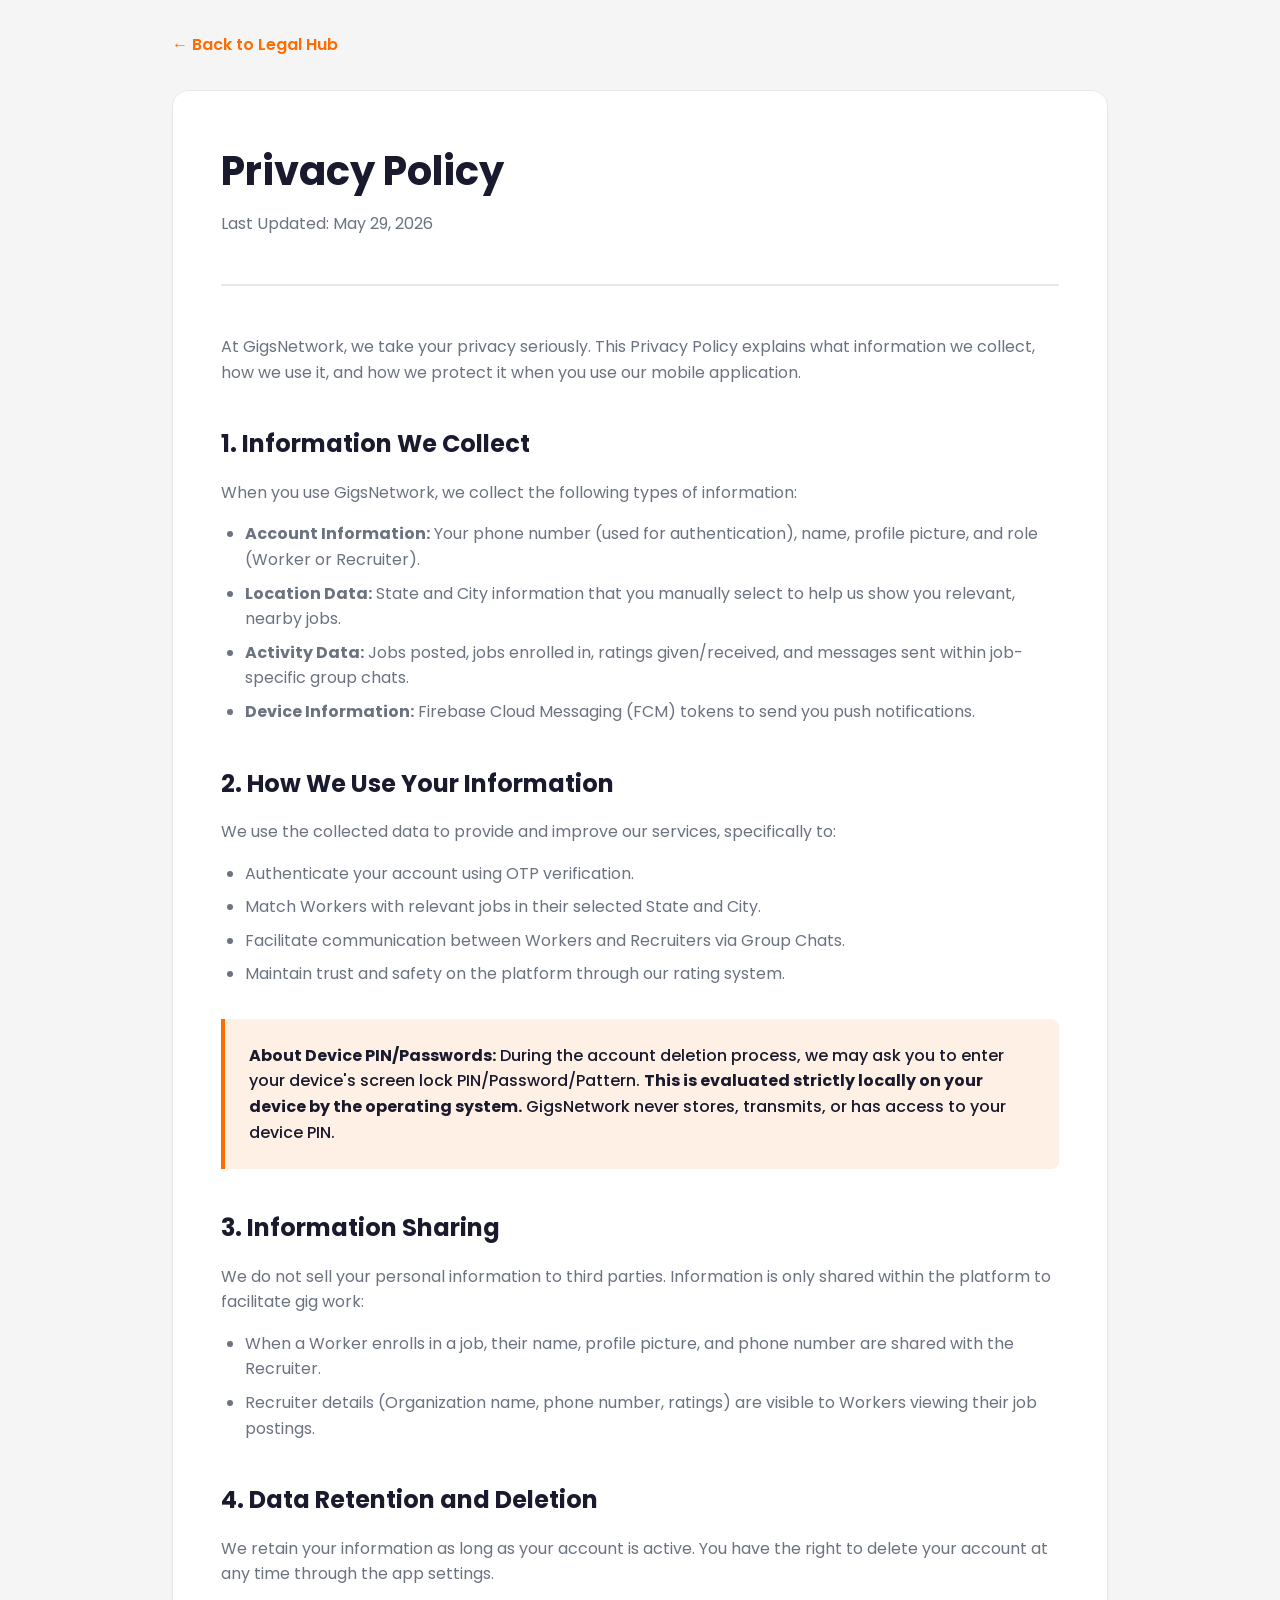
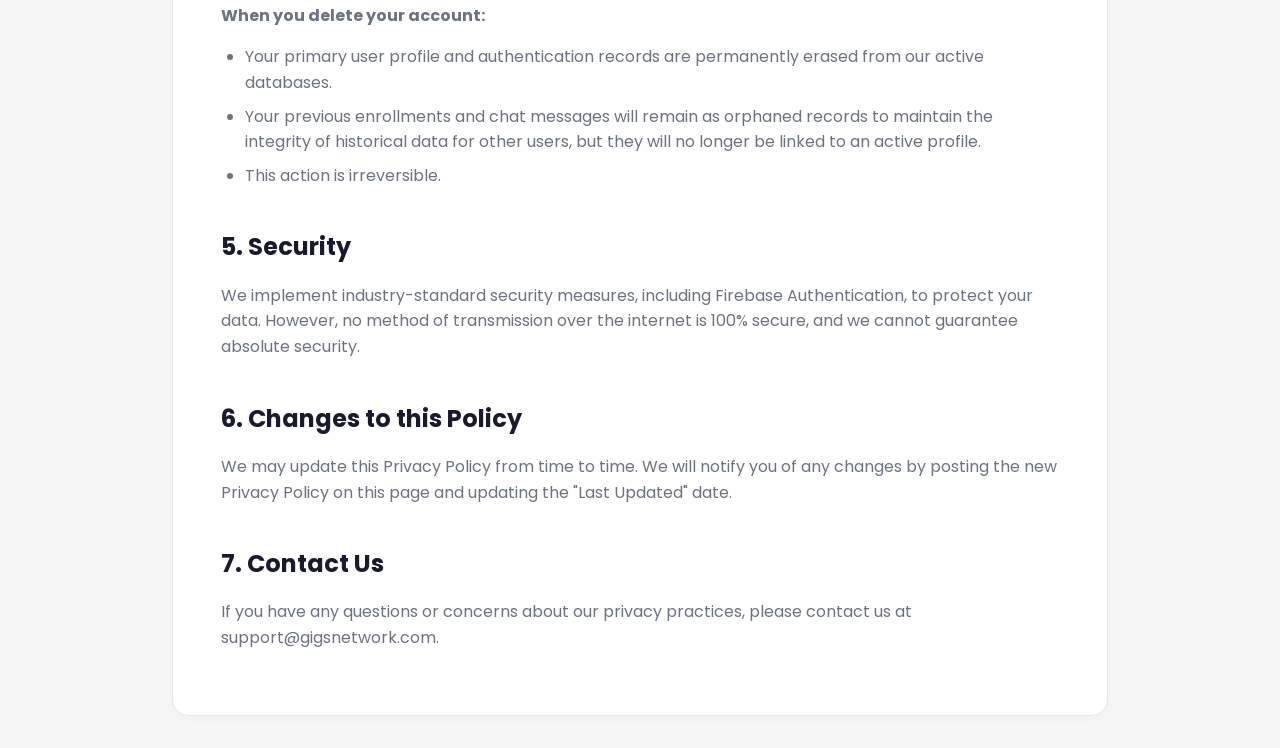
==== privacy.html @ 787104f1 "first commit" ====
<!DOCTYPE html>
<html lang="en">
<head>
    <meta charset="UTF-8">
    <meta name="viewport" content="width=device-width, initial-scale=1.0">
    <title>Privacy Policy - GigsNetwork</title>
    <link rel="stylesheet" href="styles.css">
    <link href="https://fonts.googleapis.com/css2?family=Poppins:wght@400;500;600;700&display=swap" rel="stylesheet">
</head>
<body>
    <div class="container">
        <a href="index.html" class="back-link">← Back to Legal Hub</a>
        
        <div class="doc-content">
            <div class="doc-header">
                <h1>Privacy Policy</h1>
                <p>Last Updated: May 29, 2026</p>
            </div>

            <p>At GigsNetwork, we take your privacy seriously. This Privacy Policy explains what information we collect, how we use it, and how we protect it when you use our mobile application.</p>

            <h2>1. Information We Collect</h2>
            <p>When you use GigsNetwork, we collect the following types of information:</p>
            <ul>
                <li><strong>Account Information:</strong> Your phone number (used for authentication), name, profile picture, and role (Worker or Recruiter).</li>
                <li><strong>Location Data:</strong> State and City information that you manually select to help us show you relevant, nearby jobs.</li>
                <li><strong>Activity Data:</strong> Jobs posted, jobs enrolled in, ratings given/received, and messages sent within job-specific group chats.</li>
                <li><strong>Device Information:</strong> Firebase Cloud Messaging (FCM) tokens to send you push notifications.</li>
            </ul>

            <h2>2. How We Use Your Information</h2>
            <p>We use the collected data to provide and improve our services, specifically to:</p>
            <ul>
                <li>Authenticate your account using OTP verification.</li>
                <li>Match Workers with relevant jobs in their selected State and City.</li>
                <li>Facilitate communication between Workers and Recruiters via Group Chats.</li>
                <li>Maintain trust and safety on the platform through our rating system.</li>
            </ul>

            <div class="highlight-box">
                <p><strong>About Device PIN/Passwords:</strong> During the account deletion process, we may ask you to enter your device's screen lock PIN/Password/Pattern. <strong>This is evaluated strictly locally on your device by the operating system.</strong> GigsNetwork never stores, transmits, or has access to your device PIN.</p>
            </div>

            <h2>3. Information Sharing</h2>
            <p>We do not sell your personal information to third parties. Information is only shared within the platform to facilitate gig work:</p>
            <ul>
                <li>When a Worker enrolls in a job, their name, profile picture, and phone number are shared with the Recruiter.</li>
                <li>Recruiter details (Organization name, phone number, ratings) are visible to Workers viewing their job postings.</li>
            </ul>

            <h2>4. Data Retention and Deletion</h2>
            <p>We retain your information as long as your account is active. You have the right to delete your account at any time through the app settings.</p>
            <p><strong>When you delete your account:</strong></p>
            <ul>
                <li>Your primary user profile and authentication records are permanently erased from our active databases.</li>
                <li>Your previous enrollments and chat messages will remain as orphaned records to maintain the integrity of historical data for other users, but they will no longer be linked to an active profile.</li>
                <li>This action is irreversible.</li>
            </ul>

            <h2>5. Security</h2>
            <p>We implement industry-standard security measures, including Firebase Authentication, to protect your data. However, no method of transmission over the internet is 100% secure, and we cannot guarantee absolute security.</p>

            <h2>6. Changes to this Policy</h2>
            <p>We may update this Privacy Policy from time to time. We will notify you of any changes by posting the new Privacy Policy on this page and updating the "Last Updated" date.</p>

            <h2>7. Contact Us</h2>
            <p>If you have any questions or concerns about our privacy practices, please contact us at support@gigsnetwork.com.</p>
        </div>
    </div>
</body>
</html>
---- styles.css ----
:root {
    --primary: #FF6B00;
    --primary-dark: #CC5500;
    --secondary: #1A1A2E;
    --secondary-light: #2D2D4A;
    --background: #F5F5F5;
    --card: #FFFFFF;
    --text-primary: #1A1A2E;
    --text-secondary: #6B7280;
    --border: #E5E7EB;
}

* {
    margin: 0;
    padding: 0;
    box-sizing: border-box;
}

body {
    font-family: 'Poppins', sans-serif;
    background-color: var(--background);
    color: var(--text-primary);
    line-height: 1.6;
}

.container {
    max-width: 1000px;
    margin: 0 auto;
    padding: 2rem;
}

header {
    text-align: center;
    margin-bottom: 4rem;
    padding-top: 2rem;
}

.logo {
    font-size: 1.5rem;
    font-weight: 700;
    color: var(--primary);
    margin-bottom: 1rem;
    letter-spacing: 1px;
}

h1 {
    font-size: 2.5rem;
    color: var(--secondary);
    margin-bottom: 0.5rem;
}

header p {
    color: var(--text-secondary);
    font-size: 1.1rem;
}

.card-grid {
    display: grid;
    grid-template-columns: repeat(auto-fit, minmax(300px, 1fr));
    gap: 2rem;
    margin-bottom: 4rem;
}

.card {
    background-color: var(--card);
    border-radius: 16px;
    padding: 2.5rem 2rem;
    text-decoration: none;
    color: inherit;
    border: 1px solid var(--border);
    transition: transform 0.3s ease, box-shadow 0.3s ease;
    display: flex;
    flex-direction: column;
    align-items: center;
    text-align: center;
}

.card:hover {
    transform: translateY(-5px);
    box-shadow: 0 10px 25px rgba(0,0,0,0.05);
    border-color: var(--primary);
}

.icon {
    font-size: 3rem;
    margin-bottom: 1.5rem;
}

.card h2 {
    font-size: 1.5rem;
    margin-bottom: 1rem;
    color: var(--secondary);
}

.card p {
    color: var(--text-secondary);
    margin-bottom: 2rem;
    flex-grow: 1;
}

.btn {
    background-color: var(--primary);
    color: white;
    padding: 0.75rem 1.5rem;
    border-radius: 8px;
    font-weight: 600;
    transition: background-color 0.3s ease;
    width: 100%;
}

.card:hover .btn {
    background-color: var(--primary-dark);
}

/* Document Pages (Terms & Privacy) */
.doc-header {
    margin-bottom: 3rem;
    border-bottom: 2px solid var(--border);
    padding-bottom: 2rem;
}

.back-link {
    display: inline-flex;
    align-items: center;
    color: var(--primary);
    text-decoration: none;
    font-weight: 600;
    margin-bottom: 2rem;
    transition: color 0.3s ease;
}

.back-link:hover {
    color: var(--primary-dark);
}

.doc-content {
    background-color: var(--card);
    padding: 3rem;
    border-radius: 16px;
    border: 1px solid var(--border);
    box-shadow: 0 4px 6px rgba(0,0,0,0.02);
}

.doc-content h2 {
    color: var(--secondary);
    margin-top: 2.5rem;
    margin-bottom: 1rem;
    font-size: 1.5rem;
}

.doc-content h3 {
    color: var(--secondary-light);
    margin-top: 1.5rem;
    margin-bottom: 0.75rem;
    font-size: 1.2rem;
}

.doc-content p {
    color: var(--text-secondary);
    margin-bottom: 1rem;
}

.doc-content ul {
    margin-left: 1.5rem;
    margin-bottom: 1.5rem;
    color: var(--text-secondary);
}

.doc-content li {
    margin-bottom: 0.5rem;
}

.highlight-box {
    background-color: rgba(255, 107, 0, 0.1);
    border-left: 4px solid var(--primary);
    padding: 1.5rem;
    margin: 2rem 0;
    border-radius: 0 8px 8px 0;
}

.highlight-box p {
    margin: 0;
    color: var(--secondary);
    font-weight: 500;
}

footer {
    text-align: center;
    color: var(--text-secondary);
    margin-top: 4rem;
    padding-bottom: 2rem;
}

@media (max-width: 768px) {
    .container {
        padding: 1rem;
    }
    
    .doc-content {
        padding: 1.5rem;
    }
}
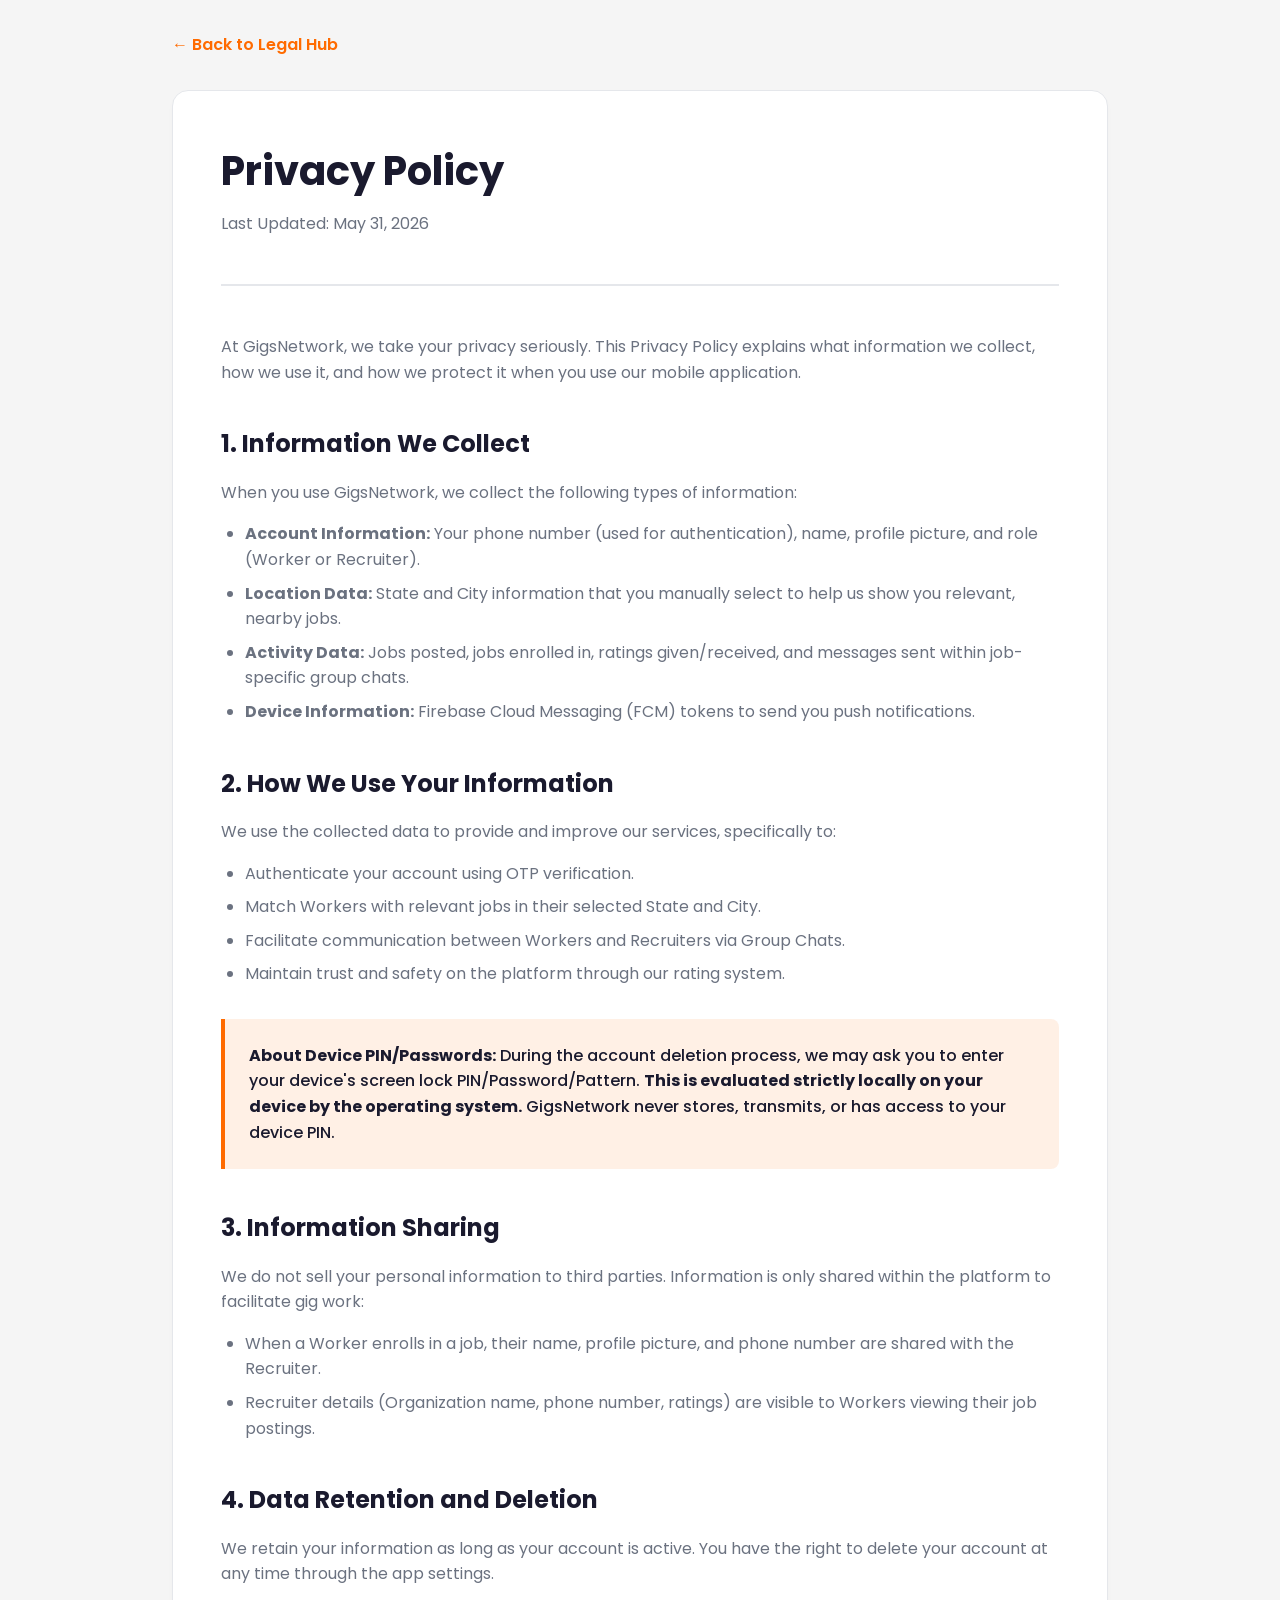
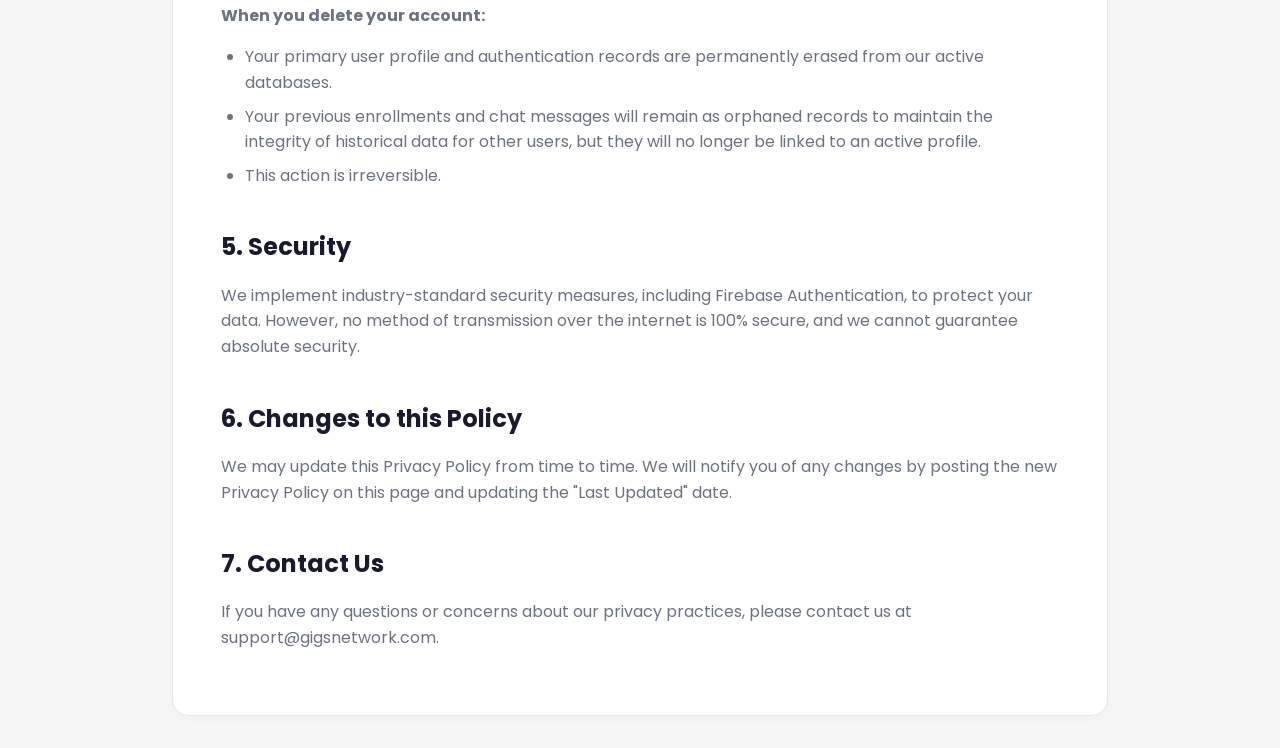
==== commit 9e0d24b9: "date changed to check the working of the app" ====
--- a/privacy.html
+++ b/privacy.html
@@ -14,7 +14,7 @@
         <div class="doc-content">
             <div class="doc-header">
                 <h1>Privacy Policy</h1>
-                <p>Last Updated: May 29, 2026</p>
+                <p>Last Updated: May 31, 2026</p>
             </div>
 
             <p>At GigsNetwork, we take your privacy seriously. This Privacy Policy explains what information we collect, how we use it, and how we protect it when you use our mobile application.</p>
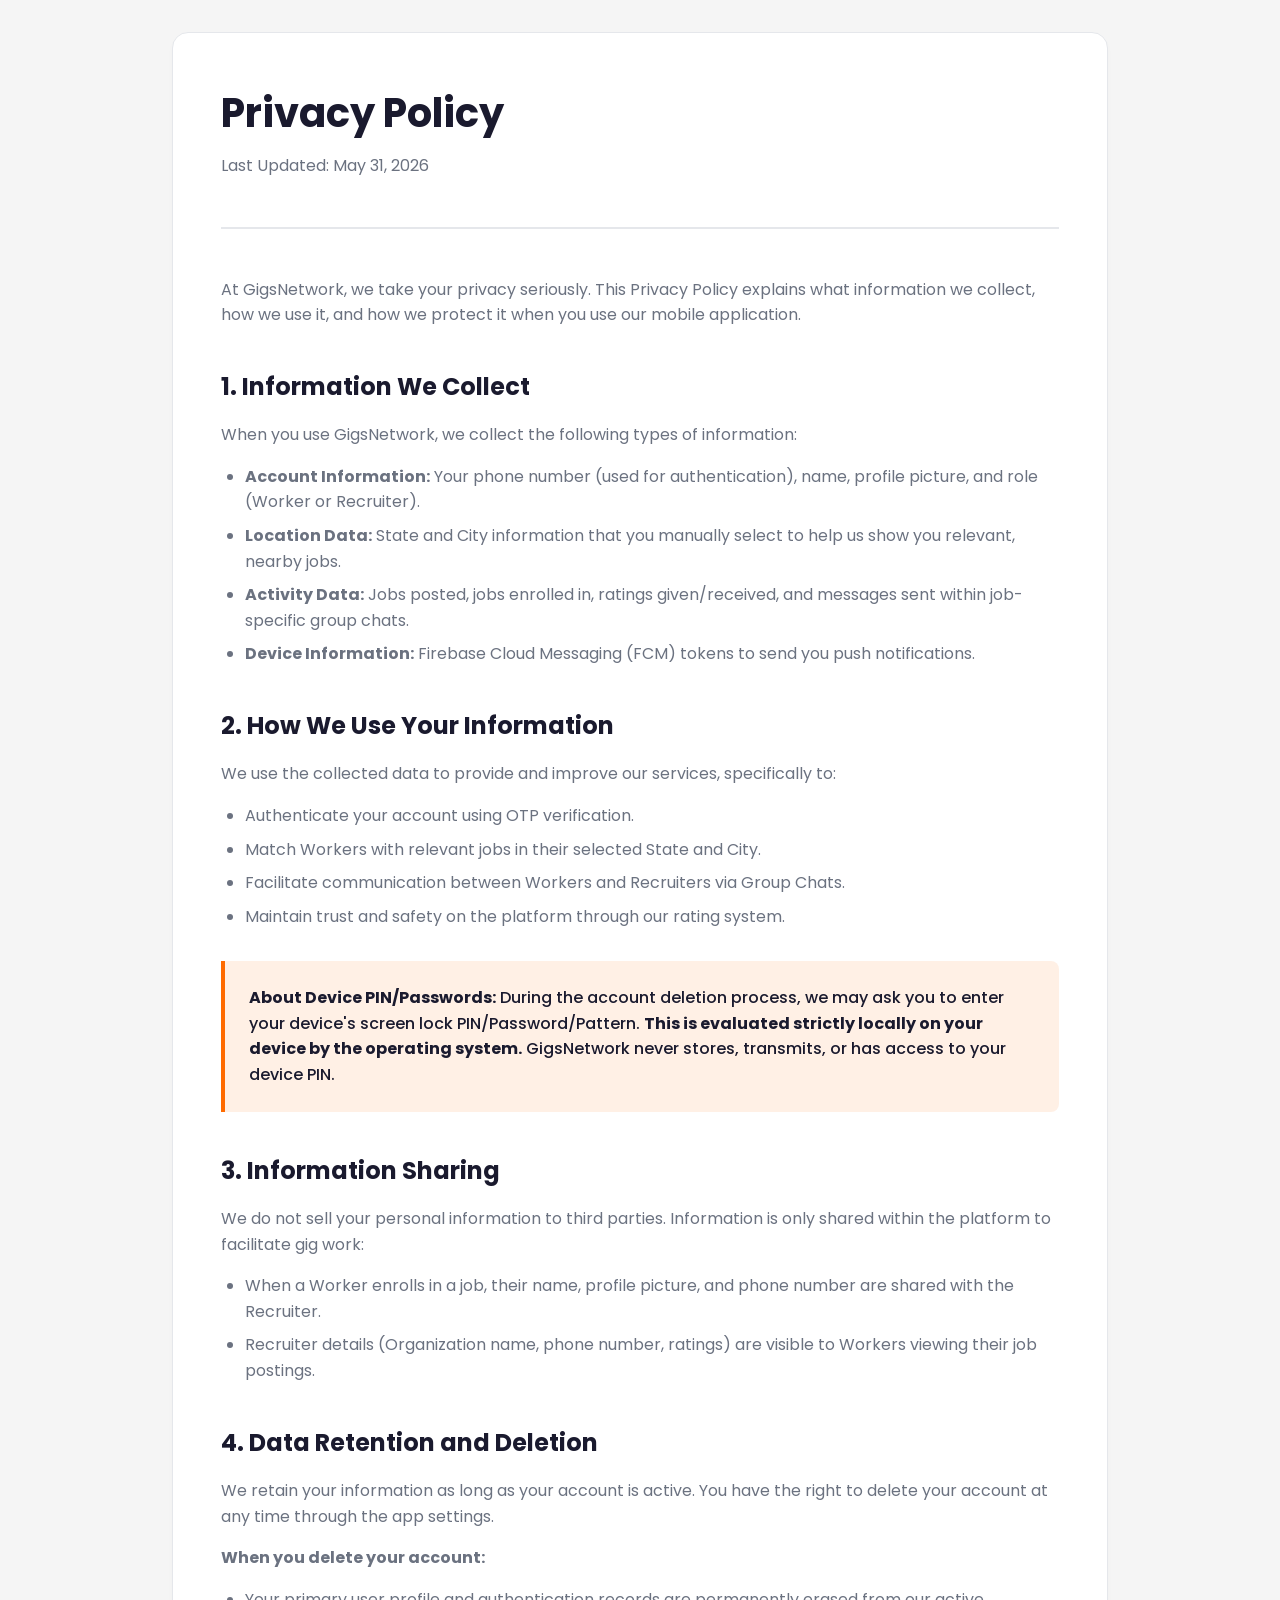
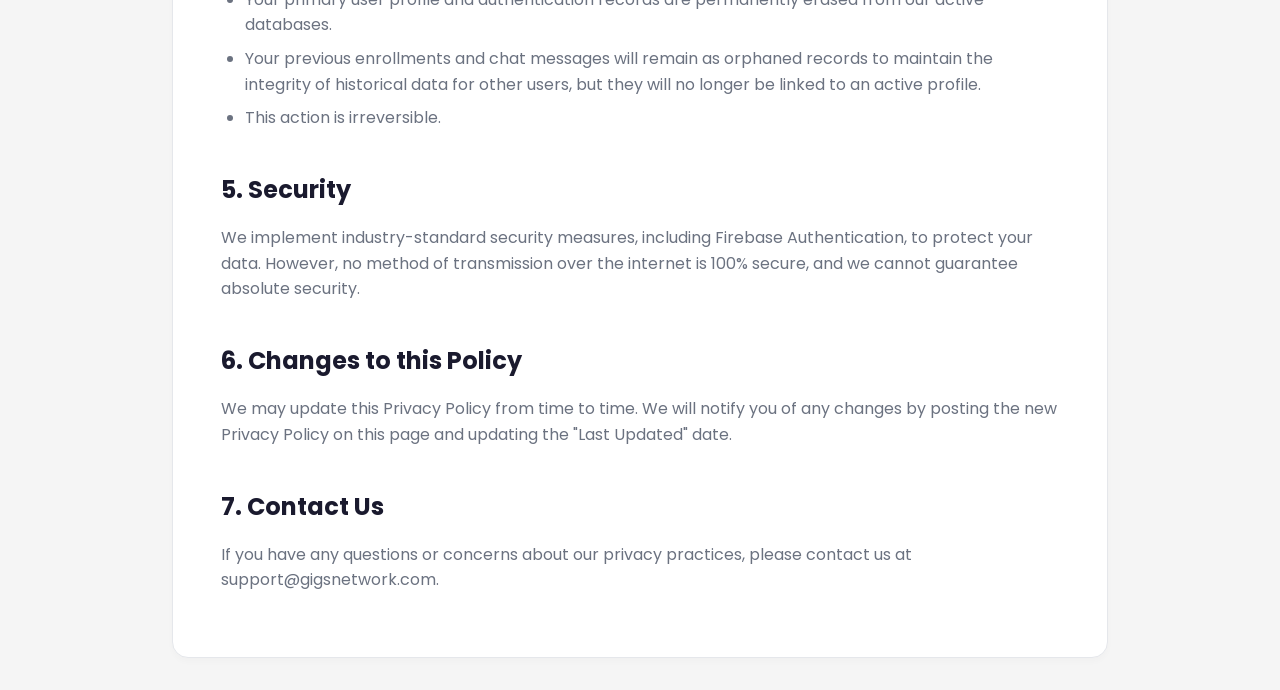
==== commit 906937dc: "remove back link from terms and privacy pages" ====
--- a/privacy.html
+++ b/privacy.html
@@ -9,7 +9,6 @@
 </head>
 <body>
     <div class="container">
-        <a href="index.html" class="back-link">← Back to Legal Hub</a>
         
         <div class="doc-content">
             <div class="doc-header">
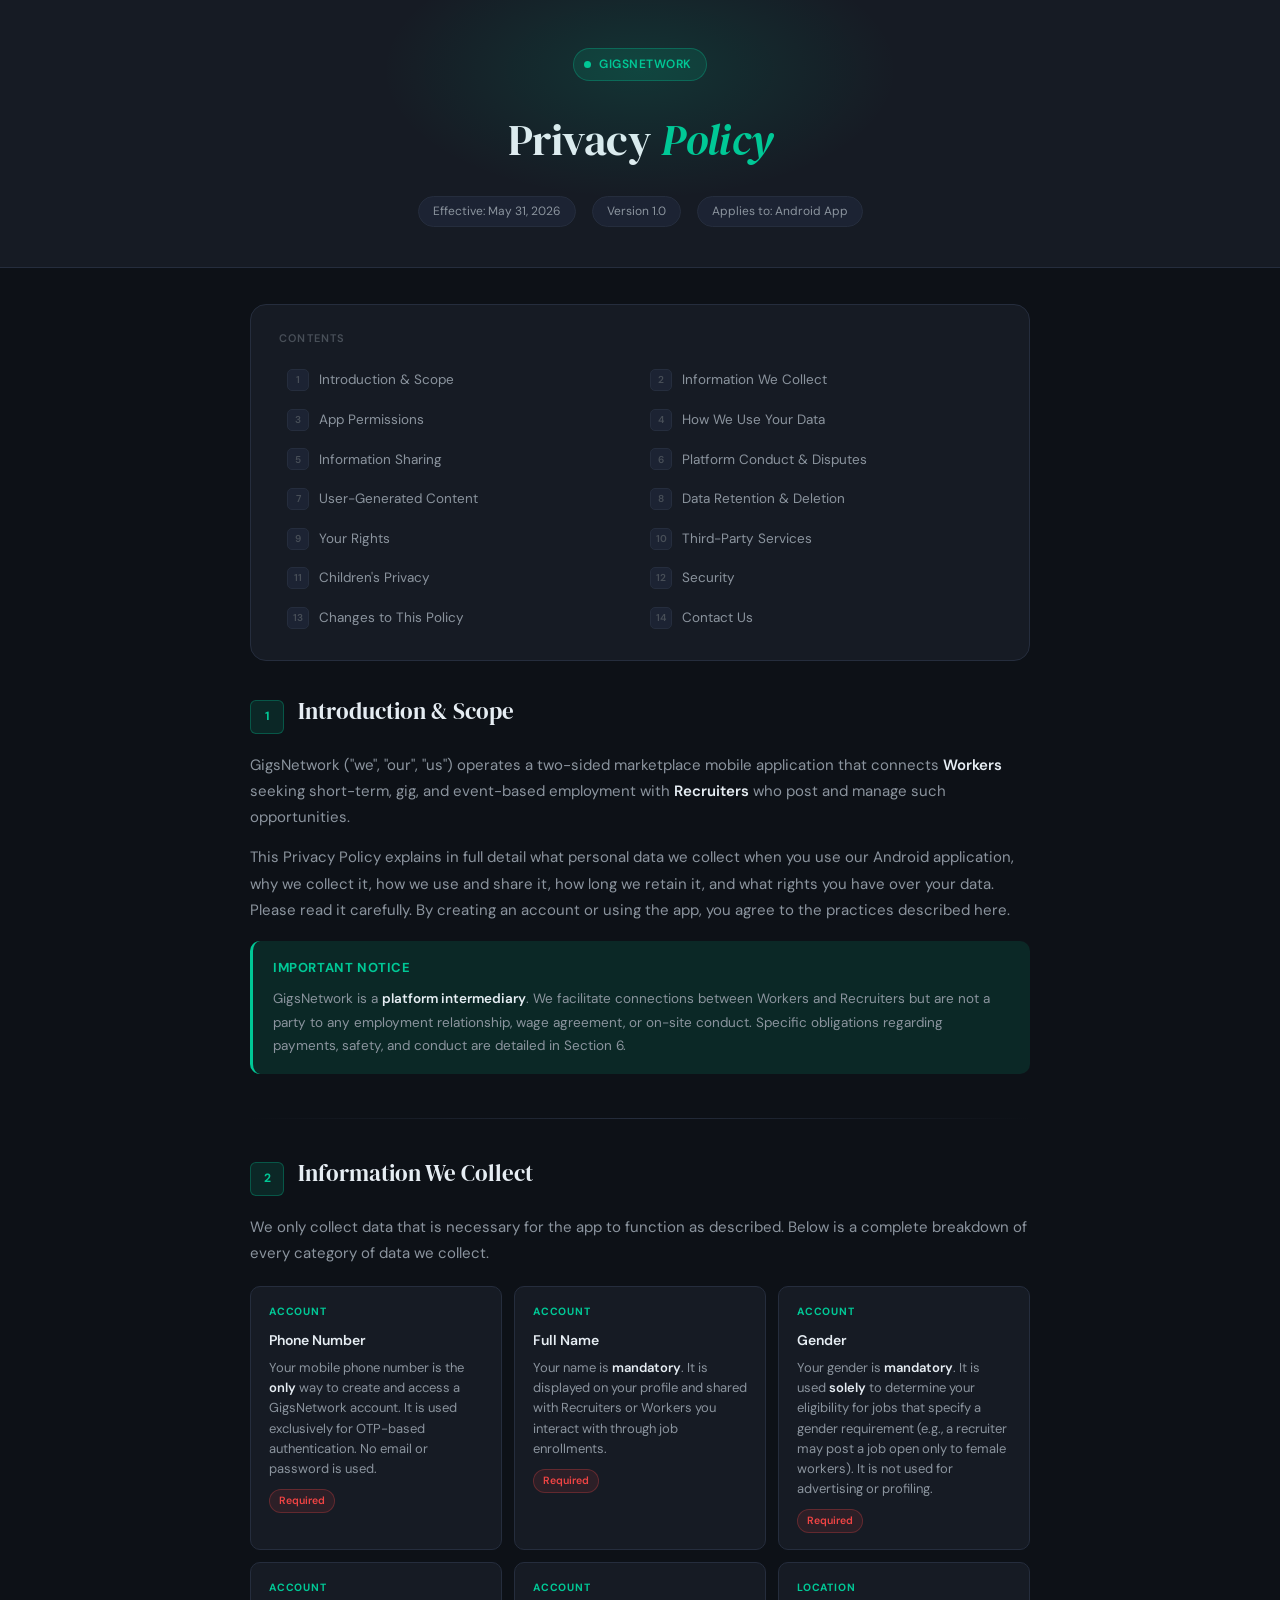
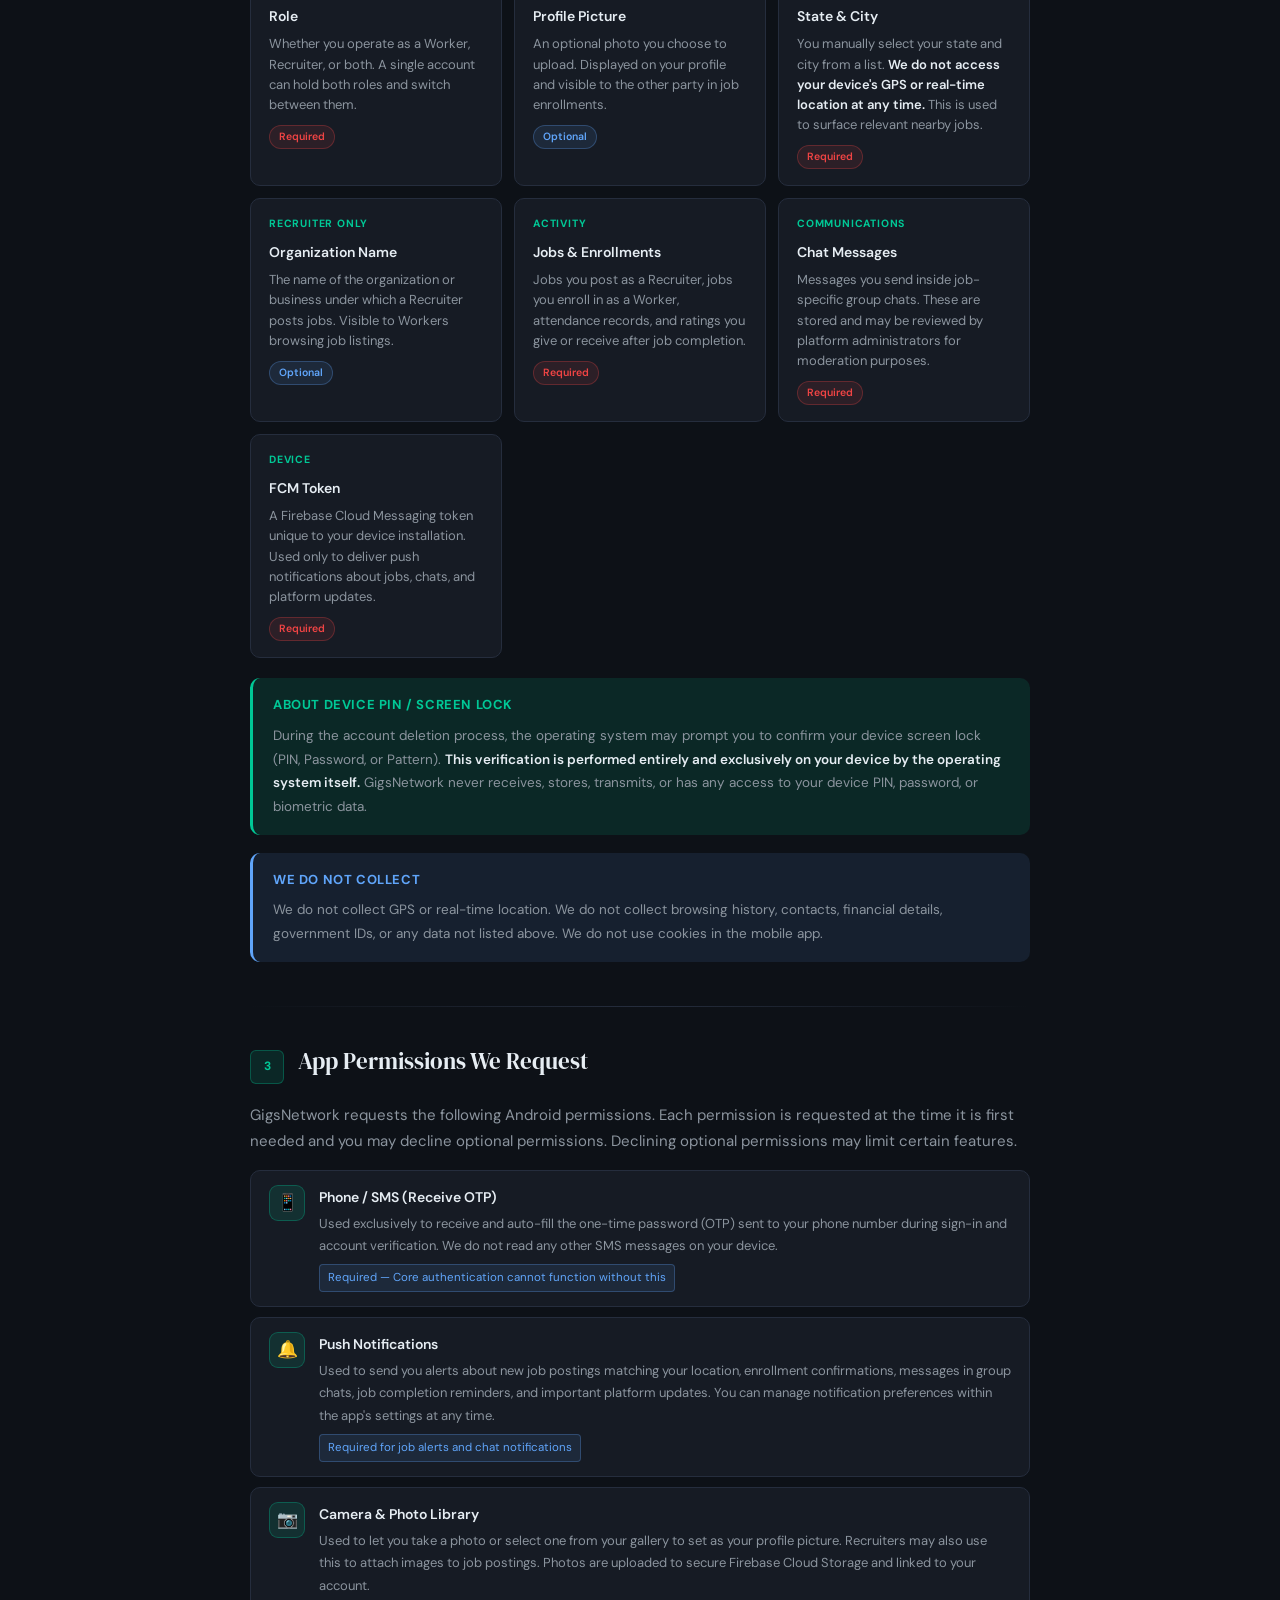
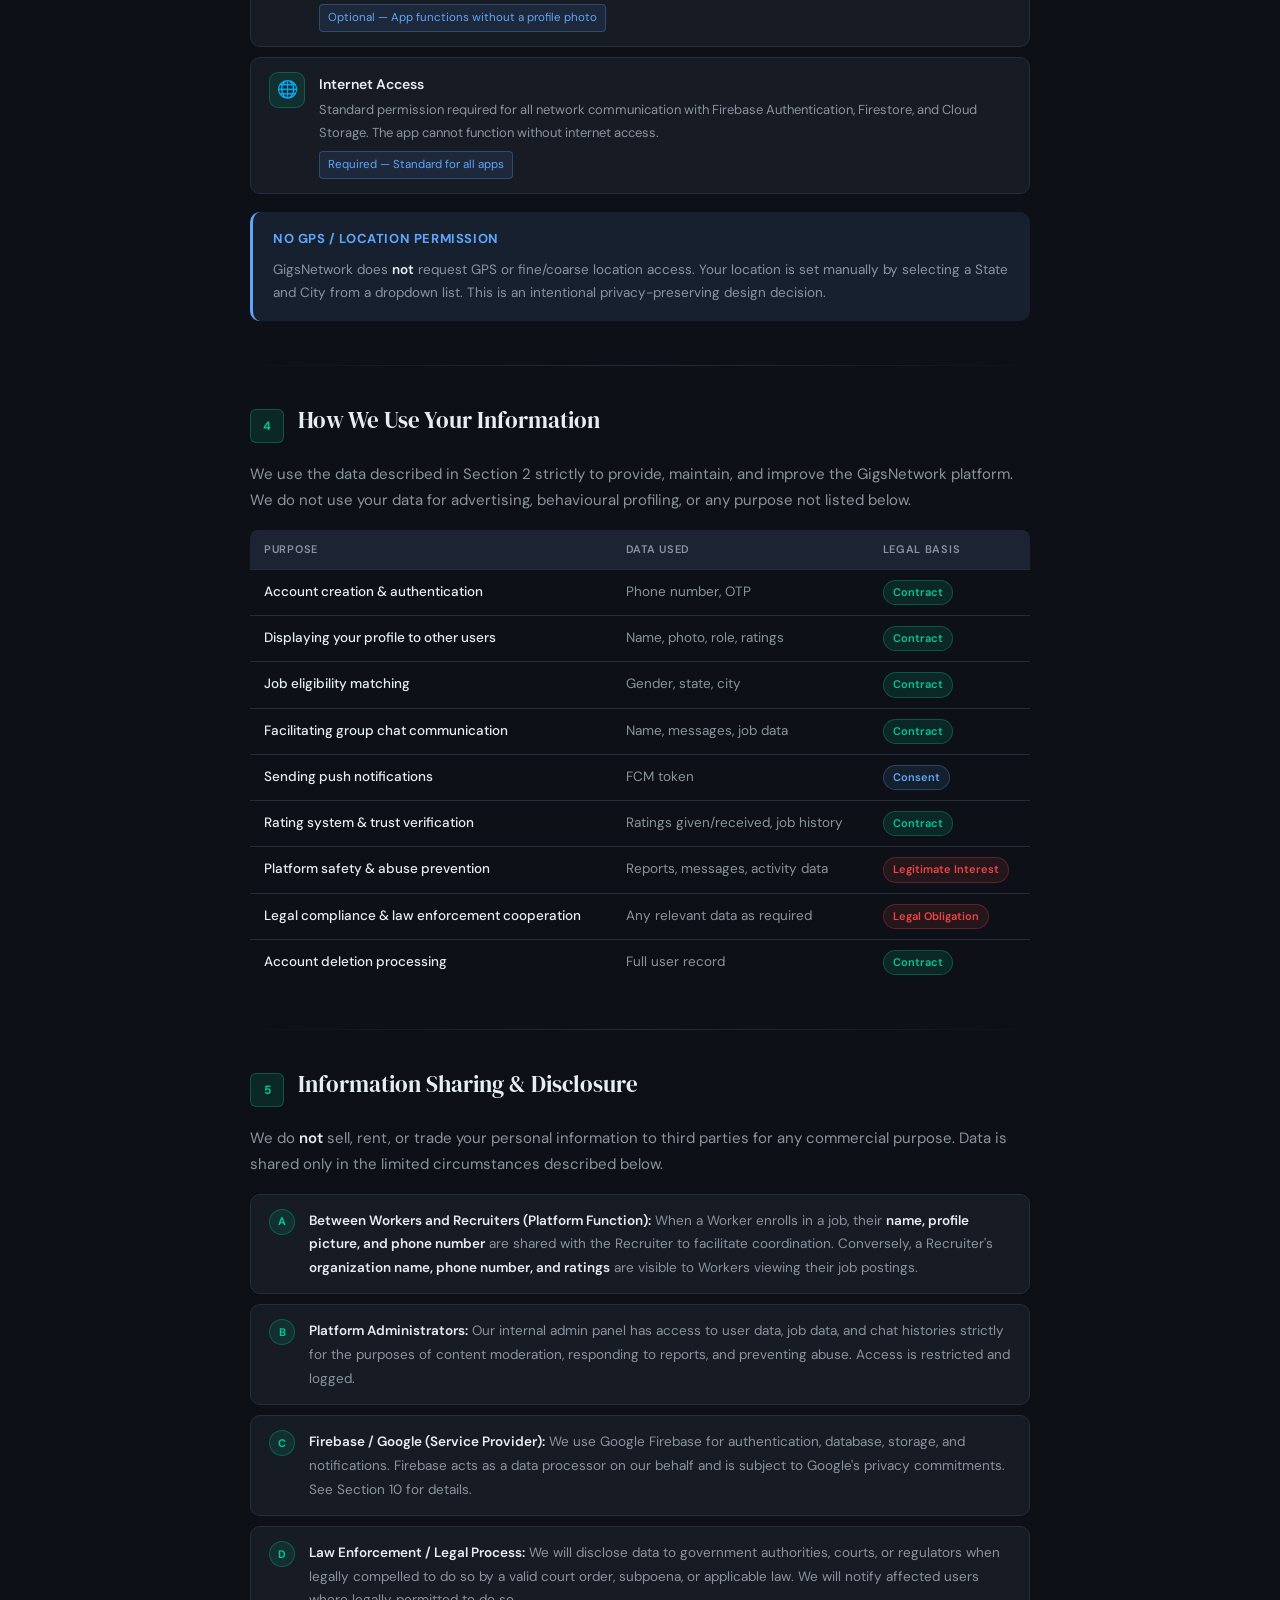
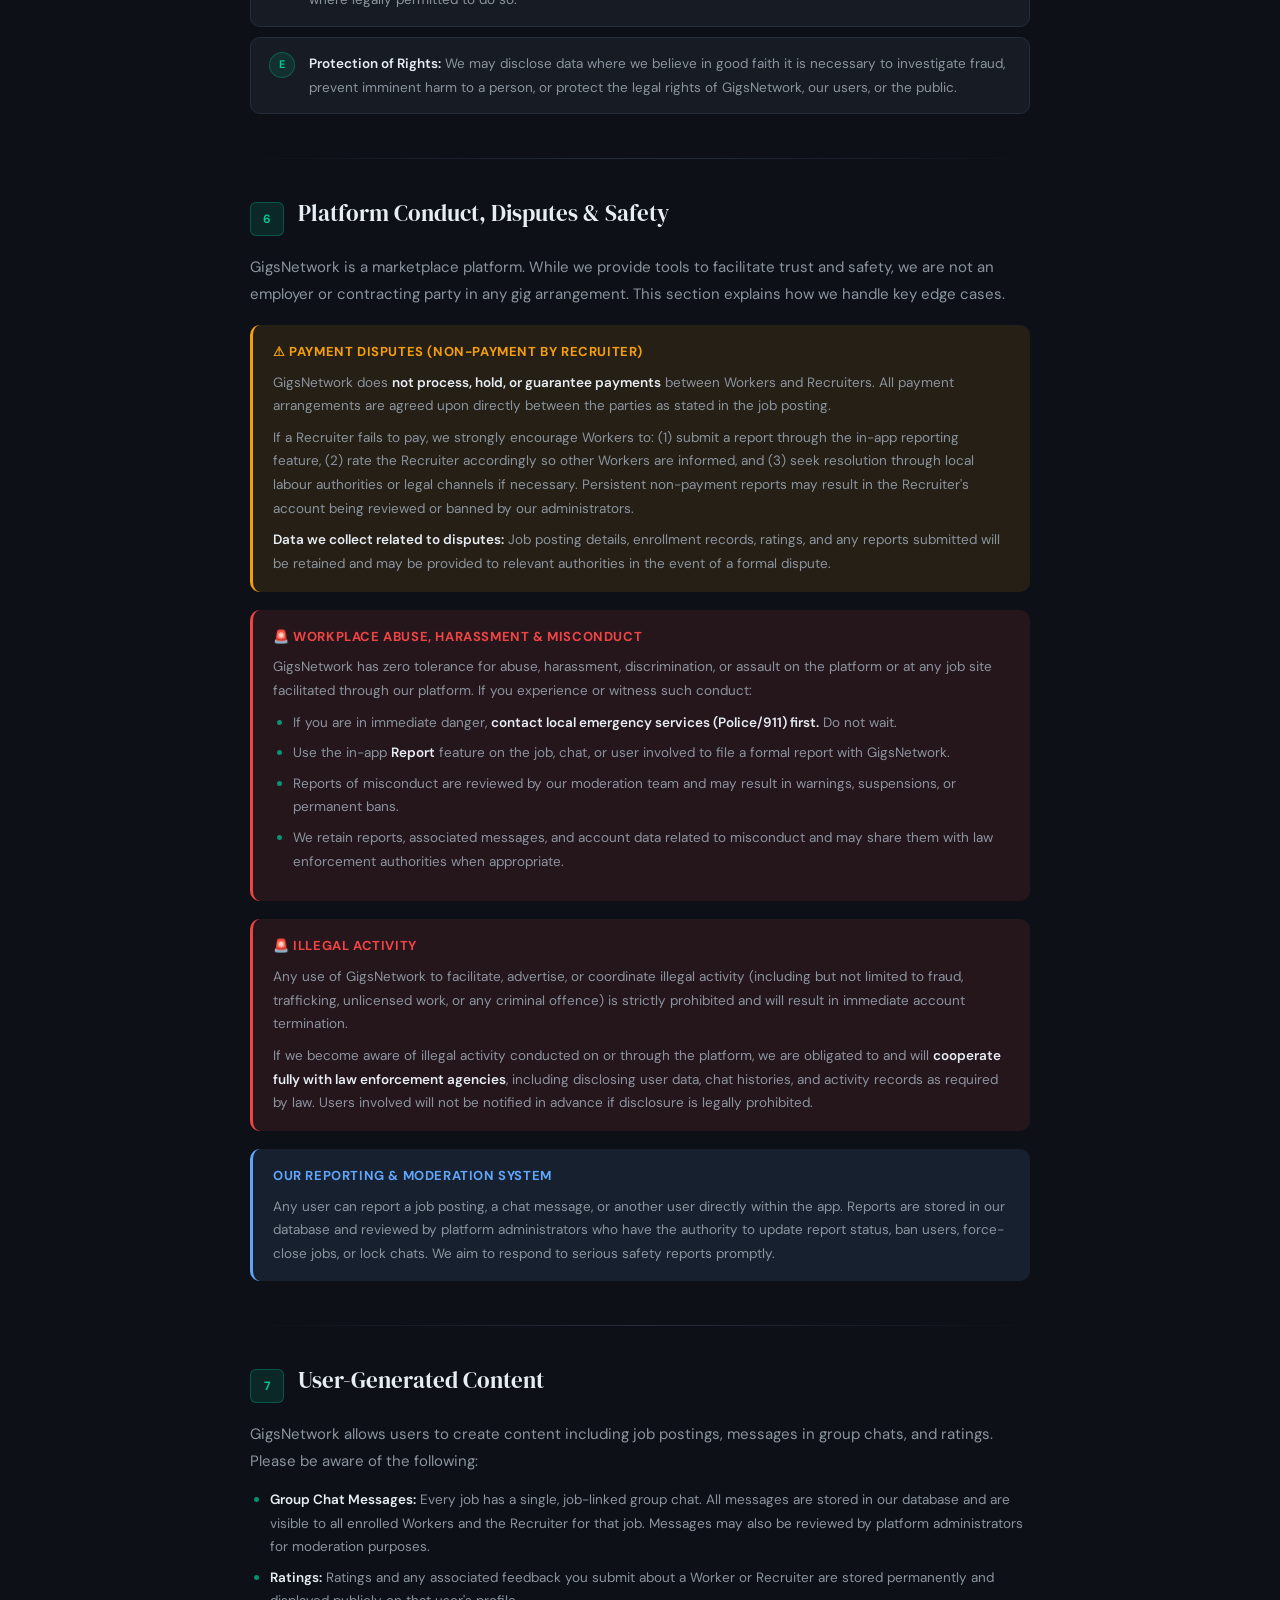
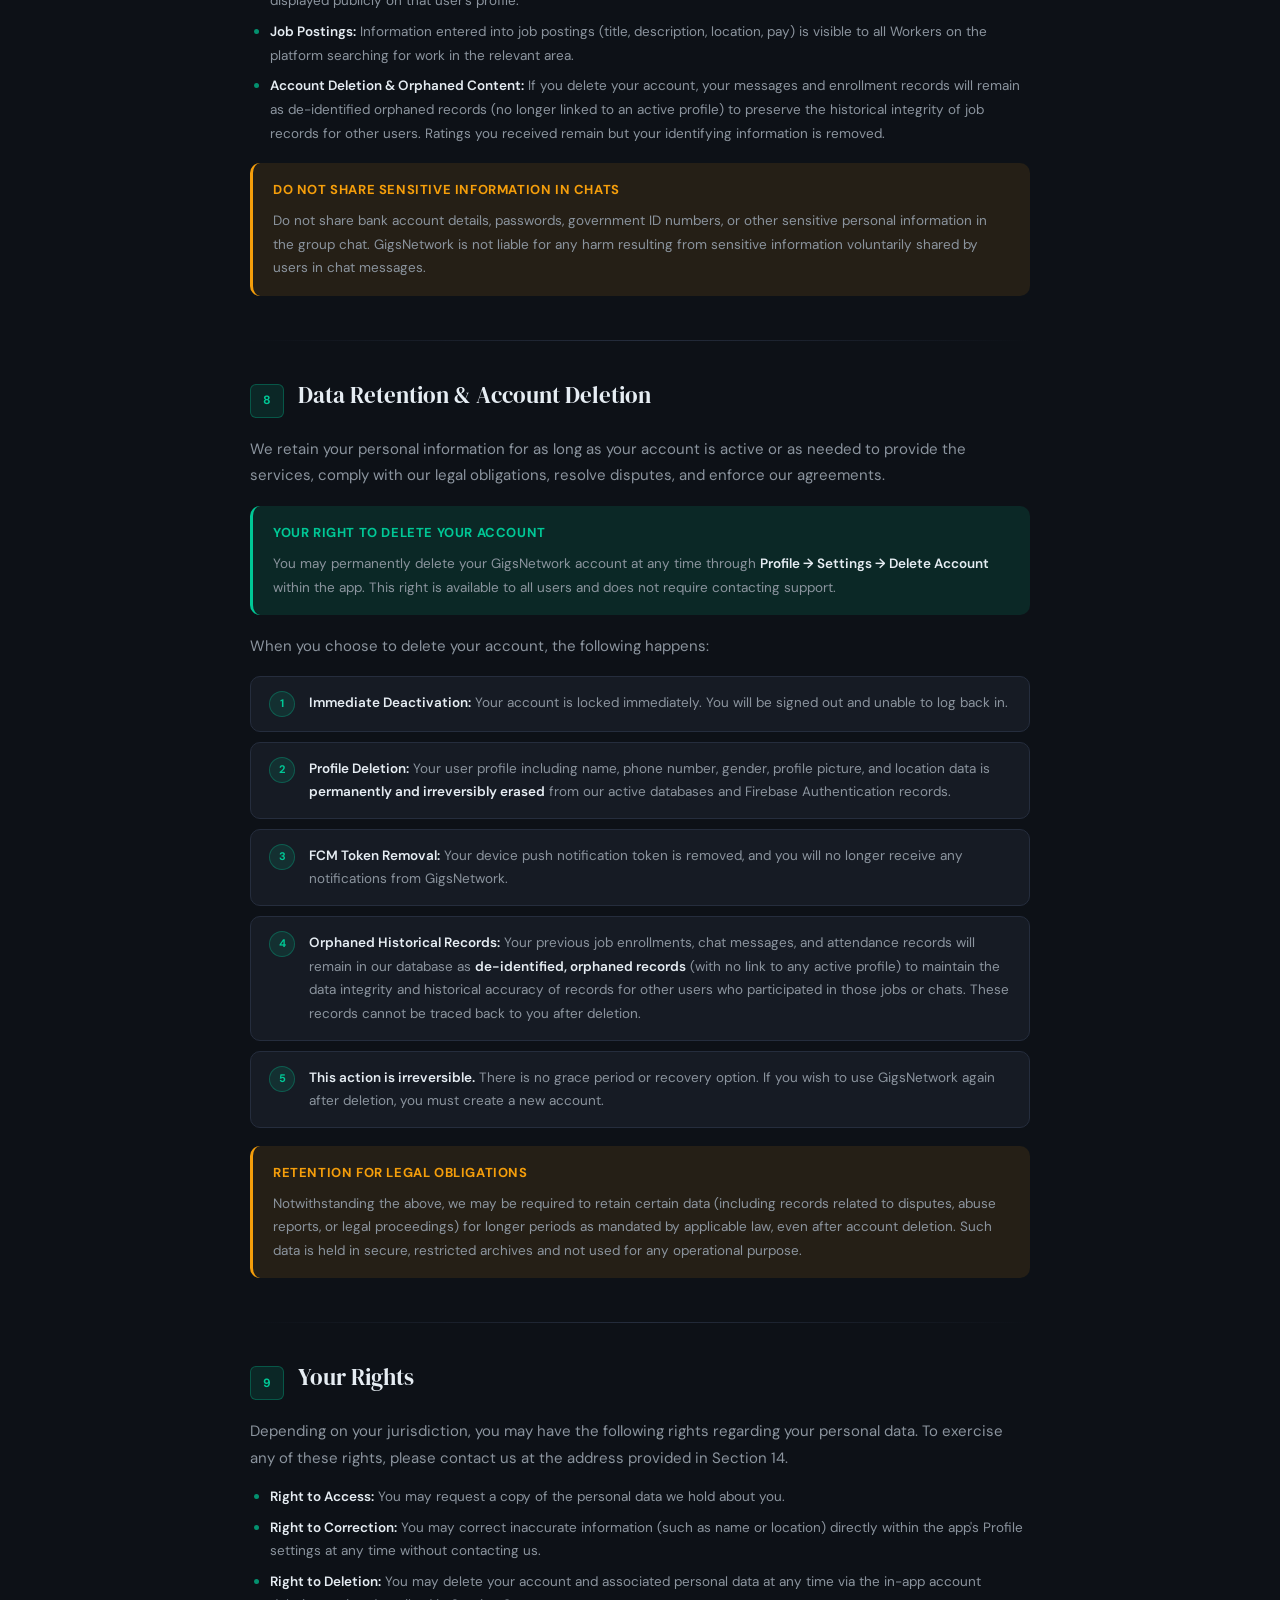
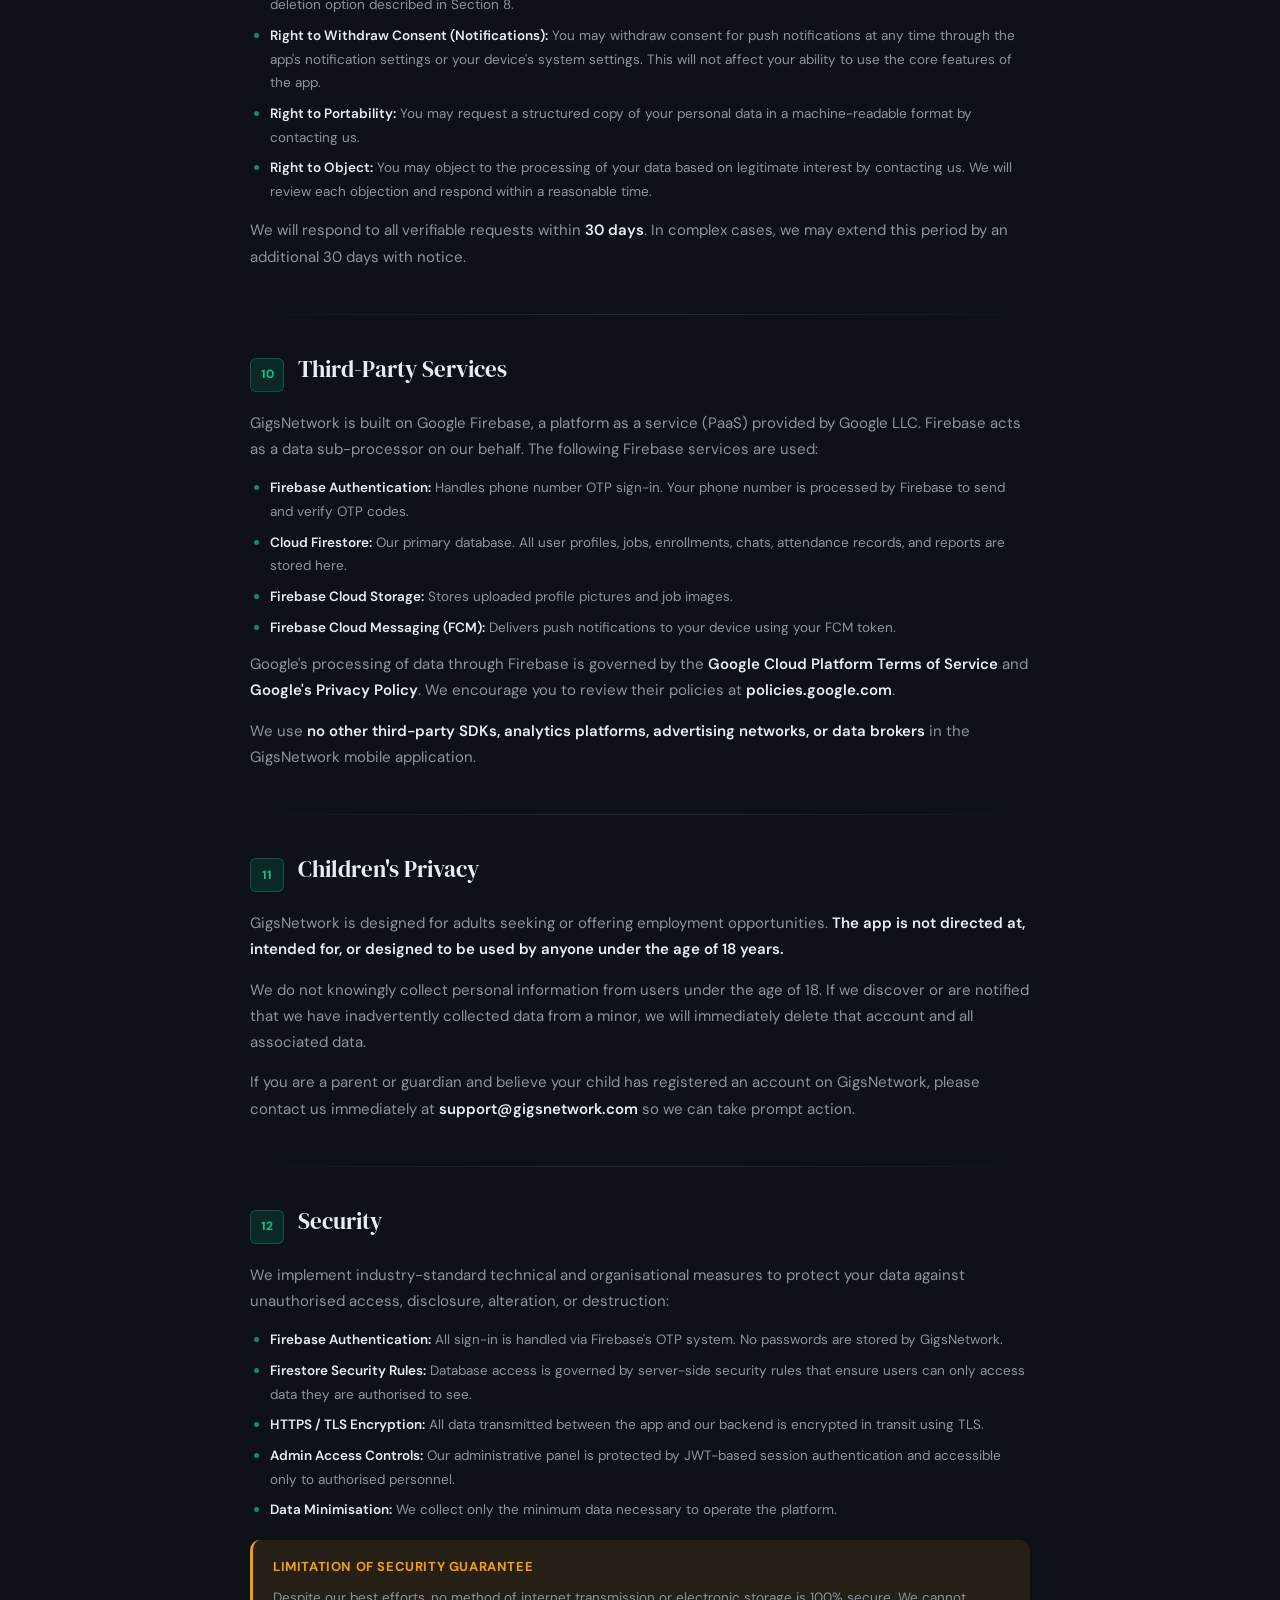
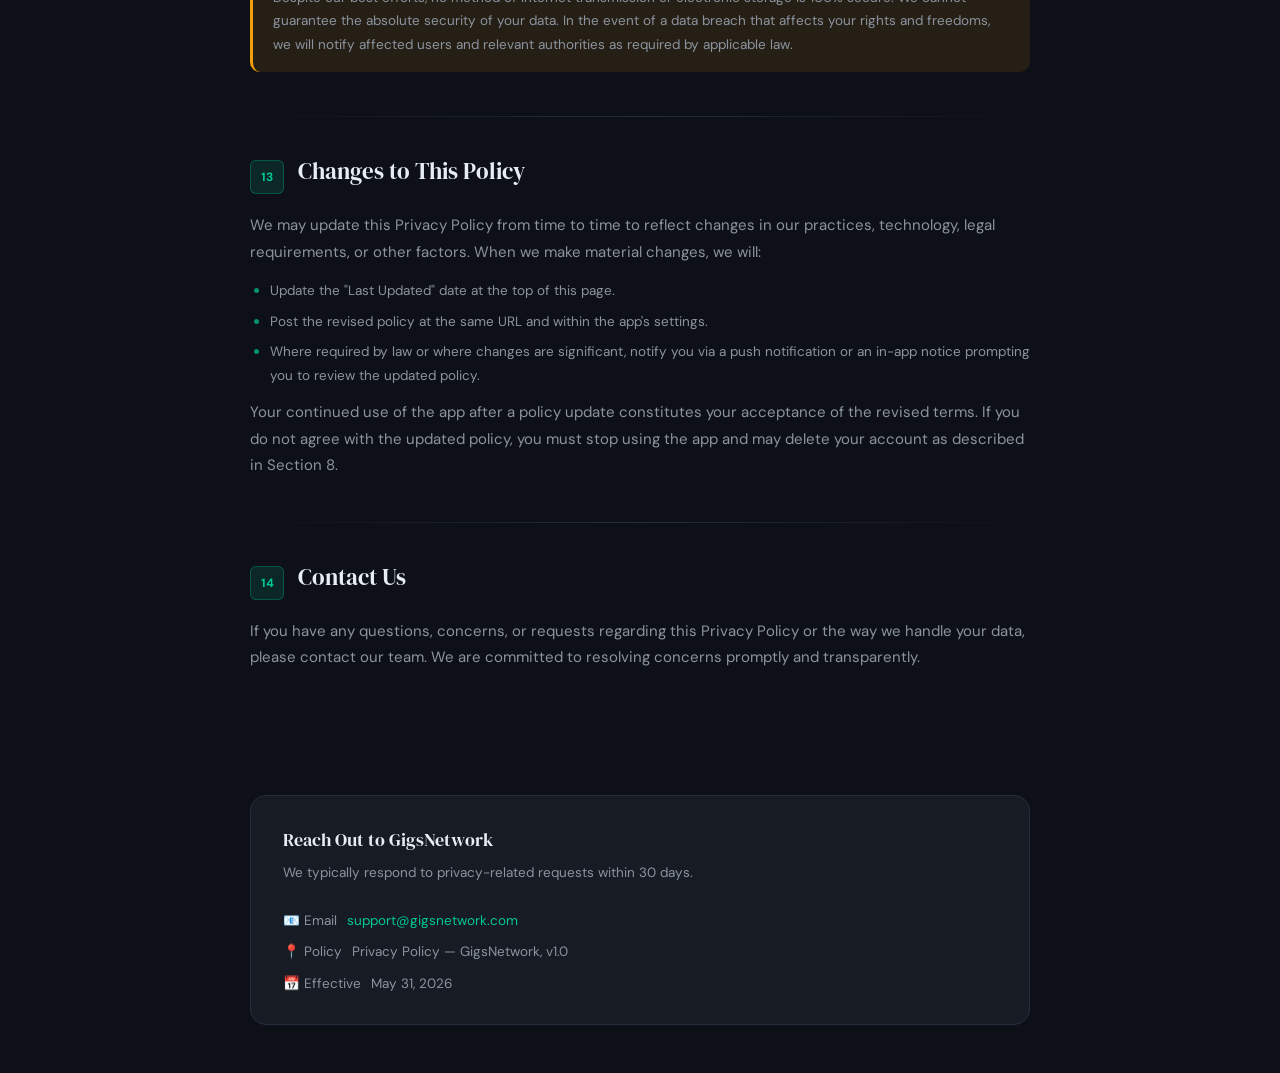
==== commit 67d91701: "privacy policy changed" ====
--- a/privacy.html
+++ b/privacy.html
@@ -3,68 +3,991 @@
 <head>
     <meta charset="UTF-8">
     <meta name="viewport" content="width=device-width, initial-scale=1.0">
-    <title>Privacy Policy - GigsNetwork</title>
-    <link rel="stylesheet" href="styles.css">
-    <link href="https://fonts.googleapis.com/css2?family=Poppins:wght@400;500;600;700&display=swap" rel="stylesheet">
+    <title>Privacy Policy — GigsNetwork</title>
+    <link rel="preconnect" href="https://fonts.googleapis.com">
+    <link href="https://fonts.googleapis.com/css2?family=DM+Serif+Display:ital@0;1&family=DM+Sans:ital,opsz,wght@0,9..40,300;0,9..40,400;0,9..40,500;0,9..40,600;1,9..40,300&display=swap" rel="stylesheet">
+    <style>
+        :root {
+            --bg:            #0d1117;
+            --surface:       #161b24;
+            --surface-alt:   #1c2333;
+            --border:        #252d3d;
+            --accent:        #00c896;
+            --accent-soft:   rgba(0,200,150,.12);
+            --accent-border: rgba(0,200,150,.30);
+            --warn:          #f59e0b;
+            --warn-soft:     rgba(245,158,11,.10);
+            --warn-border:   rgba(245,158,11,.30);
+            --danger:        #ef4444;
+            --danger-soft:   rgba(239,68,68,.10);
+            --danger-border: rgba(239,68,68,.28);
+            --info:          #60a5fa;
+            --info-soft:     rgba(96,165,250,.10);
+            --info-border:   rgba(96,165,250,.28);
+            --text-primary:  #e6edf3;
+            --text-secondary:#8b949e;
+            --text-muted:    #484f58;
+            --radius-sm:     6px;
+            --radius-md:     10px;
+            --radius-lg:     16px;
+        }
+
+        *, *::before, *::after { box-sizing: border-box; margin: 0; padding: 0; }
+
+        html { scroll-behavior: smooth; }
+
+        body {
+            background: var(--bg);
+            color: var(--text-primary);
+            font-family: 'DM Sans', sans-serif;
+            font-size: 15px;
+            line-height: 1.75;
+            -webkit-font-smoothing: antialiased;
+        }
+
+        /* ── HEADER ── */
+        .page-header {
+            background: var(--surface);
+            border-bottom: 1px solid var(--border);
+            padding: 48px 24px 40px;
+            text-align: center;
+            position: relative;
+            overflow: hidden;
+        }
+        .page-header::before {
+            content: '';
+            position: absolute;
+            top: -60px; left: 50%;
+            transform: translateX(-50%);
+            width: 520px; height: 260px;
+            background: radial-gradient(ellipse at center, rgba(0,200,150,.14) 0%, transparent 70%);
+            pointer-events: none;
+        }
+        .brand-badge {
+            display: inline-flex;
+            align-items: center;
+            gap: 8px;
+            background: var(--accent-soft);
+            border: 1px solid var(--accent-border);
+            border-radius: 40px;
+            padding: 5px 14px 5px 10px;
+            font-size: 12px;
+            font-weight: 600;
+            color: var(--accent);
+            letter-spacing: .5px;
+            text-transform: uppercase;
+            margin-bottom: 20px;
+        }
+        .brand-badge .dot {
+            width: 7px; height: 7px;
+            border-radius: 50%;
+            background: var(--accent);
+            animation: pulse 2s ease-in-out infinite;
+        }
+        @keyframes pulse {
+            0%,100% { opacity: 1; transform: scale(1); }
+            50%      { opacity: .5; transform: scale(.8); }
+        }
+        .page-header h1 {
+            font-family: 'DM Serif Display', serif;
+            font-size: clamp(28px, 5vw, 44px);
+            font-weight: 400;
+            color: var(--text-primary);
+            letter-spacing: -.5px;
+            margin-bottom: 10px;
+        }
+        .page-header h1 em {
+            font-style: italic;
+            color: var(--accent);
+        }
+        .meta-row {
+            display: flex;
+            justify-content: center;
+            flex-wrap: wrap;
+            gap: 16px;
+            margin-top: 18px;
+        }
+        .meta-chip {
+            background: var(--surface-alt);
+            border: 1px solid var(--border);
+            border-radius: 40px;
+            padding: 4px 14px;
+            font-size: 12px;
+            color: var(--text-secondary);
+        }
+
+        /* ── TOC ── */
+        .toc-wrapper {
+            max-width: 820px;
+            margin: 36px auto;
+            padding: 0 20px;
+        }
+        .toc-box {
+            background: var(--surface);
+            border: 1px solid var(--border);
+            border-radius: var(--radius-lg);
+            padding: 24px 28px;
+        }
+        .toc-box h2 {
+            font-family: 'DM Sans', sans-serif;
+            font-size: 11px;
+            font-weight: 600;
+            text-transform: uppercase;
+            letter-spacing: 1.2px;
+            color: var(--text-muted);
+            margin-bottom: 14px;
+        }
+        .toc-grid {
+            display: grid;
+            grid-template-columns: repeat(auto-fill, minmax(240px, 1fr));
+            gap: 4px;
+        }
+        .toc-grid a {
+            display: flex;
+            align-items: center;
+            gap: 10px;
+            color: var(--text-secondary);
+            text-decoration: none;
+            font-size: 13.5px;
+            padding: 6px 8px;
+            border-radius: var(--radius-sm);
+            transition: color .15s, background .15s;
+        }
+        .toc-grid a:hover { color: var(--accent); background: var(--accent-soft); }
+        .toc-num {
+            min-width: 22px; height: 22px;
+            border-radius: 5px;
+            background: var(--surface-alt);
+            border: 1px solid var(--border);
+            display: flex; align-items: center; justify-content: center;
+            font-size: 10px;
+            font-weight: 600;
+            color: var(--text-muted);
+        }
+
+        /* ── MAIN ── */
+        .main {
+            max-width: 820px;
+            margin: 0 auto;
+            padding: 0 20px 80px;
+        }
+
+        /* ── SECTIONS ── */
+        .section {
+            margin-bottom: 44px;
+            scroll-margin-top: 24px;
+        }
+        .section-header {
+            display: flex;
+            align-items: flex-start;
+            gap: 14px;
+            margin-bottom: 18px;
+        }
+        .section-num {
+            min-width: 34px; height: 34px;
+            border-radius: var(--radius-sm);
+            background: var(--accent-soft);
+            border: 1px solid var(--accent-border);
+            display: flex; align-items: center; justify-content: center;
+            font-size: 12px;
+            font-weight: 700;
+            color: var(--accent);
+            margin-top: 3px;
+        }
+        .section-header h2 {
+            font-family: 'DM Serif Display', serif;
+            font-size: clamp(18px, 3vw, 23px);
+            font-weight: 400;
+            color: var(--text-primary);
+            line-height: 1.25;
+        }
+
+        p {
+            color: var(--text-secondary);
+            margin-bottom: 14px;
+        }
+        p:last-child { margin-bottom: 0; }
+
+        strong { color: var(--text-primary); font-weight: 600; }
+
+        /* ── DATA CARD GRID ── */
+        .data-grid {
+            display: grid;
+            grid-template-columns: repeat(auto-fill, minmax(220px, 1fr));
+            gap: 12px;
+            margin: 20px 0;
+        }
+        .data-card {
+            background: var(--surface);
+            border: 1px solid var(--border);
+            border-radius: var(--radius-md);
+            padding: 16px 18px;
+            transition: border-color .2s;
+        }
+        .data-card:hover { border-color: var(--accent-border); }
+        .data-card-label {
+            font-size: 10.5px;
+            font-weight: 700;
+            text-transform: uppercase;
+            letter-spacing: .8px;
+            color: var(--accent);
+            margin-bottom: 6px;
+        }
+        .data-card-title {
+            font-size: 14px;
+            font-weight: 600;
+            color: var(--text-primary);
+            margin-bottom: 6px;
+        }
+        .data-card p {
+            font-size: 13px;
+            line-height: 1.55;
+            margin-bottom: 0;
+        }
+        .data-card.required::after {
+            content: 'Required';
+            display: inline-block;
+            margin-top: 10px;
+            background: var(--danger-soft);
+            border: 1px solid var(--danger-border);
+            border-radius: 40px;
+            padding: 2px 9px;
+            font-size: 10.5px;
+            font-weight: 600;
+            color: var(--danger);
+        }
+        .data-card.optional::after {
+            content: 'Optional';
+            display: inline-block;
+            margin-top: 10px;
+            background: var(--info-soft);
+            border: 1px solid var(--info-border);
+            border-radius: 40px;
+            padding: 2px 9px;
+            font-size: 10.5px;
+            font-weight: 600;
+            color: var(--info);
+        }
+
+        /* ── PERMISSION ROW ── */
+        .perm-list { margin: 16px 0; display: flex; flex-direction: column; gap: 10px; }
+        .perm-row {
+            background: var(--surface);
+            border: 1px solid var(--border);
+            border-radius: var(--radius-md);
+            padding: 14px 18px;
+            display: flex;
+            gap: 14px;
+            align-items: flex-start;
+        }
+        .perm-icon {
+            width: 36px; height: 36px; min-width: 36px;
+            border-radius: 9px;
+            background: var(--accent-soft);
+            border: 1px solid var(--accent-border);
+            display: flex; align-items: center; justify-content: center;
+            font-size: 17px;
+        }
+        .perm-body {}
+        .perm-name {
+            font-size: 14px;
+            font-weight: 600;
+            color: var(--text-primary);
+        }
+        .perm-purpose {
+            font-size: 13px;
+            color: var(--text-secondary);
+            margin-top: 3px;
+        }
+        .perm-note {
+            display: inline-block;
+            margin-top: 6px;
+            background: var(--info-soft);
+            border: 1px solid var(--info-border);
+            border-radius: 4px;
+            padding: 3px 8px;
+            font-size: 11.5px;
+            color: var(--info);
+        }
+
+        /* ── CALLOUT BOXES ── */
+        .callout {
+            border-radius: var(--radius-md);
+            padding: 16px 20px;
+            margin: 18px 0;
+            border-left: 3px solid;
+        }
+        .callout-title {
+            font-size: 13px;
+            font-weight: 700;
+            text-transform: uppercase;
+            letter-spacing: .6px;
+            margin-bottom: 7px;
+        }
+        .callout p { font-size: 13.5px; margin-bottom: 8px; }
+        .callout p:last-child { margin-bottom: 0; }
+        .callout.info  { background: var(--info-soft);   border-color: var(--info);   }
+        .callout.info  .callout-title { color: var(--info);   }
+        .callout.warn  { background: var(--warn-soft);   border-color: var(--warn);   }
+        .callout.warn  .callout-title { color: var(--warn);   }
+        .callout.danger{ background: var(--danger-soft); border-color: var(--danger); }
+        .callout.danger .callout-title { color: var(--danger); }
+        .callout.accent{ background: var(--accent-soft); border-color: var(--accent); }
+        .callout.accent .callout-title { color: var(--accent); }
+
+        /* ── USAGE TABLE ── */
+        .use-table { width: 100%; border-collapse: collapse; margin: 16px 0; font-size: 13.5px; }
+        .use-table th {
+            background: var(--surface-alt);
+            color: var(--text-secondary);
+            font-weight: 600;
+            font-size: 11px;
+            text-transform: uppercase;
+            letter-spacing: .7px;
+            padding: 10px 14px;
+            text-align: left;
+            border-bottom: 1px solid var(--border);
+        }
+        .use-table th:first-child { border-radius: 8px 0 0 0; }
+        .use-table th:last-child  { border-radius: 0 8px 0 0; }
+        .use-table td {
+            padding: 10px 14px;
+            border-bottom: 1px solid var(--border);
+            color: var(--text-secondary);
+            vertical-align: top;
+        }
+        .use-table td:first-child { color: var(--text-primary); font-weight: 500; }
+        .use-table tr:last-child td { border-bottom: none; }
+        .use-table tr:hover td { background: var(--surface-alt); }
+        .pill {
+            display: inline-block;
+            border-radius: 40px;
+            padding: 2px 9px;
+            font-size: 11px;
+            font-weight: 600;
+        }
+        .pill-green { background: var(--accent-soft);  border: 1px solid var(--accent-border); color: var(--accent); }
+        .pill-blue  { background: var(--info-soft);    border: 1px solid var(--info-border);   color: var(--info);   }
+        .pill-red   { background: var(--danger-soft);  border: 1px solid var(--danger-border); color: var(--danger); }
+
+        /* ── DIVIDER ── */
+        .divider {
+            height: 1px;
+            background: linear-gradient(to right, transparent, var(--border), transparent);
+            margin: 40px 0;
+        }
+
+        /* ── STEP LIST ── */
+        .step-list { display: flex; flex-direction: column; gap: 10px; margin: 16px 0; }
+        .step-item {
+            display: flex;
+            gap: 14px;
+            align-items: flex-start;
+            background: var(--surface);
+            border: 1px solid var(--border);
+            border-radius: var(--radius-md);
+            padding: 14px 18px;
+        }
+        .step-badge {
+            min-width: 26px; height: 26px;
+            border-radius: 50%;
+            background: var(--accent-soft);
+            border: 1px solid var(--accent-border);
+            display: flex; align-items: center; justify-content: center;
+            font-size: 11px;
+            font-weight: 700;
+            color: var(--accent);
+        }
+        .step-text { font-size: 13.5px; color: var(--text-secondary); }
+        .step-text strong { color: var(--text-primary); }
+
+        /* ── BULLET LIST ── */
+        .custom-list { list-style: none; margin: 12px 0; display: flex; flex-direction: column; gap: 7px; }
+        .custom-list li {
+            padding-left: 20px;
+            position: relative;
+            font-size: 13.5px;
+            color: var(--text-secondary);
+        }
+        .custom-list li::before {
+            content: '';
+            position: absolute;
+            left: 4px; top: 9px;
+            width: 5px; height: 5px;
+            border-radius: 50%;
+            background: var(--accent);
+            opacity: .7;
+        }
+        .custom-list li strong { color: var(--text-primary); }
+
+        /* ── FOOTER ── */
+        .page-footer {
+            max-width: 820px;
+            margin: 0 auto 48px;
+            padding: 0 20px;
+        }
+        .footer-card {
+            background: var(--surface);
+            border: 1px solid var(--border);
+            border-radius: var(--radius-lg);
+            padding: 28px 32px;
+            display: flex;
+            flex-wrap: wrap;
+            gap: 24px;
+            align-items: center;
+            justify-content: space-between;
+        }
+        .footer-left {}
+        .footer-left h3 {
+            font-family: 'DM Serif Display', serif;
+            font-size: 18px;
+            font-weight: 400;
+            margin-bottom: 6px;
+        }
+        .footer-left p { font-size: 13.5px; margin-bottom: 0; }
+        .footer-contact {
+            display: flex;
+            flex-direction: column;
+            gap: 8px;
+        }
+        .contact-row {
+            display: flex;
+            align-items: center;
+            gap: 10px;
+            font-size: 13.5px;
+            color: var(--text-secondary);
+        }
+        .contact-row a {
+            color: var(--accent);
+            text-decoration: none;
+        }
+        .contact-row a:hover { text-decoration: underline; }
+
+        @media (max-width: 600px) {
+            .page-header { padding: 36px 16px 30px; }
+            .toc-wrapper, .main, .page-footer { padding-left: 14px; padding-right: 14px; }
+            .toc-grid { grid-template-columns: 1fr; }
+            .data-grid { grid-template-columns: 1fr; }
+            .use-table { font-size: 12px; }
+            .footer-card { padding: 22px 20px; }
+        }
+    </style>
 </head>
 <body>
-    <div class="container">
-        
-        <div class="doc-content">
-            <div class="doc-header">
-                <h1>Privacy Policy</h1>
-                <p>Last Updated: May 31, 2026</p>
-            </div>
-
-            <p>At GigsNetwork, we take your privacy seriously. This Privacy Policy explains what information we collect, how we use it, and how we protect it when you use our mobile application.</p>
-
-            <h2>1. Information We Collect</h2>
-            <p>When you use GigsNetwork, we collect the following types of information:</p>
-            <ul>
-                <li><strong>Account Information:</strong> Your phone number (used for authentication), name, profile picture, and role (Worker or Recruiter).</li>
-                <li><strong>Location Data:</strong> State and City information that you manually select to help us show you relevant, nearby jobs.</li>
-                <li><strong>Activity Data:</strong> Jobs posted, jobs enrolled in, ratings given/received, and messages sent within job-specific group chats.</li>
-                <li><strong>Device Information:</strong> Firebase Cloud Messaging (FCM) tokens to send you push notifications.</li>
-            </ul>
-
-            <h2>2. How We Use Your Information</h2>
-            <p>We use the collected data to provide and improve our services, specifically to:</p>
-            <ul>
-                <li>Authenticate your account using OTP verification.</li>
-                <li>Match Workers with relevant jobs in their selected State and City.</li>
-                <li>Facilitate communication between Workers and Recruiters via Group Chats.</li>
-                <li>Maintain trust and safety on the platform through our rating system.</li>
-            </ul>
-
-            <div class="highlight-box">
-                <p><strong>About Device PIN/Passwords:</strong> During the account deletion process, we may ask you to enter your device's screen lock PIN/Password/Pattern. <strong>This is evaluated strictly locally on your device by the operating system.</strong> GigsNetwork never stores, transmits, or has access to your device PIN.</p>
-            </div>
-
-            <h2>3. Information Sharing</h2>
-            <p>We do not sell your personal information to third parties. Information is only shared within the platform to facilitate gig work:</p>
-            <ul>
-                <li>When a Worker enrolls in a job, their name, profile picture, and phone number are shared with the Recruiter.</li>
-                <li>Recruiter details (Organization name, phone number, ratings) are visible to Workers viewing their job postings.</li>
-            </ul>
-
-            <h2>4. Data Retention and Deletion</h2>
-            <p>We retain your information as long as your account is active. You have the right to delete your account at any time through the app settings.</p>
-            <p><strong>When you delete your account:</strong></p>
-            <ul>
-                <li>Your primary user profile and authentication records are permanently erased from our active databases.</li>
-                <li>Your previous enrollments and chat messages will remain as orphaned records to maintain the integrity of historical data for other users, but they will no longer be linked to an active profile.</li>
-                <li>This action is irreversible.</li>
-            </ul>
-
-            <h2>5. Security</h2>
-            <p>We implement industry-standard security measures, including Firebase Authentication, to protect your data. However, no method of transmission over the internet is 100% secure, and we cannot guarantee absolute security.</p>
-
-            <h2>6. Changes to this Policy</h2>
-            <p>We may update this Privacy Policy from time to time. We will notify you of any changes by posting the new Privacy Policy on this page and updating the "Last Updated" date.</p>
-
-            <h2>7. Contact Us</h2>
-            <p>If you have any questions or concerns about our privacy practices, please contact us at support@gigsnetwork.com.</p>
+
+    <!-- HEADER -->
+    <header class="page-header">
+        <div class="brand-badge"><span class="dot"></span> GigsNetwork</div>
+        <h1>Privacy <em>Policy</em></h1>
+        <div class="meta-row">
+            <span class="meta-chip">Effective: May 31, 2026</span>
+            <span class="meta-chip">Version 1.0</span>
+            <span class="meta-chip">Applies to: Android App</span>
+        </div>
+    </header>
+
+    <!-- TABLE OF CONTENTS -->
+    <div class="toc-wrapper">
+        <div class="toc-box">
+            <h2>Contents</h2>
+            <div class="toc-grid">
+                <a href="#s1"><span class="toc-num">1</span> Introduction & Scope</a>
+                <a href="#s2"><span class="toc-num">2</span> Information We Collect</a>
+                <a href="#s3"><span class="toc-num">3</span> App Permissions</a>
+                <a href="#s4"><span class="toc-num">4</span> How We Use Your Data</a>
+                <a href="#s5"><span class="toc-num">5</span> Information Sharing</a>
+                <a href="#s6"><span class="toc-num">6</span> Platform Conduct & Disputes</a>
+                <a href="#s7"><span class="toc-num">7</span> User-Generated Content</a>
+                <a href="#s8"><span class="toc-num">8</span> Data Retention & Deletion</a>
+                <a href="#s9"><span class="toc-num">9</span> Your Rights</a>
+                <a href="#s10"><span class="toc-num">10</span> Third-Party Services</a>
+                <a href="#s11"><span class="toc-num">11</span> Children's Privacy</a>
+                <a href="#s12"><span class="toc-num">12</span> Security</a>
+                <a href="#s13"><span class="toc-num">13</span> Changes to This Policy</a>
+                <a href="#s14"><span class="toc-num">14</span> Contact Us</a>
+            </div>
         </div>
     </div>
+
+    <main class="main">
+
+        <!-- 1. INTRODUCTION -->
+        <section class="section" id="s1">
+            <div class="section-header">
+                <div class="section-num">1</div>
+                <h2>Introduction &amp; Scope</h2>
+            </div>
+            <p>GigsNetwork ("we", "our", "us") operates a two-sided marketplace mobile application that connects <strong>Workers</strong> seeking short-term, gig, and event-based employment with <strong>Recruiters</strong> who post and manage such opportunities.</p>
+            <p>This Privacy Policy explains in full detail what personal data we collect when you use our Android application, why we collect it, how we use and share it, how long we retain it, and what rights you have over your data. Please read it carefully. By creating an account or using the app, you agree to the practices described here.</p>
+            <div class="callout accent">
+                <div class="callout-title">Important Notice</div>
+                <p>GigsNetwork is a <strong>platform intermediary</strong>. We facilitate connections between Workers and Recruiters but are not a party to any employment relationship, wage agreement, or on-site conduct. Specific obligations regarding payments, safety, and conduct are detailed in Section 6.</p>
+            </div>
+        </section>
+
+        <div class="divider"></div>
+
+        <!-- 2. INFORMATION WE COLLECT -->
+        <section class="section" id="s2">
+            <div class="section-header">
+                <div class="section-num">2</div>
+                <h2>Information We Collect</h2>
+            </div>
+            <p>We only collect data that is necessary for the app to function as described. Below is a complete breakdown of every category of data we collect.</p>
+
+            <div class="data-grid">
+                <div class="data-card required">
+                    <div class="data-card-label">Account</div>
+                    <div class="data-card-title">Phone Number</div>
+                    <p>Your mobile phone number is the <strong>only</strong> way to create and access a GigsNetwork account. It is used exclusively for OTP-based authentication. No email or password is used.</p>
+                </div>
+                <div class="data-card required">
+                    <div class="data-card-label">Account</div>
+                    <div class="data-card-title">Full Name</div>
+                    <p>Your name is <strong>mandatory</strong>. It is displayed on your profile and shared with Recruiters or Workers you interact with through job enrollments.</p>
+                </div>
+                <div class="data-card required">
+                    <div class="data-card-label">Account</div>
+                    <div class="data-card-title">Gender</div>
+                    <p>Your gender is <strong>mandatory</strong>. It is used <strong>solely</strong> to determine your eligibility for jobs that specify a gender requirement (e.g., a recruiter may post a job open only to female workers). It is not used for advertising or profiling.</p>
+                </div>
+                <div class="data-card required">
+                    <div class="data-card-label">Account</div>
+                    <div class="data-card-title">Role</div>
+                    <p>Whether you operate as a Worker, Recruiter, or both. A single account can hold both roles and switch between them.</p>
+                </div>
+                <div class="data-card optional">
+                    <div class="data-card-label">Account</div>
+                    <div class="data-card-title">Profile Picture</div>
+                    <p>An optional photo you choose to upload. Displayed on your profile and visible to the other party in job enrollments.</p>
+                </div>
+                <div class="data-card required">
+                    <div class="data-card-label">Location</div>
+                    <div class="data-card-title">State &amp; City</div>
+                    <p>You manually select your state and city from a list. <strong>We do not access your device's GPS or real-time location at any time.</strong> This is used to surface relevant nearby jobs.</p>
+                </div>
+                <div class="data-card optional">
+                    <div class="data-card-label">Recruiter Only</div>
+                    <div class="data-card-title">Organization Name</div>
+                    <p>The name of the organization or business under which a Recruiter posts jobs. Visible to Workers browsing job listings.</p>
+                </div>
+                <div class="data-card required">
+                    <div class="data-card-label">Activity</div>
+                    <div class="data-card-title">Jobs &amp; Enrollments</div>
+                    <p>Jobs you post as a Recruiter, jobs you enroll in as a Worker, attendance records, and ratings you give or receive after job completion.</p>
+                </div>
+                <div class="data-card required">
+                    <div class="data-card-label">Communications</div>
+                    <div class="data-card-title">Chat Messages</div>
+                    <p>Messages you send inside job-specific group chats. These are stored and may be reviewed by platform administrators for moderation purposes.</p>
+                </div>
+                <div class="data-card required">
+                    <div class="data-card-label">Device</div>
+                    <div class="data-card-title">FCM Token</div>
+                    <p>A Firebase Cloud Messaging token unique to your device installation. Used only to deliver push notifications about jobs, chats, and platform updates.</p>
+                </div>
+            </div>
+
+            <div class="callout accent">
+                <div class="callout-title">About Device PIN / Screen Lock</div>
+                <p>During the account deletion process, the operating system may prompt you to confirm your device screen lock (PIN, Password, or Pattern). <strong>This verification is performed entirely and exclusively on your device by the operating system itself.</strong> GigsNetwork never receives, stores, transmits, or has any access to your device PIN, password, or biometric data.</p>
+            </div>
+
+            <div class="callout info">
+                <div class="callout-title">We Do Not Collect</div>
+                <p>We do not collect GPS or real-time location. We do not collect browsing history, contacts, financial details, government IDs, or any data not listed above. We do not use cookies in the mobile app.</p>
+            </div>
+        </section>
+
+        <div class="divider"></div>
+
+        <!-- 3. APP PERMISSIONS -->
+        <section class="section" id="s3">
+            <div class="section-header">
+                <div class="section-num">3</div>
+                <h2>App Permissions We Request</h2>
+            </div>
+            <p>GigsNetwork requests the following Android permissions. Each permission is requested at the time it is first needed and you may decline optional permissions. Declining optional permissions may limit certain features.</p>
+
+            <div class="perm-list">
+                <div class="perm-row">
+                    <div class="perm-icon">📱</div>
+                    <div class="perm-body">
+                        <div class="perm-name">Phone / SMS (Receive OTP)</div>
+                        <div class="perm-purpose">Used exclusively to receive and auto-fill the one-time password (OTP) sent to your phone number during sign-in and account verification. We do not read any other SMS messages on your device.</div>
+                        <span class="perm-note">Required — Core authentication cannot function without this</span>
+                    </div>
+                </div>
+                <div class="perm-row">
+                    <div class="perm-icon">🔔</div>
+                    <div class="perm-body">
+                        <div class="perm-name">Push Notifications</div>
+                        <div class="perm-purpose">Used to send you alerts about new job postings matching your location, enrollment confirmations, messages in group chats, job completion reminders, and important platform updates. You can manage notification preferences within the app's settings at any time.</div>
+                        <span class="perm-note">Required for job alerts and chat notifications</span>
+                    </div>
+                </div>
+                <div class="perm-row">
+                    <div class="perm-icon">📷</div>
+                    <div class="perm-body">
+                        <div class="perm-name">Camera &amp; Photo Library</div>
+                        <div class="perm-purpose">Used to let you take a photo or select one from your gallery to set as your profile picture. Recruiters may also use this to attach images to job postings. Photos are uploaded to secure Firebase Cloud Storage and linked to your account.</div>
+                        <span class="perm-note">Optional — App functions without a profile photo</span>
+                    </div>
+                </div>
+                <div class="perm-row">
+                    <div class="perm-icon">🌐</div>
+                    <div class="perm-body">
+                        <div class="perm-name">Internet Access</div>
+                        <div class="perm-purpose">Standard permission required for all network communication with Firebase Authentication, Firestore, and Cloud Storage. The app cannot function without internet access.</div>
+                        <span class="perm-note">Required — Standard for all apps</span>
+                    </div>
+                </div>
+            </div>
+
+            <div class="callout info">
+                <div class="callout-title">No GPS / Location Permission</div>
+                <p>GigsNetwork does <strong>not</strong> request GPS or fine/coarse location access. Your location is set manually by selecting a State and City from a dropdown list. This is an intentional privacy-preserving design decision.</p>
+            </div>
+        </section>
+
+        <div class="divider"></div>
+
+        <!-- 4. HOW WE USE YOUR DATA -->
+        <section class="section" id="s4">
+            <div class="section-header">
+                <div class="section-num">4</div>
+                <h2>How We Use Your Information</h2>
+            </div>
+            <p>We use the data described in Section 2 strictly to provide, maintain, and improve the GigsNetwork platform. We do not use your data for advertising, behavioural profiling, or any purpose not listed below.</p>
+
+            <table class="use-table">
+                <thead>
+                    <tr>
+                        <th>Purpose</th>
+                        <th>Data Used</th>
+                        <th>Legal Basis</th>
+                    </tr>
+                </thead>
+                <tbody>
+                    <tr>
+                        <td>Account creation &amp; authentication</td>
+                        <td>Phone number, OTP</td>
+                        <td><span class="pill pill-green">Contract</span></td>
+                    </tr>
+                    <tr>
+                        <td>Displaying your profile to other users</td>
+                        <td>Name, photo, role, ratings</td>
+                        <td><span class="pill pill-green">Contract</span></td>
+                    </tr>
+                    <tr>
+                        <td>Job eligibility matching</td>
+                        <td>Gender, state, city</td>
+                        <td><span class="pill pill-green">Contract</span></td>
+                    </tr>
+                    <tr>
+                        <td>Facilitating group chat communication</td>
+                        <td>Name, messages, job data</td>
+                        <td><span class="pill pill-green">Contract</span></td>
+                    </tr>
+                    <tr>
+                        <td>Sending push notifications</td>
+                        <td>FCM token</td>
+                        <td><span class="pill pill-blue">Consent</span></td>
+                    </tr>
+                    <tr>
+                        <td>Rating system &amp; trust verification</td>
+                        <td>Ratings given/received, job history</td>
+                        <td><span class="pill pill-green">Contract</span></td>
+                    </tr>
+                    <tr>
+                        <td>Platform safety &amp; abuse prevention</td>
+                        <td>Reports, messages, activity data</td>
+                        <td><span class="pill pill-red">Legitimate Interest</span></td>
+                    </tr>
+                    <tr>
+                        <td>Legal compliance &amp; law enforcement cooperation</td>
+                        <td>Any relevant data as required</td>
+                        <td><span class="pill pill-red">Legal Obligation</span></td>
+                    </tr>
+                    <tr>
+                        <td>Account deletion processing</td>
+                        <td>Full user record</td>
+                        <td><span class="pill pill-green">Contract</span></td>
+                    </tr>
+                </tbody>
+            </table>
+        </section>
+
+        <div class="divider"></div>
+
+        <!-- 5. INFORMATION SHARING -->
+        <section class="section" id="s5">
+            <div class="section-header">
+                <div class="section-num">5</div>
+                <h2>Information Sharing &amp; Disclosure</h2>
+            </div>
+            <p>We do <strong>not</strong> sell, rent, or trade your personal information to third parties for any commercial purpose. Data is shared only in the limited circumstances described below.</p>
+
+            <div class="step-list">
+                <div class="step-item">
+                    <div class="step-badge">A</div>
+                    <div class="step-text"><strong>Between Workers and Recruiters (Platform Function):</strong> When a Worker enrolls in a job, their <strong>name, profile picture, and phone number</strong> are shared with the Recruiter to facilitate coordination. Conversely, a Recruiter's <strong>organization name, phone number, and ratings</strong> are visible to Workers viewing their job postings.</div>
+                </div>
+                <div class="step-item">
+                    <div class="step-badge">B</div>
+                    <div class="step-text"><strong>Platform Administrators:</strong> Our internal admin panel has access to user data, job data, and chat histories strictly for the purposes of content moderation, responding to reports, and preventing abuse. Access is restricted and logged.</div>
+                </div>
+                <div class="step-item">
+                    <div class="step-badge">C</div>
+                    <div class="step-text"><strong>Firebase / Google (Service Provider):</strong> We use Google Firebase for authentication, database, storage, and notifications. Firebase acts as a data processor on our behalf and is subject to Google's privacy commitments. See Section 10 for details.</div>
+                </div>
+                <div class="step-item">
+                    <div class="step-badge">D</div>
+                    <div class="step-text"><strong>Law Enforcement / Legal Process:</strong> We will disclose data to government authorities, courts, or regulators when legally compelled to do so by a valid court order, subpoena, or applicable law. We will notify affected users where legally permitted to do so.</div>
+                </div>
+                <div class="step-item">
+                    <div class="step-badge">E</div>
+                    <div class="step-text"><strong>Protection of Rights:</strong> We may disclose data where we believe in good faith it is necessary to investigate fraud, prevent imminent harm to a person, or protect the legal rights of GigsNetwork, our users, or the public.</div>
+                </div>
+            </div>
+        </section>
+
+        <div class="divider"></div>
+
+        <!-- 6. PLATFORM CONDUCT & DISPUTES -->
+        <section class="section" id="s6">
+            <div class="section-header">
+                <div class="section-num">6</div>
+                <h2>Platform Conduct, Disputes &amp; Safety</h2>
+            </div>
+            <p>GigsNetwork is a marketplace platform. While we provide tools to facilitate trust and safety, we are not an employer or contracting party in any gig arrangement. This section explains how we handle key edge cases.</p>
+
+            <div class="callout warn">
+                <div class="callout-title">⚠ Payment Disputes (Non-Payment by Recruiter)</div>
+                <p>GigsNetwork does <strong>not process, hold, or guarantee payments</strong> between Workers and Recruiters. All payment arrangements are agreed upon directly between the parties as stated in the job posting.</p>
+                <p>If a Recruiter fails to pay, we strongly encourage Workers to: (1) submit a report through the in-app reporting feature, (2) rate the Recruiter accordingly so other Workers are informed, and (3) seek resolution through local labour authorities or legal channels if necessary. Persistent non-payment reports may result in the Recruiter's account being reviewed or banned by our administrators.</p>
+                <p><strong>Data we collect related to disputes:</strong> Job posting details, enrollment records, ratings, and any reports submitted will be retained and may be provided to relevant authorities in the event of a formal dispute.</p>
+            </div>
+
+            <div class="callout danger">
+                <div class="callout-title">🚨 Workplace Abuse, Harassment &amp; Misconduct</div>
+                <p>GigsNetwork has zero tolerance for abuse, harassment, discrimination, or assault on the platform or at any job site facilitated through our platform. If you experience or witness such conduct:</p>
+                <ul class="custom-list" style="margin-top:8px;">
+                    <li>If you are in immediate danger, <strong>contact local emergency services (Police/911) first.</strong> Do not wait.</li>
+                    <li>Use the in-app <strong>Report</strong> feature on the job, chat, or user involved to file a formal report with GigsNetwork.</li>
+                    <li>Reports of misconduct are reviewed by our moderation team and may result in warnings, suspensions, or permanent bans.</li>
+                    <li>We retain reports, associated messages, and account data related to misconduct and may share them with law enforcement authorities when appropriate.</li>
+                </ul>
+            </div>
+
+            <div class="callout danger">
+                <div class="callout-title">🚨 Illegal Activity</div>
+                <p>Any use of GigsNetwork to facilitate, advertise, or coordinate illegal activity (including but not limited to fraud, trafficking, unlicensed work, or any criminal offence) is strictly prohibited and will result in immediate account termination.</p>
+                <p>If we become aware of illegal activity conducted on or through the platform, we are obligated to and will <strong>cooperate fully with law enforcement agencies</strong>, including disclosing user data, chat histories, and activity records as required by law. Users involved will not be notified in advance if disclosure is legally prohibited.</p>
+            </div>
+
+            <div class="callout info">
+                <div class="callout-title">Our Reporting &amp; Moderation System</div>
+                <p>Any user can report a job posting, a chat message, or another user directly within the app. Reports are stored in our database and reviewed by platform administrators who have the authority to update report status, ban users, force-close jobs, or lock chats. We aim to respond to serious safety reports promptly.</p>
+            </div>
+        </section>
+
+        <div class="divider"></div>
+
+        <!-- 7. USER-GENERATED CONTENT -->
+        <section class="section" id="s7">
+            <div class="section-header">
+                <div class="section-num">7</div>
+                <h2>User-Generated Content</h2>
+            </div>
+            <p>GigsNetwork allows users to create content including job postings, messages in group chats, and ratings. Please be aware of the following:</p>
+            <ul class="custom-list">
+                <li><strong>Group Chat Messages:</strong> Every job has a single, job-linked group chat. All messages are stored in our database and are visible to all enrolled Workers and the Recruiter for that job. Messages may also be reviewed by platform administrators for moderation purposes.</li>
+                <li><strong>Ratings:</strong> Ratings and any associated feedback you submit about a Worker or Recruiter are stored permanently and displayed publicly on that user's profile.</li>
+                <li><strong>Job Postings:</strong> Information entered into job postings (title, description, location, pay) is visible to all Workers on the platform searching for work in the relevant area.</li>
+                <li><strong>Account Deletion &amp; Orphaned Content:</strong> If you delete your account, your messages and enrollment records will remain as de-identified orphaned records (no longer linked to an active profile) to preserve the historical integrity of job records for other users. Ratings you received remain but your identifying information is removed.</li>
+            </ul>
+            <div class="callout warn">
+                <div class="callout-title">Do Not Share Sensitive Information in Chats</div>
+                <p>Do not share bank account details, passwords, government ID numbers, or other sensitive personal information in the group chat. GigsNetwork is not liable for any harm resulting from sensitive information voluntarily shared by users in chat messages.</p>
+            </div>
+        </section>
+
+        <div class="divider"></div>
+
+        <!-- 8. DATA RETENTION & DELETION -->
+        <section class="section" id="s8">
+            <div class="section-header">
+                <div class="section-num">8</div>
+                <h2>Data Retention &amp; Account Deletion</h2>
+            </div>
+            <p>We retain your personal information for as long as your account is active or as needed to provide the services, comply with our legal obligations, resolve disputes, and enforce our agreements.</p>
+
+            <div class="callout accent">
+                <div class="callout-title">Your Right to Delete Your Account</div>
+                <p>You may permanently delete your GigsNetwork account at any time through <strong>Profile → Settings → Delete Account</strong> within the app. This right is available to all users and does not require contacting support.</p>
+            </div>
+
+            <p>When you choose to delete your account, the following happens:</p>
+            <div class="step-list">
+                <div class="step-item">
+                    <div class="step-badge">1</div>
+                    <div class="step-text"><strong>Immediate Deactivation:</strong> Your account is locked immediately. You will be signed out and unable to log back in.</div>
+                </div>
+                <div class="step-item">
+                    <div class="step-badge">2</div>
+                    <div class="step-text"><strong>Profile Deletion:</strong> Your user profile including name, phone number, gender, profile picture, and location data is <strong>permanently and irreversibly erased</strong> from our active databases and Firebase Authentication records.</div>
+                </div>
+                <div class="step-item">
+                    <div class="step-badge">3</div>
+                    <div class="step-text"><strong>FCM Token Removal:</strong> Your device push notification token is removed, and you will no longer receive any notifications from GigsNetwork.</div>
+                </div>
+                <div class="step-item">
+                    <div class="step-badge">4</div>
+                    <div class="step-text"><strong>Orphaned Historical Records:</strong> Your previous job enrollments, chat messages, and attendance records will remain in our database as <strong>de-identified, orphaned records</strong> (with no link to any active profile) to maintain the data integrity and historical accuracy of records for other users who participated in those jobs or chats. These records cannot be traced back to you after deletion.</div>
+                </div>
+                <div class="step-item">
+                    <div class="step-badge">5</div>
+                    <div class="step-text"><strong>This action is irreversible.</strong> There is no grace period or recovery option. If you wish to use GigsNetwork again after deletion, you must create a new account.</div>
+                </div>
+            </div>
+
+            <div class="callout warn">
+                <div class="callout-title">Retention for Legal Obligations</div>
+                <p>Notwithstanding the above, we may be required to retain certain data (including records related to disputes, abuse reports, or legal proceedings) for longer periods as mandated by applicable law, even after account deletion. Such data is held in secure, restricted archives and not used for any operational purpose.</p>
+            </div>
+        </section>
+
+        <div class="divider"></div>
+
+        <!-- 9. YOUR RIGHTS -->
+        <section class="section" id="s9">
+            <div class="section-header">
+                <div class="section-num">9</div>
+                <h2>Your Rights</h2>
+            </div>
+            <p>Depending on your jurisdiction, you may have the following rights regarding your personal data. To exercise any of these rights, please contact us at the address provided in Section 14.</p>
+
+            <ul class="custom-list">
+                <li><strong>Right to Access:</strong> You may request a copy of the personal data we hold about you.</li>
+                <li><strong>Right to Correction:</strong> You may correct inaccurate information (such as name or location) directly within the app's Profile settings at any time without contacting us.</li>
+                <li><strong>Right to Deletion:</strong> You may delete your account and associated personal data at any time via the in-app account deletion option described in Section 8.</li>
+                <li><strong>Right to Withdraw Consent (Notifications):</strong> You may withdraw consent for push notifications at any time through the app's notification settings or your device's system settings. This will not affect your ability to use the core features of the app.</li>
+                <li><strong>Right to Portability:</strong> You may request a structured copy of your personal data in a machine-readable format by contacting us.</li>
+                <li><strong>Right to Object:</strong> You may object to the processing of your data based on legitimate interest by contacting us. We will review each objection and respond within a reasonable time.</li>
+            </ul>
+            <p style="margin-top:14px;">We will respond to all verifiable requests within <strong>30 days</strong>. In complex cases, we may extend this period by an additional 30 days with notice.</p>
+        </section>
+
+        <div class="divider"></div>
+
+        <!-- 10. THIRD-PARTY SERVICES -->
+        <section class="section" id="s10">
+            <div class="section-header">
+                <div class="section-num">10</div>
+                <h2>Third-Party Services</h2>
+            </div>
+            <p>GigsNetwork is built on Google Firebase, a platform as a service (PaaS) provided by Google LLC. Firebase acts as a data sub-processor on our behalf. The following Firebase services are used:</p>
+
+            <ul class="custom-list">
+                <li><strong>Firebase Authentication:</strong> Handles phone number OTP sign-in. Your phone number is processed by Firebase to send and verify OTP codes.</li>
+                <li><strong>Cloud Firestore:</strong> Our primary database. All user profiles, jobs, enrollments, chats, attendance records, and reports are stored here.</li>
+                <li><strong>Firebase Cloud Storage:</strong> Stores uploaded profile pictures and job images.</li>
+                <li><strong>Firebase Cloud Messaging (FCM):</strong> Delivers push notifications to your device using your FCM token.</li>
+            </ul>
+
+            <p>Google's processing of data through Firebase is governed by the <strong>Google Cloud Platform Terms of Service</strong> and <strong>Google's Privacy Policy</strong>. We encourage you to review their policies at <strong>policies.google.com</strong>.</p>
+            <p>We use <strong>no other third-party SDKs, analytics platforms, advertising networks, or data brokers</strong> in the GigsNetwork mobile application.</p>
+        </section>
+
+        <div class="divider"></div>
+
+        <!-- 11. CHILDREN'S PRIVACY -->
+        <section class="section" id="s11">
+            <div class="section-header">
+                <div class="section-num">11</div>
+                <h2>Children's Privacy</h2>
+            </div>
+            <p>GigsNetwork is designed for adults seeking or offering employment opportunities. <strong>The app is not directed at, intended for, or designed to be used by anyone under the age of 18 years.</strong></p>
+            <p>We do not knowingly collect personal information from users under the age of 18. If we discover or are notified that we have inadvertently collected data from a minor, we will immediately delete that account and all associated data.</p>
+            <p>If you are a parent or guardian and believe your child has registered an account on GigsNetwork, please contact us immediately at <strong>support@gigsnetwork.com</strong> so we can take prompt action.</p>
+        </section>
+
+        <div class="divider"></div>
+
+        <!-- 12. SECURITY -->
+        <section class="section" id="s12">
+            <div class="section-header">
+                <div class="section-num">12</div>
+                <h2>Security</h2>
+            </div>
+            <p>We implement industry-standard technical and organisational measures to protect your data against unauthorised access, disclosure, alteration, or destruction:</p>
+            <ul class="custom-list">
+                <li><strong>Firebase Authentication:</strong> All sign-in is handled via Firebase's OTP system. No passwords are stored by GigsNetwork.</li>
+                <li><strong>Firestore Security Rules:</strong> Database access is governed by server-side security rules that ensure users can only access data they are authorised to see.</li>
+                <li><strong>HTTPS / TLS Encryption:</strong> All data transmitted between the app and our backend is encrypted in transit using TLS.</li>
+                <li><strong>Admin Access Controls:</strong> Our administrative panel is protected by JWT-based session authentication and accessible only to authorised personnel.</li>
+                <li><strong>Data Minimisation:</strong> We collect only the minimum data necessary to operate the platform.</li>
+            </ul>
+            <div class="callout warn">
+                <div class="callout-title">Limitation of Security Guarantee</div>
+                <p>Despite our best efforts, no method of internet transmission or electronic storage is 100% secure. We cannot guarantee the absolute security of your data. In the event of a data breach that affects your rights and freedoms, we will notify affected users and relevant authorities as required by applicable law.</p>
+            </div>
+        </section>
+
+        <div class="divider"></div>
+
+        <!-- 13. CHANGES -->
+        <section class="section" id="s13">
+            <div class="section-header">
+                <div class="section-num">13</div>
+                <h2>Changes to This Policy</h2>
+            </div>
+            <p>We may update this Privacy Policy from time to time to reflect changes in our practices, technology, legal requirements, or other factors. When we make material changes, we will:</p>
+            <ul class="custom-list">
+                <li>Update the "Last Updated" date at the top of this page.</li>
+                <li>Post the revised policy at the same URL and within the app's settings.</li>
+                <li>Where required by law or where changes are significant, notify you via a push notification or an in-app notice prompting you to review the updated policy.</li>
+            </ul>
+            <p>Your continued use of the app after a policy update constitutes your acceptance of the revised terms. If you do not agree with the updated policy, you must stop using the app and may delete your account as described in Section 8.</p>
+        </section>
+
+        <div class="divider"></div>
+
+        <!-- 14. CONTACT -->
+        <section class="section" id="s14">
+            <div class="section-header">
+                <div class="section-num">14</div>
+                <h2>Contact Us</h2>
+            </div>
+            <p>If you have any questions, concerns, or requests regarding this Privacy Policy or the way we handle your data, please contact our team. We are committed to resolving concerns promptly and transparently.</p>
+        </section>
+
+    </main>
+
+    <!-- FOOTER CONTACT CARD -->
+    <div class="page-footer">
+        <div class="footer-card">
+            <div class="footer-left">
+                <h3>Reach Out to GigsNetwork</h3>
+                <p>We typically respond to privacy-related requests within 30 days.</p>
+            </div>
+            <div class="footer-contact">
+                <div class="contact-row">
+                    <span>📧 Email</span>
+                    <a href="mailto:support@gigsnetwork.com">support@gigsnetwork.com</a>
+                </div>
+                <div class="contact-row">
+                    <span>📍 Policy</span>
+                    <span>Privacy Policy — GigsNetwork, v1.0</span>
+                </div>
+                <div class="contact-row">
+                    <span>📅 Effective</span>
+                    <span>May 31, 2026</span>
+                </div>
+            </div>
+        </div>
+    </div>
+
 </body>
-</html>
+</html>
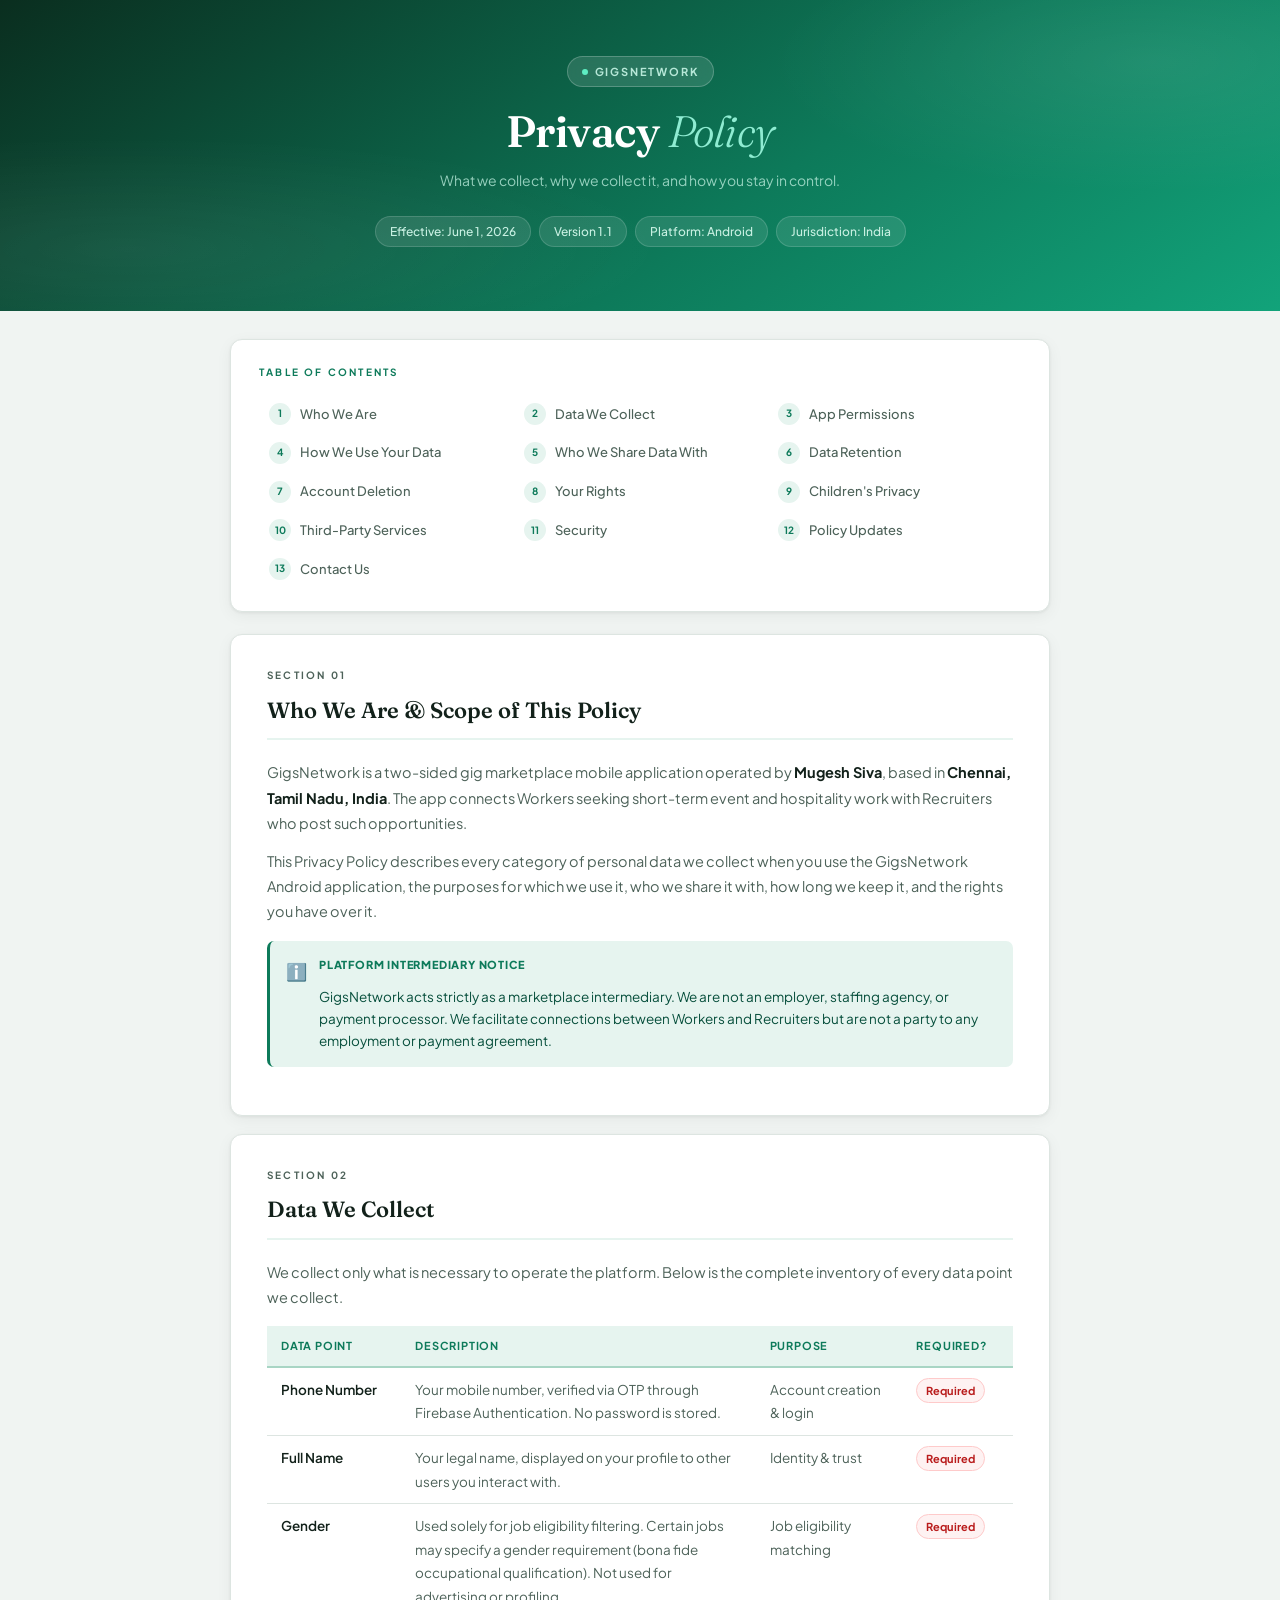
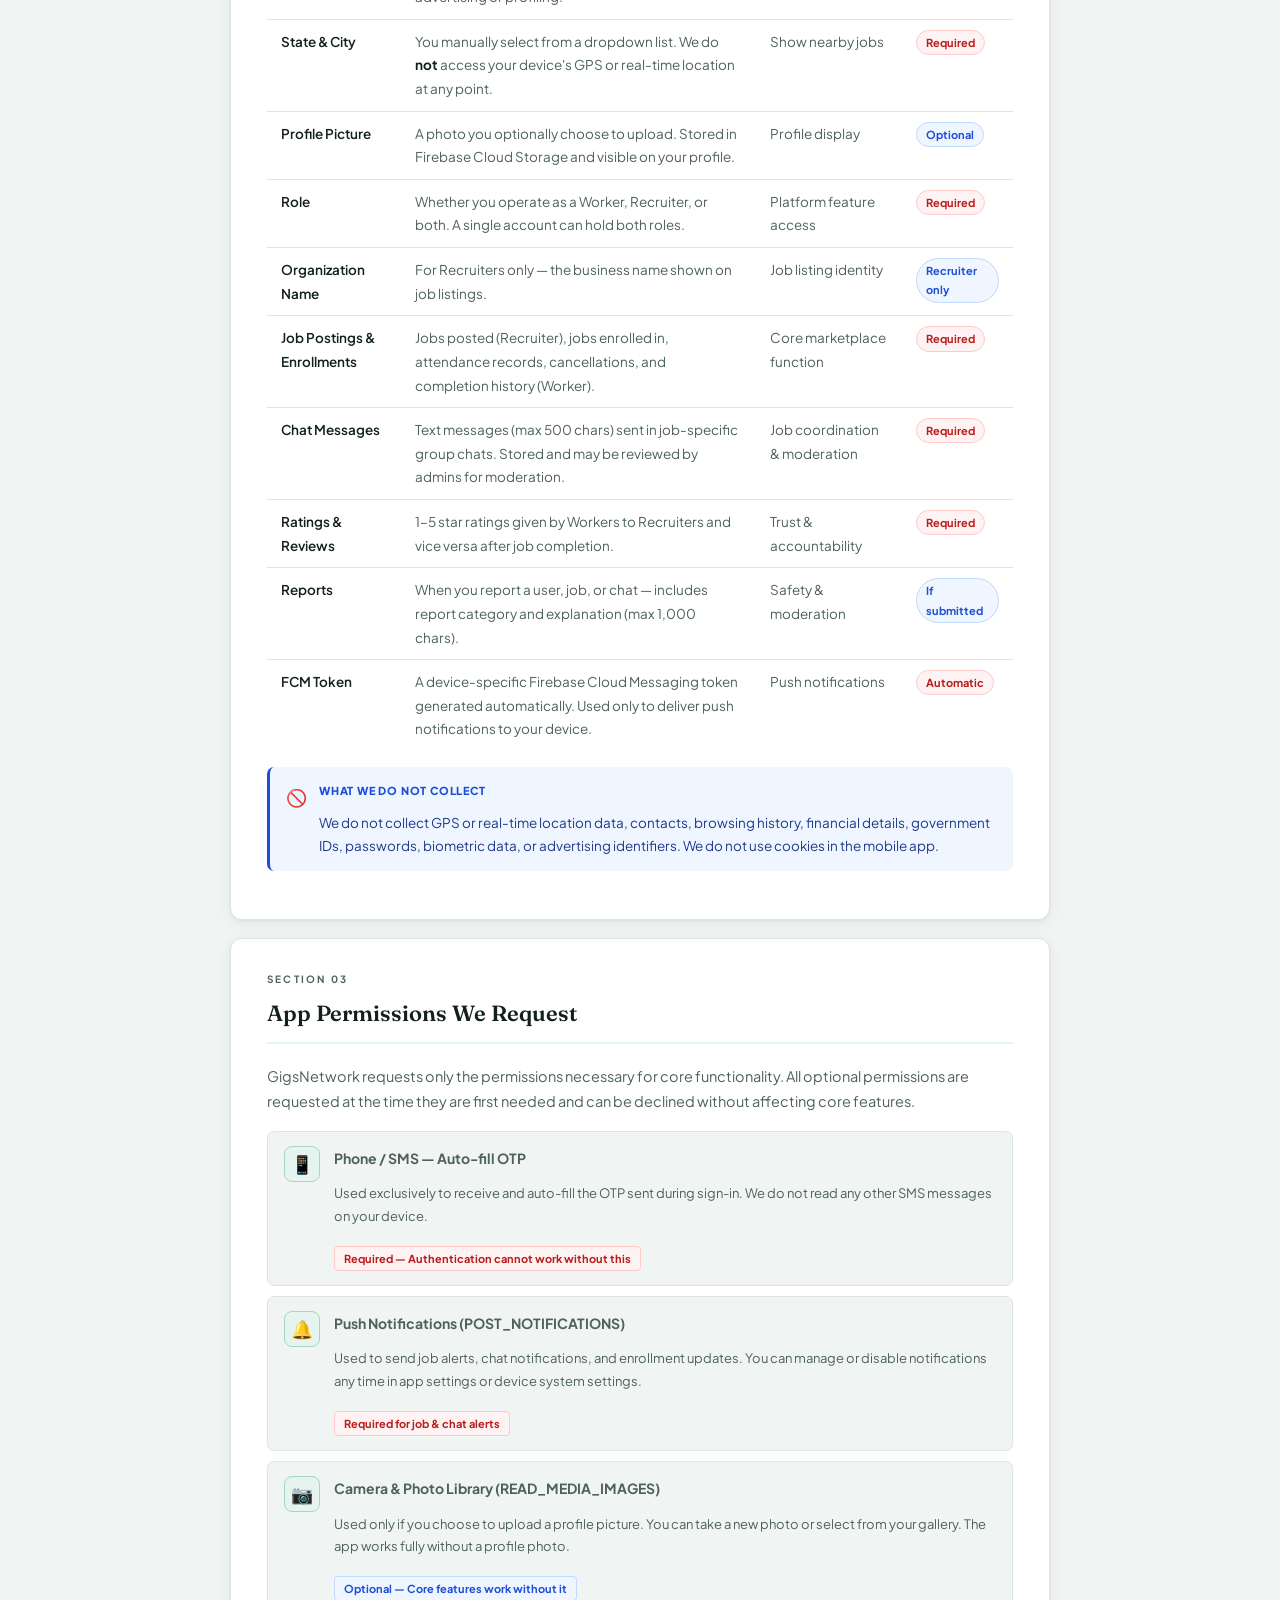
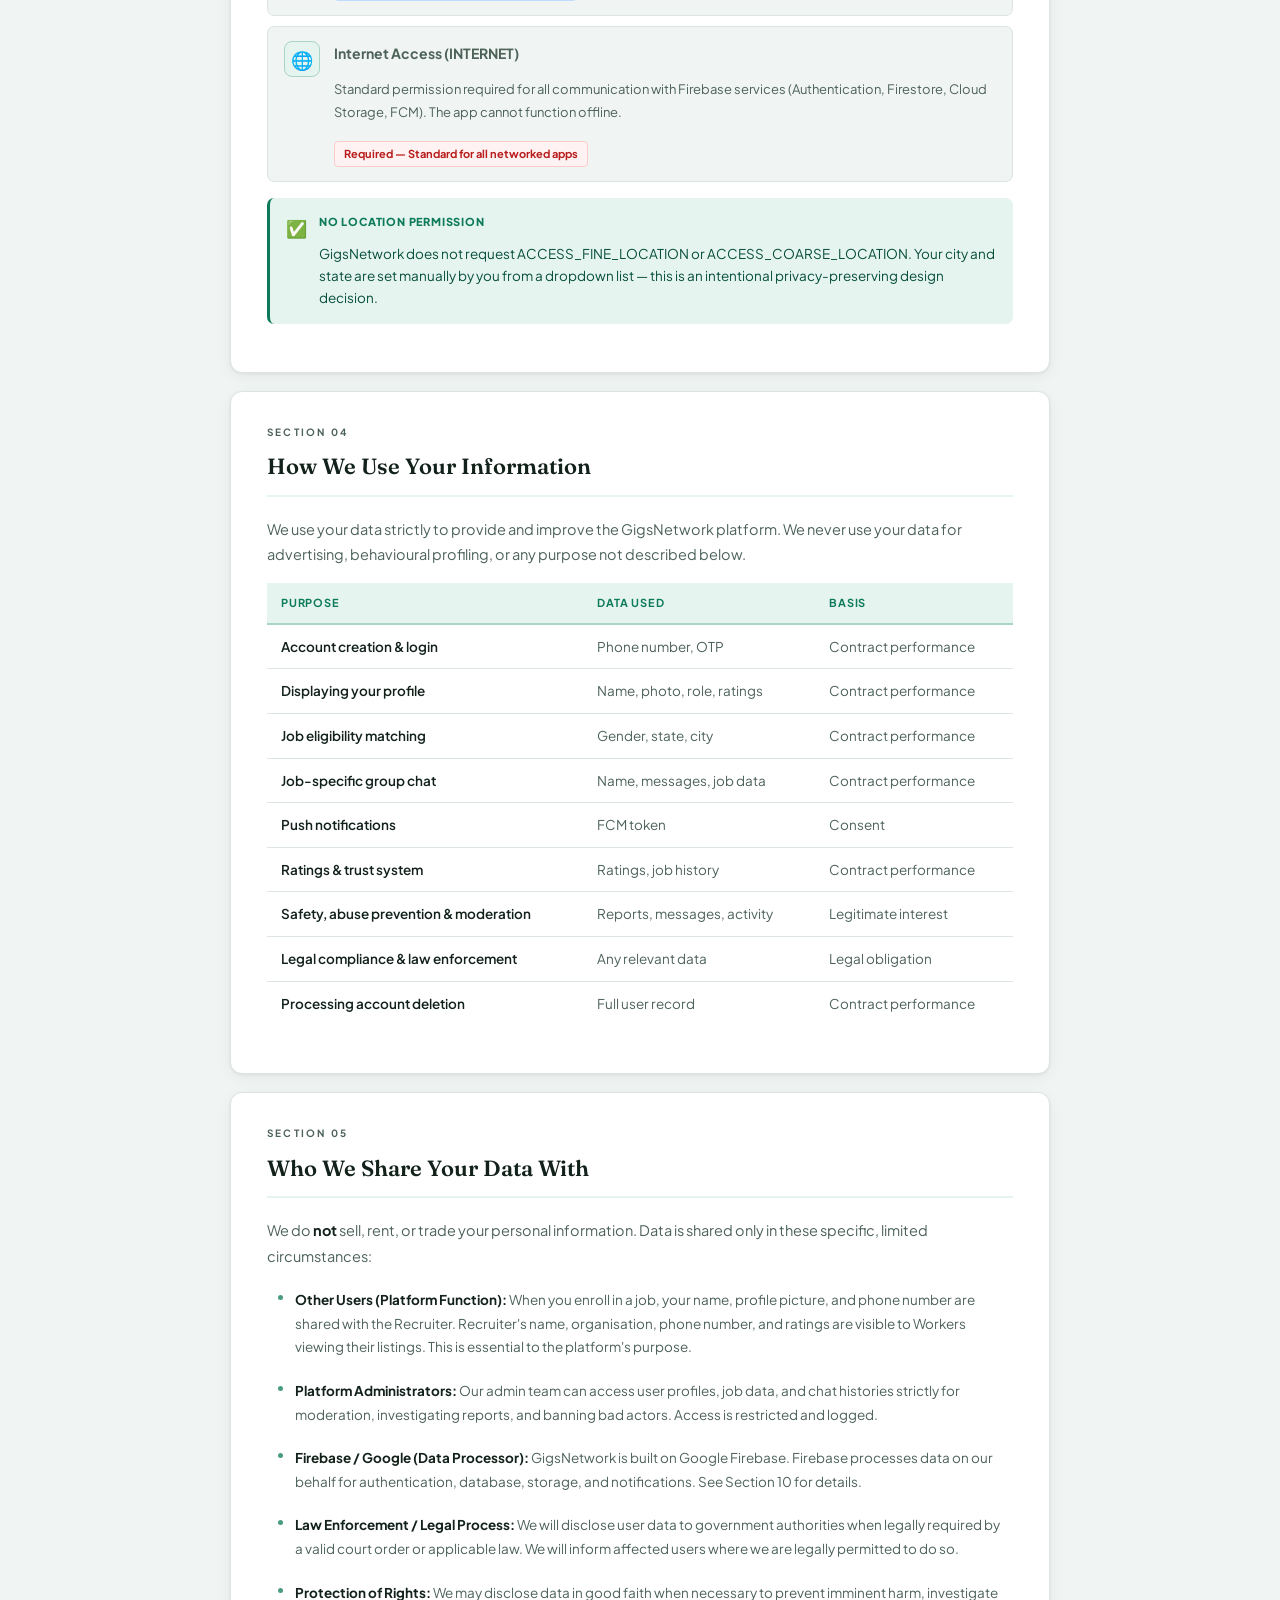
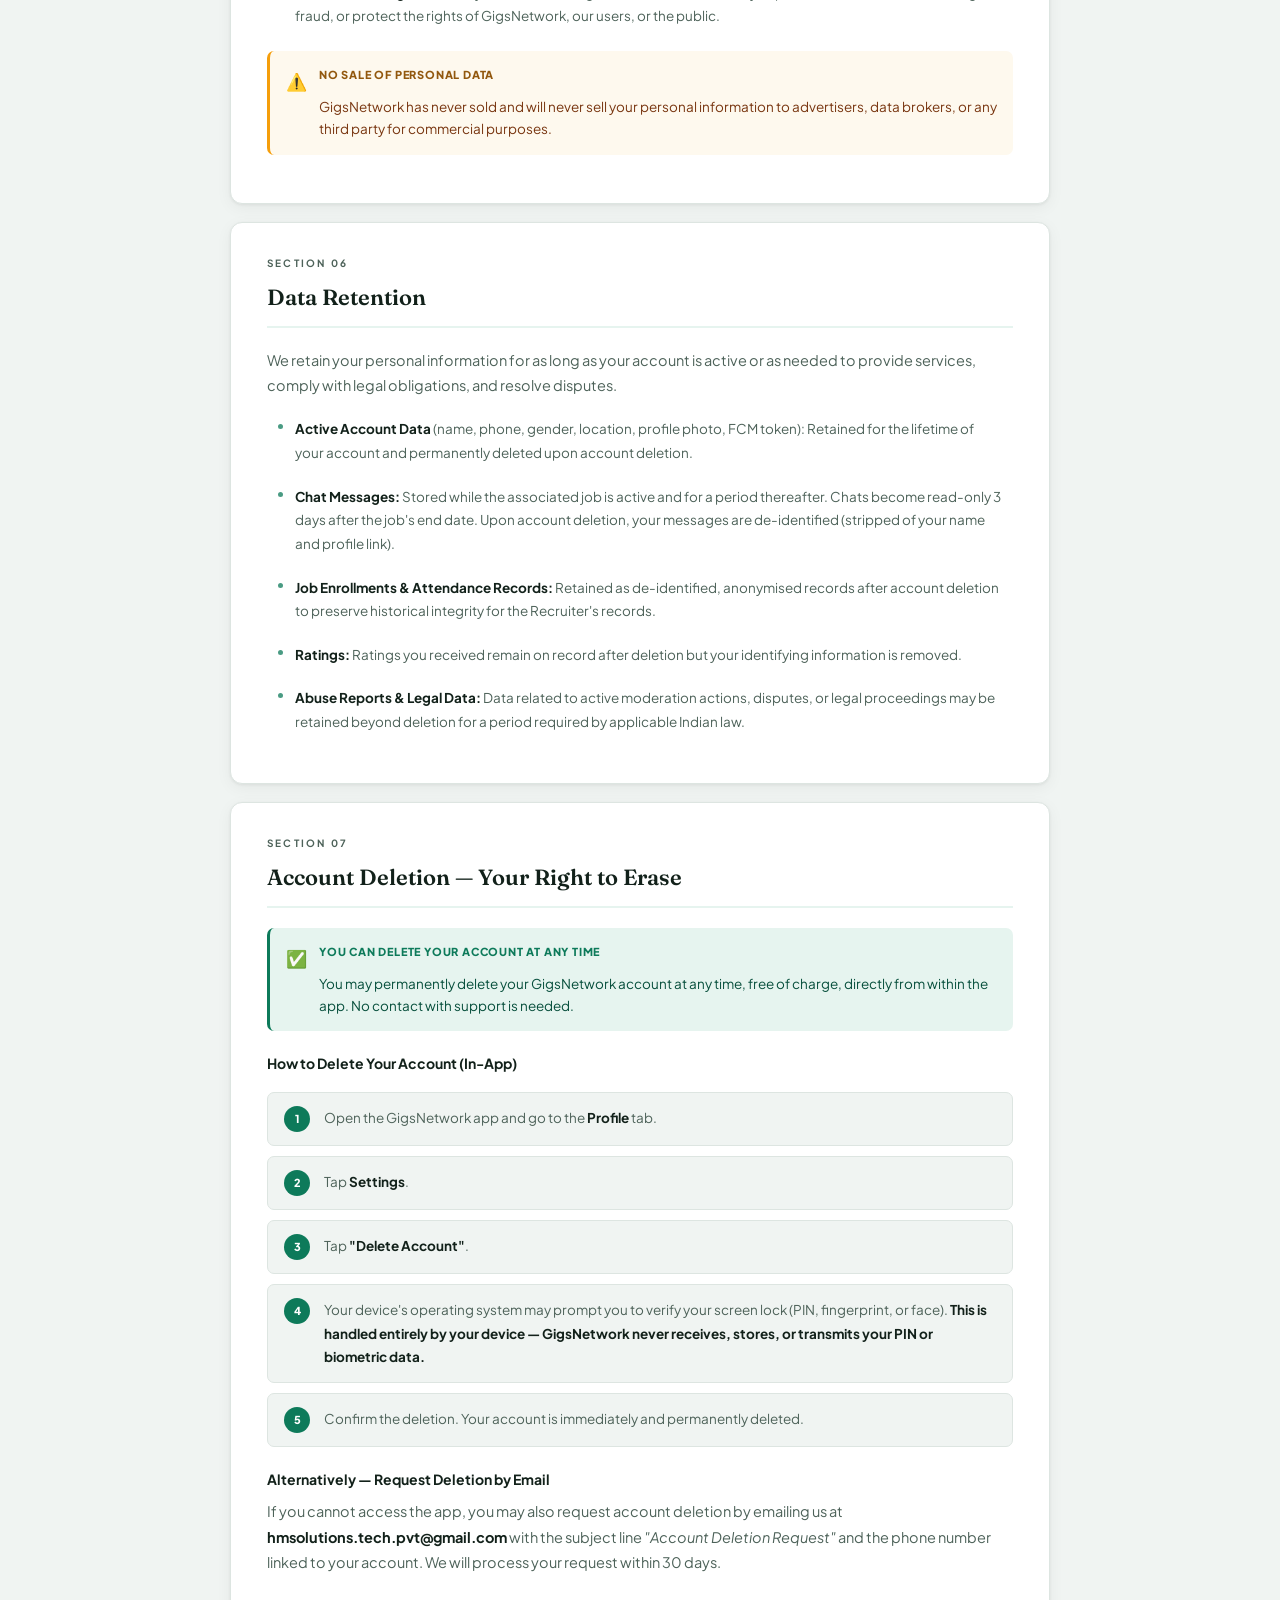
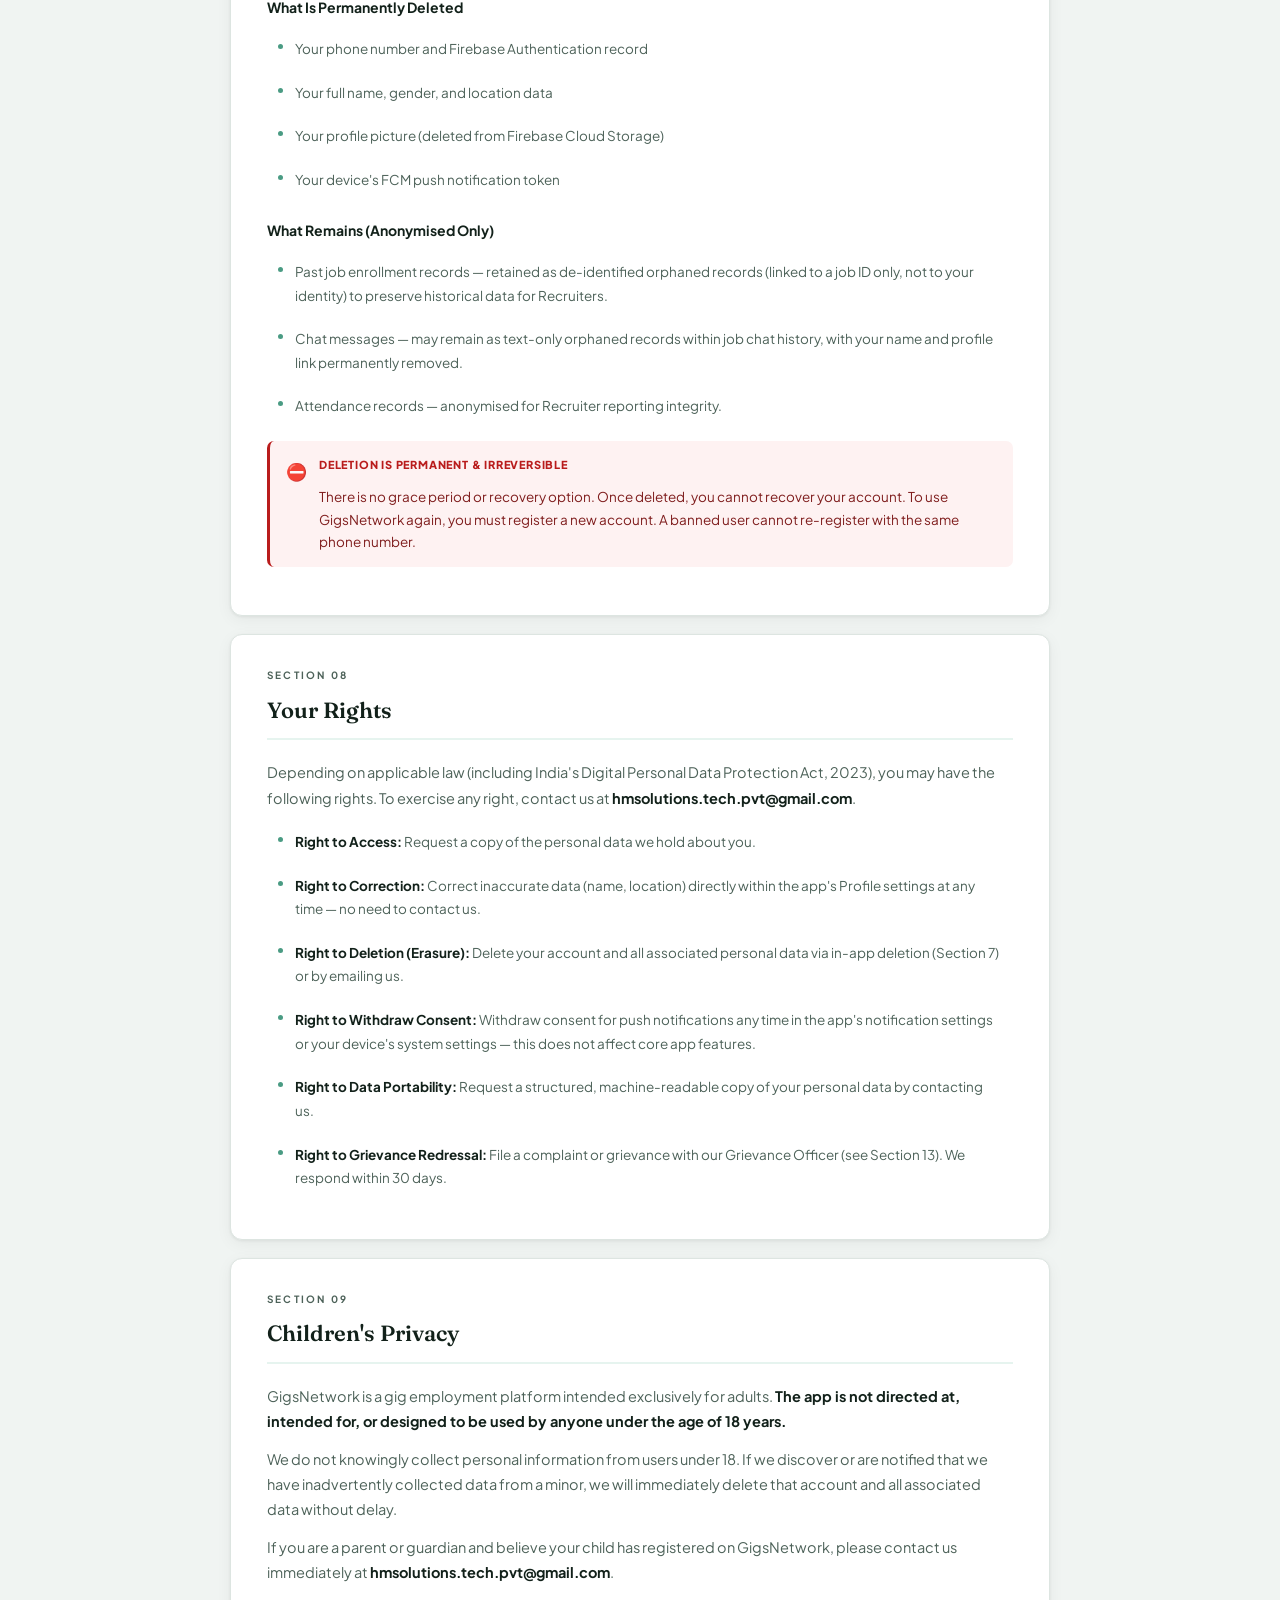
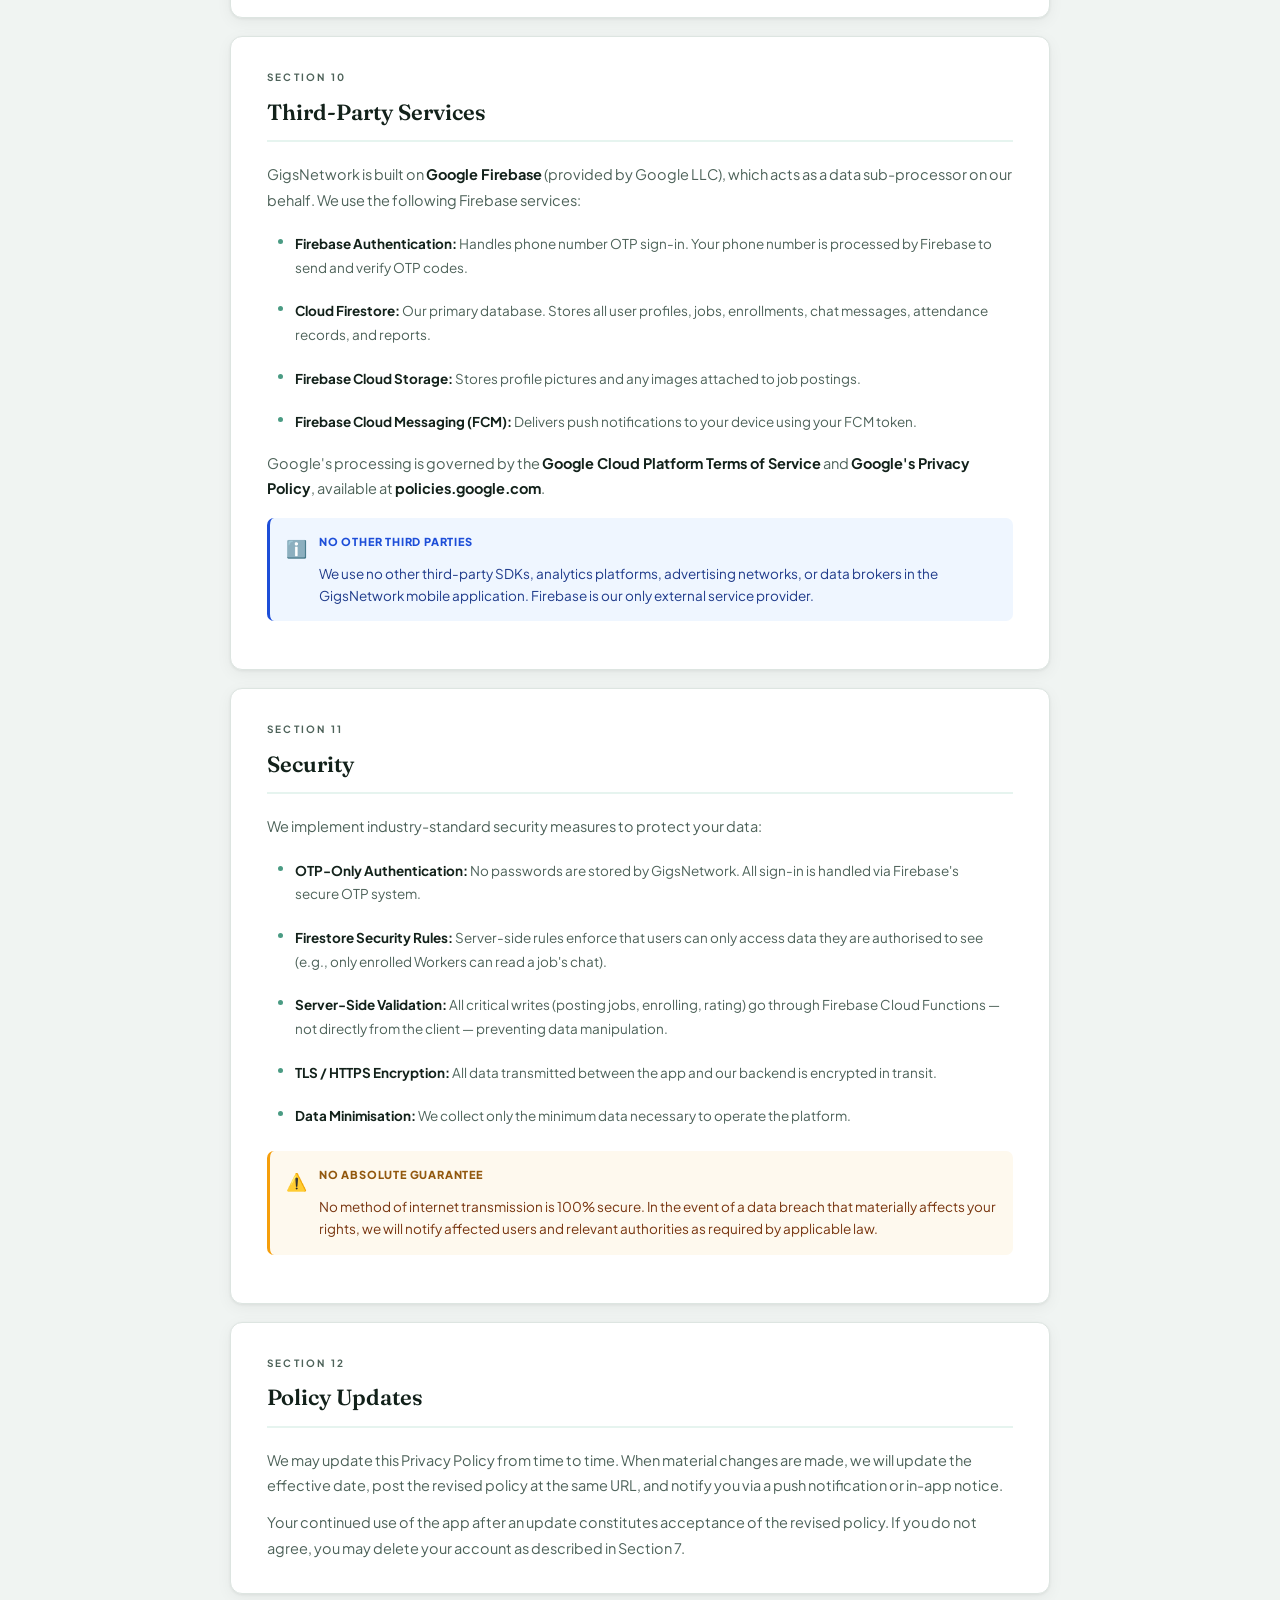
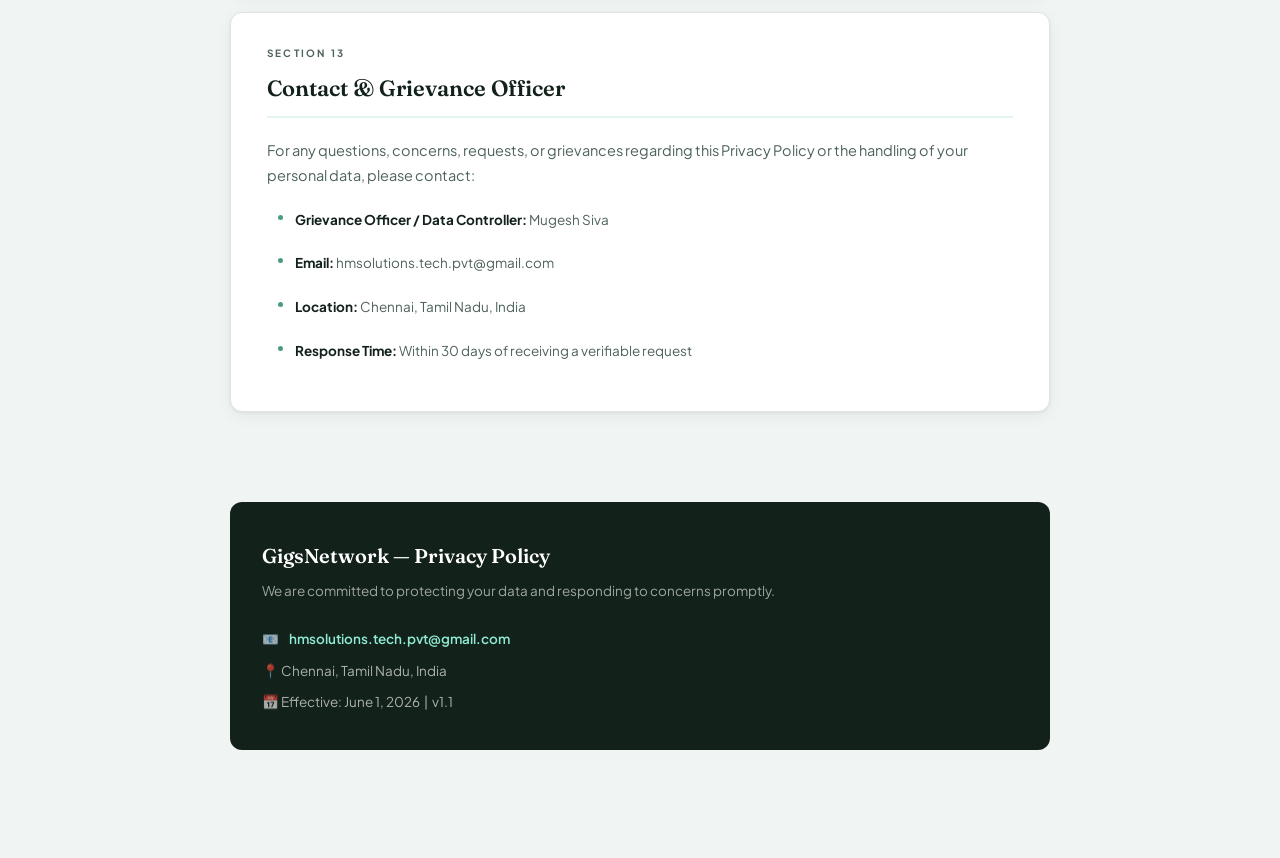
==== commit 8ca47c8e: "Update terms and privacy policies" ====
--- a/privacy.html
+++ b/privacy.html
@@ -1,993 +1,675 @@
 <!DOCTYPE html>
 <html lang="en">
 <head>
-    <meta charset="UTF-8">
-    <meta name="viewport" content="width=device-width, initial-scale=1.0">
-    <title>Privacy Policy — GigsNetwork</title>
-    <link rel="preconnect" href="https://fonts.googleapis.com">
-    <link href="https://fonts.googleapis.com/css2?family=DM+Serif+Display:ital@0;1&family=DM+Sans:ital,opsz,wght@0,9..40,300;0,9..40,400;0,9..40,500;0,9..40,600;1,9..40,300&display=swap" rel="stylesheet">
-    <style>
-        :root {
-            --bg:            #0d1117;
-            --surface:       #161b24;
-            --surface-alt:   #1c2333;
-            --border:        #252d3d;
-            --accent:        #00c896;
-            --accent-soft:   rgba(0,200,150,.12);
-            --accent-border: rgba(0,200,150,.30);
-            --warn:          #f59e0b;
-            --warn-soft:     rgba(245,158,11,.10);
-            --warn-border:   rgba(245,158,11,.30);
-            --danger:        #ef4444;
-            --danger-soft:   rgba(239,68,68,.10);
-            --danger-border: rgba(239,68,68,.28);
-            --info:          #60a5fa;
-            --info-soft:     rgba(96,165,250,.10);
-            --info-border:   rgba(96,165,250,.28);
-            --text-primary:  #e6edf3;
-            --text-secondary:#8b949e;
-            --text-muted:    #484f58;
-            --radius-sm:     6px;
-            --radius-md:     10px;
-            --radius-lg:     16px;
-        }
-
-        *, *::before, *::after { box-sizing: border-box; margin: 0; padding: 0; }
-
-        html { scroll-behavior: smooth; }
-
-        body {
-            background: var(--bg);
-            color: var(--text-primary);
-            font-family: 'DM Sans', sans-serif;
-            font-size: 15px;
-            line-height: 1.75;
-            -webkit-font-smoothing: antialiased;
-        }
-
-        /* ── HEADER ── */
-        .page-header {
-            background: var(--surface);
-            border-bottom: 1px solid var(--border);
-            padding: 48px 24px 40px;
-            text-align: center;
-            position: relative;
-            overflow: hidden;
-        }
-        .page-header::before {
-            content: '';
-            position: absolute;
-            top: -60px; left: 50%;
-            transform: translateX(-50%);
-            width: 520px; height: 260px;
-            background: radial-gradient(ellipse at center, rgba(0,200,150,.14) 0%, transparent 70%);
-            pointer-events: none;
-        }
-        .brand-badge {
-            display: inline-flex;
-            align-items: center;
-            gap: 8px;
-            background: var(--accent-soft);
-            border: 1px solid var(--accent-border);
-            border-radius: 40px;
-            padding: 5px 14px 5px 10px;
-            font-size: 12px;
-            font-weight: 600;
-            color: var(--accent);
-            letter-spacing: .5px;
-            text-transform: uppercase;
-            margin-bottom: 20px;
-        }
-        .brand-badge .dot {
-            width: 7px; height: 7px;
-            border-radius: 50%;
-            background: var(--accent);
-            animation: pulse 2s ease-in-out infinite;
-        }
-        @keyframes pulse {
-            0%,100% { opacity: 1; transform: scale(1); }
-            50%      { opacity: .5; transform: scale(.8); }
-        }
-        .page-header h1 {
-            font-family: 'DM Serif Display', serif;
-            font-size: clamp(28px, 5vw, 44px);
-            font-weight: 400;
-            color: var(--text-primary);
-            letter-spacing: -.5px;
-            margin-bottom: 10px;
-        }
-        .page-header h1 em {
-            font-style: italic;
-            color: var(--accent);
-        }
-        .meta-row {
-            display: flex;
-            justify-content: center;
-            flex-wrap: wrap;
-            gap: 16px;
-            margin-top: 18px;
-        }
-        .meta-chip {
-            background: var(--surface-alt);
-            border: 1px solid var(--border);
-            border-radius: 40px;
-            padding: 4px 14px;
-            font-size: 12px;
-            color: var(--text-secondary);
-        }
-
-        /* ── TOC ── */
-        .toc-wrapper {
-            max-width: 820px;
-            margin: 36px auto;
-            padding: 0 20px;
-        }
-        .toc-box {
-            background: var(--surface);
-            border: 1px solid var(--border);
-            border-radius: var(--radius-lg);
-            padding: 24px 28px;
-        }
-        .toc-box h2 {
-            font-family: 'DM Sans', sans-serif;
-            font-size: 11px;
-            font-weight: 600;
-            text-transform: uppercase;
-            letter-spacing: 1.2px;
-            color: var(--text-muted);
-            margin-bottom: 14px;
-        }
-        .toc-grid {
-            display: grid;
-            grid-template-columns: repeat(auto-fill, minmax(240px, 1fr));
-            gap: 4px;
-        }
-        .toc-grid a {
-            display: flex;
-            align-items: center;
-            gap: 10px;
-            color: var(--text-secondary);
-            text-decoration: none;
-            font-size: 13.5px;
-            padding: 6px 8px;
-            border-radius: var(--radius-sm);
-            transition: color .15s, background .15s;
-        }
-        .toc-grid a:hover { color: var(--accent); background: var(--accent-soft); }
-        .toc-num {
-            min-width: 22px; height: 22px;
-            border-radius: 5px;
-            background: var(--surface-alt);
-            border: 1px solid var(--border);
-            display: flex; align-items: center; justify-content: center;
-            font-size: 10px;
-            font-weight: 600;
-            color: var(--text-muted);
-        }
-
-        /* ── MAIN ── */
-        .main {
-            max-width: 820px;
-            margin: 0 auto;
-            padding: 0 20px 80px;
-        }
-
-        /* ── SECTIONS ── */
-        .section {
-            margin-bottom: 44px;
-            scroll-margin-top: 24px;
-        }
-        .section-header {
-            display: flex;
-            align-items: flex-start;
-            gap: 14px;
-            margin-bottom: 18px;
-        }
-        .section-num {
-            min-width: 34px; height: 34px;
-            border-radius: var(--radius-sm);
-            background: var(--accent-soft);
-            border: 1px solid var(--accent-border);
-            display: flex; align-items: center; justify-content: center;
-            font-size: 12px;
-            font-weight: 700;
-            color: var(--accent);
-            margin-top: 3px;
-        }
-        .section-header h2 {
-            font-family: 'DM Serif Display', serif;
-            font-size: clamp(18px, 3vw, 23px);
-            font-weight: 400;
-            color: var(--text-primary);
-            line-height: 1.25;
-        }
-
-        p {
-            color: var(--text-secondary);
-            margin-bottom: 14px;
-        }
-        p:last-child { margin-bottom: 0; }
-
-        strong { color: var(--text-primary); font-weight: 600; }
-
-        /* ── DATA CARD GRID ── */
-        .data-grid {
-            display: grid;
-            grid-template-columns: repeat(auto-fill, minmax(220px, 1fr));
-            gap: 12px;
-            margin: 20px 0;
-        }
-        .data-card {
-            background: var(--surface);
-            border: 1px solid var(--border);
-            border-radius: var(--radius-md);
-            padding: 16px 18px;
-            transition: border-color .2s;
-        }
-        .data-card:hover { border-color: var(--accent-border); }
-        .data-card-label {
-            font-size: 10.5px;
-            font-weight: 700;
-            text-transform: uppercase;
-            letter-spacing: .8px;
-            color: var(--accent);
-            margin-bottom: 6px;
-        }
-        .data-card-title {
-            font-size: 14px;
-            font-weight: 600;
-            color: var(--text-primary);
-            margin-bottom: 6px;
-        }
-        .data-card p {
-            font-size: 13px;
-            line-height: 1.55;
-            margin-bottom: 0;
-        }
-        .data-card.required::after {
-            content: 'Required';
-            display: inline-block;
-            margin-top: 10px;
-            background: var(--danger-soft);
-            border: 1px solid var(--danger-border);
-            border-radius: 40px;
-            padding: 2px 9px;
-            font-size: 10.5px;
-            font-weight: 600;
-            color: var(--danger);
-        }
-        .data-card.optional::after {
-            content: 'Optional';
-            display: inline-block;
-            margin-top: 10px;
-            background: var(--info-soft);
-            border: 1px solid var(--info-border);
-            border-radius: 40px;
-            padding: 2px 9px;
-            font-size: 10.5px;
-            font-weight: 600;
-            color: var(--info);
-        }
-
-        /* ── PERMISSION ROW ── */
-        .perm-list { margin: 16px 0; display: flex; flex-direction: column; gap: 10px; }
-        .perm-row {
-            background: var(--surface);
-            border: 1px solid var(--border);
-            border-radius: var(--radius-md);
-            padding: 14px 18px;
-            display: flex;
-            gap: 14px;
-            align-items: flex-start;
-        }
-        .perm-icon {
-            width: 36px; height: 36px; min-width: 36px;
-            border-radius: 9px;
-            background: var(--accent-soft);
-            border: 1px solid var(--accent-border);
-            display: flex; align-items: center; justify-content: center;
-            font-size: 17px;
-        }
-        .perm-body {}
-        .perm-name {
-            font-size: 14px;
-            font-weight: 600;
-            color: var(--text-primary);
-        }
-        .perm-purpose {
-            font-size: 13px;
-            color: var(--text-secondary);
-            margin-top: 3px;
-        }
-        .perm-note {
-            display: inline-block;
-            margin-top: 6px;
-            background: var(--info-soft);
-            border: 1px solid var(--info-border);
-            border-radius: 4px;
-            padding: 3px 8px;
-            font-size: 11.5px;
-            color: var(--info);
-        }
-
-        /* ── CALLOUT BOXES ── */
-        .callout {
-            border-radius: var(--radius-md);
-            padding: 16px 20px;
-            margin: 18px 0;
-            border-left: 3px solid;
-        }
-        .callout-title {
-            font-size: 13px;
-            font-weight: 700;
-            text-transform: uppercase;
-            letter-spacing: .6px;
-            margin-bottom: 7px;
-        }
-        .callout p { font-size: 13.5px; margin-bottom: 8px; }
-        .callout p:last-child { margin-bottom: 0; }
-        .callout.info  { background: var(--info-soft);   border-color: var(--info);   }
-        .callout.info  .callout-title { color: var(--info);   }
-        .callout.warn  { background: var(--warn-soft);   border-color: var(--warn);   }
-        .callout.warn  .callout-title { color: var(--warn);   }
-        .callout.danger{ background: var(--danger-soft); border-color: var(--danger); }
-        .callout.danger .callout-title { color: var(--danger); }
-        .callout.accent{ background: var(--accent-soft); border-color: var(--accent); }
-        .callout.accent .callout-title { color: var(--accent); }
-
-        /* ── USAGE TABLE ── */
-        .use-table { width: 100%; border-collapse: collapse; margin: 16px 0; font-size: 13.5px; }
-        .use-table th {
-            background: var(--surface-alt);
-            color: var(--text-secondary);
-            font-weight: 600;
-            font-size: 11px;
-            text-transform: uppercase;
-            letter-spacing: .7px;
-            padding: 10px 14px;
-            text-align: left;
-            border-bottom: 1px solid var(--border);
-        }
-        .use-table th:first-child { border-radius: 8px 0 0 0; }
-        .use-table th:last-child  { border-radius: 0 8px 0 0; }
-        .use-table td {
-            padding: 10px 14px;
-            border-bottom: 1px solid var(--border);
-            color: var(--text-secondary);
-            vertical-align: top;
-        }
-        .use-table td:first-child { color: var(--text-primary); font-weight: 500; }
-        .use-table tr:last-child td { border-bottom: none; }
-        .use-table tr:hover td { background: var(--surface-alt); }
-        .pill {
-            display: inline-block;
-            border-radius: 40px;
-            padding: 2px 9px;
-            font-size: 11px;
-            font-weight: 600;
-        }
-        .pill-green { background: var(--accent-soft);  border: 1px solid var(--accent-border); color: var(--accent); }
-        .pill-blue  { background: var(--info-soft);    border: 1px solid var(--info-border);   color: var(--info);   }
-        .pill-red   { background: var(--danger-soft);  border: 1px solid var(--danger-border); color: var(--danger); }
-
-        /* ── DIVIDER ── */
-        .divider {
-            height: 1px;
-            background: linear-gradient(to right, transparent, var(--border), transparent);
-            margin: 40px 0;
-        }
-
-        /* ── STEP LIST ── */
-        .step-list { display: flex; flex-direction: column; gap: 10px; margin: 16px 0; }
-        .step-item {
-            display: flex;
-            gap: 14px;
-            align-items: flex-start;
-            background: var(--surface);
-            border: 1px solid var(--border);
-            border-radius: var(--radius-md);
-            padding: 14px 18px;
-        }
-        .step-badge {
-            min-width: 26px; height: 26px;
-            border-radius: 50%;
-            background: var(--accent-soft);
-            border: 1px solid var(--accent-border);
-            display: flex; align-items: center; justify-content: center;
-            font-size: 11px;
-            font-weight: 700;
-            color: var(--accent);
-        }
-        .step-text { font-size: 13.5px; color: var(--text-secondary); }
-        .step-text strong { color: var(--text-primary); }
-
-        /* ── BULLET LIST ── */
-        .custom-list { list-style: none; margin: 12px 0; display: flex; flex-direction: column; gap: 7px; }
-        .custom-list li {
-            padding-left: 20px;
-            position: relative;
-            font-size: 13.5px;
-            color: var(--text-secondary);
-        }
-        .custom-list li::before {
-            content: '';
-            position: absolute;
-            left: 4px; top: 9px;
-            width: 5px; height: 5px;
-            border-radius: 50%;
-            background: var(--accent);
-            opacity: .7;
-        }
-        .custom-list li strong { color: var(--text-primary); }
-
-        /* ── FOOTER ── */
-        .page-footer {
-            max-width: 820px;
-            margin: 0 auto 48px;
-            padding: 0 20px;
-        }
-        .footer-card {
-            background: var(--surface);
-            border: 1px solid var(--border);
-            border-radius: var(--radius-lg);
-            padding: 28px 32px;
-            display: flex;
-            flex-wrap: wrap;
-            gap: 24px;
-            align-items: center;
-            justify-content: space-between;
-        }
-        .footer-left {}
-        .footer-left h3 {
-            font-family: 'DM Serif Display', serif;
-            font-size: 18px;
-            font-weight: 400;
-            margin-bottom: 6px;
-        }
-        .footer-left p { font-size: 13.5px; margin-bottom: 0; }
-        .footer-contact {
-            display: flex;
-            flex-direction: column;
-            gap: 8px;
-        }
-        .contact-row {
-            display: flex;
-            align-items: center;
-            gap: 10px;
-            font-size: 13.5px;
-            color: var(--text-secondary);
-        }
-        .contact-row a {
-            color: var(--accent);
-            text-decoration: none;
-        }
-        .contact-row a:hover { text-decoration: underline; }
-
-        @media (max-width: 600px) {
-            .page-header { padding: 36px 16px 30px; }
-            .toc-wrapper, .main, .page-footer { padding-left: 14px; padding-right: 14px; }
-            .toc-grid { grid-template-columns: 1fr; }
-            .data-grid { grid-template-columns: 1fr; }
-            .use-table { font-size: 12px; }
-            .footer-card { padding: 22px 20px; }
-        }
-    </style>
+  <meta charset="UTF-8" />
+  <meta name="viewport" content="width=device-width, initial-scale=1.0" />
+  <title>Privacy Policy — GigsNetwork</title>
+  <link rel="preconnect" href="https://fonts.googleapis.com" />
+  <link href="https://fonts.googleapis.com/css2?family=Fraunces:ital,opsz,wght@0,9..144,300;0,9..144,600;1,9..144,300&family=Plus+Jakarta+Sans:wght@400;500;600;700&display=swap" rel="stylesheet" />
+  <style>
+    *, *::before, *::after { box-sizing: border-box; margin: 0; padding: 0; }
+    :root {
+      --bg:        #F0F4F2;
+      --card:      #FFFFFF;
+      --border:    #DDE5E1;
+      --accent:    #0D7A5A;
+      --accent-lt: #E6F4EF;
+      --accent-bd: #A8D5C4;
+      --text:      #12211A;
+      --sub:       #4D6259;
+      --muted:     #8FA39A;
+      --warn:      #92580E;
+      --warn-lt:   #FEF9EE;
+      --warn-bd:   #F4CC7A;
+      --danger:    #B91C1C;
+      --danger-lt: #FEF2F2;
+      --danger-bd: #FECACA;
+      --info:      #1D4ED8;
+      --info-lt:   #EFF6FF;
+      --info-bd:   #BFDBFE;
+      --r:         12px;
+      --rs:        7px;
+      --shadow:    0 1px 3px rgba(0,0,0,.06), 0 4px 16px rgba(0,0,0,.05);
+    }
+    html { scroll-behavior: smooth; }
+    body {
+      background: var(--bg);
+      color: var(--text);
+      font-family: 'Plus Jakarta Sans', sans-serif;
+      font-size: 14.5px;
+      line-height: 1.75;
+      -webkit-font-smoothing: antialiased;
+    }
+    /* ── HERO ── */
+    .hero {
+      background: linear-gradient(145deg, #0a2e1f 0%, #0D7A5A 60%, #12A37A 100%);
+      padding: 56px 24px 64px;
+      text-align: center;
+      position: relative; overflow: hidden;
+    }
+    .hero::after {
+      content: '';
+      position: absolute; inset: 0;
+      background-image:
+        radial-gradient(ellipse 70% 60% at 10% 80%, rgba(255,255,255,.06) 0%, transparent 60%),
+        radial-gradient(ellipse 50% 70% at 90% 20%, rgba(255,255,255,.08) 0%, transparent 60%);
+      pointer-events: none;
+    }
+    .hero-inner { position: relative; z-index: 1; max-width: 660px; margin: 0 auto; }
+    .hero-badge {
+      display: inline-flex; align-items: center; gap: 7px;
+      background: rgba(255,255,255,.12);
+      border: 1px solid rgba(255,255,255,.22);
+      color: #B7E8D8; font-size: 11px; font-weight: 700;
+      letter-spacing: 1.8px; text-transform: uppercase;
+      padding: 5px 14px; border-radius: 100px;
+      margin-bottom: 20px; backdrop-filter: blur(6px);
+    }
+    .hero-badge .dot { width: 6px; height: 6px; border-radius: 50%; background: #5EEEC2; animation: blink 2s ease-in-out infinite; }
+    @keyframes blink { 0%,100% { opacity:1; } 50% { opacity:.3; } }
+    .hero h1 {
+      font-family: 'Fraunces', serif;
+      font-size: clamp(28px, 5vw, 44px);
+      font-weight: 600; color: #fff;
+      letter-spacing: -.5px; line-height: 1.1;
+      margin-bottom: 12px;
+    }
+    .hero h1 em { font-style: italic; font-weight: 300; color: #8FECD2; }
+    .hero-sub { color: rgba(183,232,216,.8); font-size: 14px; margin-bottom: 24px; }
+    .hero-chips { display: flex; flex-wrap: wrap; justify-content: center; gap: 8px; }
+    .hero-chip {
+      background: rgba(255,255,255,.1); border: 1px solid rgba(255,255,255,.15);
+      color: #C8F0E2; font-size: 12px; font-weight: 500;
+      padding: 4px 14px; border-radius: 100px;
+    }
+    /* ── WAVE ── */
+    .wave { display: block; background: var(--hero-end, #12A37A); line-height: 0; }
+    /* ── NAV ── */
+    .doc-nav {
+      display: flex; justify-content: center; gap: 10px;
+      padding: 20px 20px 0; max-width: 860px; margin: 0 auto;
+    }
+    .doc-nav a {
+      padding: 9px 22px; border-radius: 100px;
+      font-size: 13px; font-weight: 600; text-decoration: none; transition: all .2s;
+    }
+    .doc-nav a.active { background: var(--accent); color: #fff; box-shadow: 0 4px 14px rgba(13,122,90,.35); }
+    .doc-nav a.off { background: var(--card); color: var(--sub); border: 1px solid var(--border); }
+    .doc-nav a.off:hover { background: var(--accent-lt); color: var(--accent); }
+    /* ── WRAP ── */
+    .wrap { max-width: 860px; margin: 0 auto; padding: 28px 20px 72px; }
+    /* ── TOC ── */
+    .toc {
+      background: var(--card); border: 1px solid var(--border);
+      border-radius: var(--r); box-shadow: var(--shadow);
+      padding: 24px 28px; margin-bottom: 22px;
+    }
+    .toc-label { font-size: 10px; font-weight: 700; letter-spacing: 2.2px; text-transform: uppercase; color: var(--accent); margin-bottom: 14px; }
+    .toc-grid { display: grid; grid-template-columns: repeat(auto-fill, minmax(190px, 1fr)); gap: 2px; }
+    .toc-link {
+      display: flex; align-items: center; gap: 9px;
+      padding: 7px 10px; border-radius: var(--rs);
+      text-decoration: none; color: var(--sub);
+      font-size: 13px; font-weight: 500; transition: all .15s;
+    }
+    .toc-link:hover { background: var(--accent-lt); color: var(--accent); }
+    .toc-n {
+      min-width: 22px; height: 22px; border-radius: 50%;
+      background: var(--accent-lt); color: var(--accent);
+      font-size: 10px; font-weight: 700; flex-shrink: 0;
+      display: flex; align-items: center; justify-content: center;
+    }
+    /* ── CARD ── */
+    .card {
+      background: var(--card); border: 1px solid var(--border);
+      border-radius: var(--r); box-shadow: var(--shadow);
+      padding: 32px 36px; margin-bottom: 18px;
+      scroll-margin-top: 20px;
+    }
+    .card-eye { font-size: 10px; font-weight: 700; letter-spacing: 2.2px; text-transform: uppercase; color: var(--accent); margin-bottom: 5px; }
+    .card h2 {
+      font-family: 'Fraunces', serif;
+      font-size: clamp(18px, 2.5vw, 22px);
+      font-weight: 600; color: var(--text);
+      border-bottom: 2px solid var(--accent-lt);
+      padding-bottom: 14px; margin-bottom: 20px;
+      line-height: 1.25;
+    }
+    .card h3 { font-size: 14px; font-weight: 700; color: var(--text); margin: 20px 0 8px; }
+    .card p { color: var(--sub); margin-bottom: 12px; }
+    .card p:last-child { margin-bottom: 0; }
+    strong { color: var(--text); font-weight: 700; }
+    /* ── DATA TABLE ── */
+    .data-table { width: 100%; border-collapse: collapse; margin: 16px 0; font-size: 13.5px; }
+    .data-table thead tr { background: var(--accent-lt); }
+    .data-table th {
+      padding: 10px 14px; text-align: left;
+      font-size: 11px; font-weight: 700; letter-spacing: .8px;
+      text-transform: uppercase; color: var(--accent);
+      border-bottom: 2px solid var(--accent-bd);
+    }
+    .data-table td { padding: 10px 14px; border-bottom: 1px solid var(--border); color: var(--sub); vertical-align: top; }
+    .data-table td:first-child { font-weight: 600; color: var(--text); }
+    .data-table tr:last-child td { border-bottom: none; }
+    .data-table tr:hover td { background: #FAFCFB; }
+    .pill {
+      display: inline-block; border-radius: 100px;
+      padding: 2px 9px; font-size: 11px; font-weight: 700;
+    }
+    .pill-req { background: var(--danger-lt); color: var(--danger); border: 1px solid var(--danger-bd); }
+    .pill-opt { background: var(--info-lt); color: var(--info); border: 1px solid var(--info-bd); }
+    /* ── PERM LIST ── */
+    .perm-list { display: flex; flex-direction: column; gap: 10px; margin: 16px 0; }
+    .perm-row {
+      display: flex; gap: 14px; align-items: flex-start;
+      background: var(--bg); border: 1px solid var(--border);
+      border-radius: var(--rs); padding: 14px 16px;
+    }
+    .perm-icon { font-size: 18px; width: 36px; height: 36px; min-width: 36px; display: flex; align-items: center; justify-content: center; background: var(--accent-lt); border-radius: 8px; border: 1px solid var(--accent-bd); }
+    .perm-name { font-size: 14px; font-weight: 700; color: var(--text); margin-bottom: 3px; }
+    .perm-text { font-size: 13px; color: var(--sub); }
+    .perm-badge { display: inline-block; margin-top: 6px; font-size: 11px; font-weight: 700; padding: 2px 9px; border-radius: 4px; }
+    .req-badge { background: var(--danger-lt); color: var(--danger); border: 1px solid var(--danger-bd); }
+    .opt-badge { background: var(--info-lt); color: var(--info); border: 1px solid var(--info-bd); }
+    /* ── ALERTS ── */
+    .alert {
+      display: flex; gap: 12px; align-items: flex-start;
+      padding: 14px 16px; border-radius: var(--rs);
+      margin: 16px 0; border-left: 3px solid;
+    }
+    .alert-icon { font-size: 17px; flex-shrink: 0; margin-top: 2px; }
+    .alert-title { font-size: 11px; font-weight: 800; text-transform: uppercase; letter-spacing: .8px; margin-bottom: 4px; }
+    .alert-body { font-size: 13.5px; line-height: 1.65; }
+    .alert.info { background: var(--info-lt); border-color: var(--info); }
+    .alert.info .alert-title { color: var(--info); }
+    .alert.info .alert-body { color: #1E3A8A; }
+    .alert.warn { background: var(--warn-lt); border-color: #F59E0B; }
+    .alert.warn .alert-title { color: var(--warn); }
+    .alert.warn .alert-body { color: #78350F; }
+    .alert.accent { background: var(--accent-lt); border-color: var(--accent); }
+    .alert.accent .alert-title { color: var(--accent); }
+    .alert.accent .alert-body { color: #064E3B; }
+    .alert.danger { background: var(--danger-lt); border-color: var(--danger); }
+    .alert.danger .alert-title { color: var(--danger); }
+    .alert.danger .alert-body { color: #7F1D1D; }
+    /* ── STEPS ── */
+    .steps { display: flex; flex-direction: column; gap: 10px; margin: 16px 0; }
+    .step-item {
+      display: flex; gap: 14px; align-items: flex-start;
+      background: var(--bg); border: 1px solid var(--border);
+      border-radius: var(--rs); padding: 13px 16px;
+    }
+    .step-n {
+      min-width: 26px; height: 26px; border-radius: 50%;
+      background: var(--accent); color: #fff;
+      font-size: 11px; font-weight: 800; flex-shrink: 0;
+      display: flex; align-items: center; justify-content: center;
+    }
+    .step-text { font-size: 13.5px; color: var(--sub); }
+    .step-text strong { color: var(--text); }
+    /* ── BULLET LIST ── */
+    .blist { list-style: none; padding: 0; margin: 10px 0; display: flex; flex-direction: column; gap: 6px; }
+    .blist li {
+      padding: 7px 12px 7px 28px; position: relative;
+      font-size: 13.5px; color: var(--sub); border-radius: 6px;
+    }
+    .blist li::before {
+      content: ''; position: absolute; left: 11px; top: 14px;
+      width: 5px; height: 5px; border-radius: 50%;
+      background: var(--accent); opacity: .75;
+    }
+    .blist li:hover { background: var(--bg); }
+    .blist li strong { color: var(--text); }
+    /* ── FOOTER CARD ── */
+    .footer-card {
+      background: var(--text); border-radius: var(--r);
+      padding: 36px 32px; display: flex;
+      flex-wrap: wrap; gap: 24px; align-items: center;
+      justify-content: space-between; margin-bottom: 36px;
+    }
+    .footer-card h3 { font-family: 'Fraunces', serif; font-size: 20px; font-weight: 600; color: #fff; margin-bottom: 6px; }
+    .footer-card p { font-size: 13.5px; color: rgba(255,255,255,.6); margin: 0; }
+    .contact-links { display: flex; flex-direction: column; gap: 8px; }
+    .contact-row { display: flex; align-items: center; gap: 10px; font-size: 13.5px; color: rgba(255,255,255,.65); }
+    .contact-row a { color: #8FECD2; text-decoration: none; font-weight: 600; }
+    .contact-row a:hover { text-decoration: underline; }
+    /* ── DIVIDER ── */
+    .divider { height: 1px; background: var(--border); margin: 0; }
+    /* ── RESPONSIVE ── */
+    @media (max-width: 600px) {
+      .card { padding: 22px 18px; }
+      .hero { padding: 44px 16px 52px; }
+      .toc-grid { grid-template-columns: 1fr 1fr; }
+      .doc-nav { gap: 8px; }
+      .doc-nav a { padding: 8px 14px; font-size: 12px; }
+      .footer-card { padding: 24px 20px; }
+    }
+  </style>
 </head>
 <body>
 
-    <!-- HEADER -->
-    <header class="page-header">
-        <div class="brand-badge"><span class="dot"></span> GigsNetwork</div>
-        <h1>Privacy <em>Policy</em></h1>
-        <div class="meta-row">
-            <span class="meta-chip">Effective: May 31, 2026</span>
-            <span class="meta-chip">Version 1.0</span>
-            <span class="meta-chip">Applies to: Android App</span>
+<!-- HERO -->
+<header class="hero">
+  <div class="hero-inner">
+    <div class="hero-badge"><span class="dot"></span> GigsNetwork</div>
+    <h1>Privacy <em>Policy</em></h1>
+    <p class="hero-sub">What we collect, why we collect it, and how you stay in control.</p>
+    <div class="hero-chips">
+      <span class="hero-chip">Effective: June 1, 2026</span>
+      <span class="hero-chip">Version 1.1</span>
+      <span class="hero-chip">Platform: Android</span>
+      <span class="hero-chip">Jurisdiction: India</span>
+    </div>
+  </div>
+</header>
+
+<!-- DOC NAV -->
+
+<main class="wrap">
+
+  <!-- TOC -->
+  <div class="toc">
+    <p class="toc-label">Table of Contents</p>
+    <div class="toc-grid">
+      <a class="toc-link" href="#s1"><span class="toc-n">1</span>Who We Are</a>
+      <a class="toc-link" href="#s2"><span class="toc-n">2</span>Data We Collect</a>
+      <a class="toc-link" href="#s3"><span class="toc-n">3</span>App Permissions</a>
+      <a class="toc-link" href="#s4"><span class="toc-n">4</span>How We Use Your Data</a>
+      <a class="toc-link" href="#s5"><span class="toc-n">5</span>Who We Share Data With</a>
+      <a class="toc-link" href="#s6"><span class="toc-n">6</span>Data Retention</a>
+      <a class="toc-link" href="#s7"><span class="toc-n">7</span>Account Deletion</a>
+      <a class="toc-link" href="#s8"><span class="toc-n">8</span>Your Rights</a>
+      <a class="toc-link" href="#s9"><span class="toc-n">9</span>Children's Privacy</a>
+      <a class="toc-link" href="#s10"><span class="toc-n">10</span>Third-Party Services</a>
+      <a class="toc-link" href="#s11"><span class="toc-n">11</span>Security</a>
+      <a class="toc-link" href="#s12"><span class="toc-n">12</span>Policy Updates</a>
+      <a class="toc-link" href="#s13"><span class="toc-n">13</span>Contact Us</a>
+    </div>
+  </div>
+
+  <!-- 1. WHO WE ARE -->
+  <section class="card" id="s1">
+    <p class="card-eye">Section 01</p>
+    <h2>Who We Are &amp; Scope of This Policy</h2>
+    <p>GigsNetwork is a two-sided gig marketplace mobile application operated by <strong>Mugesh Siva</strong>, based in <strong>Chennai, Tamil Nadu, India</strong>. The app connects Workers seeking short-term event and hospitality work with Recruiters who post such opportunities.</p>
+    <p>This Privacy Policy describes every category of personal data we collect when you use the GigsNetwork Android application, the purposes for which we use it, who we share it with, how long we keep it, and the rights you have over it.</p>
+    <div class="alert accent">
+      <span class="alert-icon">ℹ️</span>
+      <div>
+        <p class="alert-title">Platform Intermediary Notice</p>
+        <p class="alert-body">GigsNetwork acts strictly as a marketplace intermediary. We are not an employer, staffing agency, or payment processor. We facilitate connections between Workers and Recruiters but are not a party to any employment or payment agreement.</p>
+      </div>
+    </div>
+  </section>
+
+  <!-- 2. DATA WE COLLECT -->
+  <section class="card" id="s2">
+    <p class="card-eye">Section 02</p>
+    <h2>Data We Collect</h2>
+    <p>We collect only what is necessary to operate the platform. Below is the complete inventory of every data point we collect.</p>
+
+    <table class="data-table">
+      <thead>
+        <tr>
+          <th>Data Point</th>
+          <th>Description</th>
+          <th>Purpose</th>
+          <th>Required?</th>
+        </tr>
+      </thead>
+      <tbody>
+        <tr>
+          <td>Phone Number</td>
+          <td>Your mobile number, verified via OTP through Firebase Authentication. No password is stored.</td>
+          <td>Account creation &amp; login</td>
+          <td><span class="pill pill-req">Required</span></td>
+        </tr>
+        <tr>
+          <td>Full Name</td>
+          <td>Your legal name, displayed on your profile to other users you interact with.</td>
+          <td>Identity &amp; trust</td>
+          <td><span class="pill pill-req">Required</span></td>
+        </tr>
+        <tr>
+          <td>Gender</td>
+          <td>Used solely for job eligibility filtering. Certain jobs may specify a gender requirement (bona fide occupational qualification). Not used for advertising or profiling.</td>
+          <td>Job eligibility matching</td>
+          <td><span class="pill pill-req">Required</span></td>
+        </tr>
+        <tr>
+          <td>State &amp; City</td>
+          <td>You manually select from a dropdown list. We do <strong>not</strong> access your device's GPS or real-time location at any point.</td>
+          <td>Show nearby jobs</td>
+          <td><span class="pill pill-req">Required</span></td>
+        </tr>
+        <tr>
+          <td>Profile Picture</td>
+          <td>A photo you optionally choose to upload. Stored in Firebase Cloud Storage and visible on your profile.</td>
+          <td>Profile display</td>
+          <td><span class="pill pill-opt">Optional</span></td>
+        </tr>
+        <tr>
+          <td>Role</td>
+          <td>Whether you operate as a Worker, Recruiter, or both. A single account can hold both roles.</td>
+          <td>Platform feature access</td>
+          <td><span class="pill pill-req">Required</span></td>
+        </tr>
+        <tr>
+          <td>Organization Name</td>
+          <td>For Recruiters only — the business name shown on job listings.</td>
+          <td>Job listing identity</td>
+          <td><span class="pill pill-opt">Recruiter only</span></td>
+        </tr>
+        <tr>
+          <td>Job Postings &amp; Enrollments</td>
+          <td>Jobs posted (Recruiter), jobs enrolled in, attendance records, cancellations, and completion history (Worker).</td>
+          <td>Core marketplace function</td>
+          <td><span class="pill pill-req">Required</span></td>
+        </tr>
+        <tr>
+          <td>Chat Messages</td>
+          <td>Text messages (max 500 chars) sent in job-specific group chats. Stored and may be reviewed by admins for moderation.</td>
+          <td>Job coordination &amp; moderation</td>
+          <td><span class="pill pill-req">Required</span></td>
+        </tr>
+        <tr>
+          <td>Ratings &amp; Reviews</td>
+          <td>1–5 star ratings given by Workers to Recruiters and vice versa after job completion.</td>
+          <td>Trust &amp; accountability</td>
+          <td><span class="pill pill-req">Required</span></td>
+        </tr>
+        <tr>
+          <td>Reports</td>
+          <td>When you report a user, job, or chat — includes report category and explanation (max 1,000 chars).</td>
+          <td>Safety &amp; moderation</td>
+          <td><span class="pill pill-opt">If submitted</span></td>
+        </tr>
+        <tr>
+          <td>FCM Token</td>
+          <td>A device-specific Firebase Cloud Messaging token generated automatically. Used only to deliver push notifications to your device.</td>
+          <td>Push notifications</td>
+          <td><span class="pill pill-req">Automatic</span></td>
+        </tr>
+      </tbody>
+    </table>
+
+    <div class="alert info">
+      <span class="alert-icon">🚫</span>
+      <div>
+        <p class="alert-title">What We Do NOT Collect</p>
+        <p class="alert-body">We do not collect GPS or real-time location data, contacts, browsing history, financial details, government IDs, passwords, biometric data, or advertising identifiers. We do not use cookies in the mobile app.</p>
+      </div>
+    </div>
+  </section>
+
+  <!-- 3. APP PERMISSIONS -->
+  <section class="card" id="s3">
+    <p class="card-eye">Section 03</p>
+    <h2>App Permissions We Request</h2>
+    <p>GigsNetwork requests only the permissions necessary for core functionality. All optional permissions are requested at the time they are first needed and can be declined without affecting core features.</p>
+
+    <div class="perm-list">
+      <div class="perm-row">
+        <div class="perm-icon">📱</div>
+        <div>
+          <p class="perm-name">Phone / SMS — Auto-fill OTP</p>
+          <p class="perm-text">Used exclusively to receive and auto-fill the OTP sent during sign-in. We do not read any other SMS messages on your device.</p>
+          <span class="perm-badge req-badge">Required — Authentication cannot work without this</span>
         </div>
-    </header>
-
-    <!-- TABLE OF CONTENTS -->
-    <div class="toc-wrapper">
-        <div class="toc-box">
-            <h2>Contents</h2>
-            <div class="toc-grid">
-                <a href="#s1"><span class="toc-num">1</span> Introduction & Scope</a>
-                <a href="#s2"><span class="toc-num">2</span> Information We Collect</a>
-                <a href="#s3"><span class="toc-num">3</span> App Permissions</a>
-                <a href="#s4"><span class="toc-num">4</span> How We Use Your Data</a>
-                <a href="#s5"><span class="toc-num">5</span> Information Sharing</a>
-                <a href="#s6"><span class="toc-num">6</span> Platform Conduct & Disputes</a>
-                <a href="#s7"><span class="toc-num">7</span> User-Generated Content</a>
-                <a href="#s8"><span class="toc-num">8</span> Data Retention & Deletion</a>
-                <a href="#s9"><span class="toc-num">9</span> Your Rights</a>
-                <a href="#s10"><span class="toc-num">10</span> Third-Party Services</a>
-                <a href="#s11"><span class="toc-num">11</span> Children's Privacy</a>
-                <a href="#s12"><span class="toc-num">12</span> Security</a>
-                <a href="#s13"><span class="toc-num">13</span> Changes to This Policy</a>
-                <a href="#s14"><span class="toc-num">14</span> Contact Us</a>
-            </div>
+      </div>
+      <div class="perm-row">
+        <div class="perm-icon">🔔</div>
+        <div>
+          <p class="perm-name">Push Notifications (POST_NOTIFICATIONS)</p>
+          <p class="perm-text">Used to send job alerts, chat notifications, and enrollment updates. You can manage or disable notifications any time in app settings or device system settings.</p>
+          <span class="perm-badge req-badge">Required for job &amp; chat alerts</span>
         </div>
-    </div>
-
-    <main class="main">
-
-        <!-- 1. INTRODUCTION -->
-        <section class="section" id="s1">
-            <div class="section-header">
-                <div class="section-num">1</div>
-                <h2>Introduction &amp; Scope</h2>
-            </div>
-            <p>GigsNetwork ("we", "our", "us") operates a two-sided marketplace mobile application that connects <strong>Workers</strong> seeking short-term, gig, and event-based employment with <strong>Recruiters</strong> who post and manage such opportunities.</p>
-            <p>This Privacy Policy explains in full detail what personal data we collect when you use our Android application, why we collect it, how we use and share it, how long we retain it, and what rights you have over your data. Please read it carefully. By creating an account or using the app, you agree to the practices described here.</p>
-            <div class="callout accent">
-                <div class="callout-title">Important Notice</div>
-                <p>GigsNetwork is a <strong>platform intermediary</strong>. We facilitate connections between Workers and Recruiters but are not a party to any employment relationship, wage agreement, or on-site conduct. Specific obligations regarding payments, safety, and conduct are detailed in Section 6.</p>
-            </div>
-        </section>
-
-        <div class="divider"></div>
-
-        <!-- 2. INFORMATION WE COLLECT -->
-        <section class="section" id="s2">
-            <div class="section-header">
-                <div class="section-num">2</div>
-                <h2>Information We Collect</h2>
-            </div>
-            <p>We only collect data that is necessary for the app to function as described. Below is a complete breakdown of every category of data we collect.</p>
-
-            <div class="data-grid">
-                <div class="data-card required">
-                    <div class="data-card-label">Account</div>
-                    <div class="data-card-title">Phone Number</div>
-                    <p>Your mobile phone number is the <strong>only</strong> way to create and access a GigsNetwork account. It is used exclusively for OTP-based authentication. No email or password is used.</p>
-                </div>
-                <div class="data-card required">
-                    <div class="data-card-label">Account</div>
-                    <div class="data-card-title">Full Name</div>
-                    <p>Your name is <strong>mandatory</strong>. It is displayed on your profile and shared with Recruiters or Workers you interact with through job enrollments.</p>
-                </div>
-                <div class="data-card required">
-                    <div class="data-card-label">Account</div>
-                    <div class="data-card-title">Gender</div>
-                    <p>Your gender is <strong>mandatory</strong>. It is used <strong>solely</strong> to determine your eligibility for jobs that specify a gender requirement (e.g., a recruiter may post a job open only to female workers). It is not used for advertising or profiling.</p>
-                </div>
-                <div class="data-card required">
-                    <div class="data-card-label">Account</div>
-                    <div class="data-card-title">Role</div>
-                    <p>Whether you operate as a Worker, Recruiter, or both. A single account can hold both roles and switch between them.</p>
-                </div>
-                <div class="data-card optional">
-                    <div class="data-card-label">Account</div>
-                    <div class="data-card-title">Profile Picture</div>
-                    <p>An optional photo you choose to upload. Displayed on your profile and visible to the other party in job enrollments.</p>
-                </div>
-                <div class="data-card required">
-                    <div class="data-card-label">Location</div>
-                    <div class="data-card-title">State &amp; City</div>
-                    <p>You manually select your state and city from a list. <strong>We do not access your device's GPS or real-time location at any time.</strong> This is used to surface relevant nearby jobs.</p>
-                </div>
-                <div class="data-card optional">
-                    <div class="data-card-label">Recruiter Only</div>
-                    <div class="data-card-title">Organization Name</div>
-                    <p>The name of the organization or business under which a Recruiter posts jobs. Visible to Workers browsing job listings.</p>
-                </div>
-                <div class="data-card required">
-                    <div class="data-card-label">Activity</div>
-                    <div class="data-card-title">Jobs &amp; Enrollments</div>
-                    <p>Jobs you post as a Recruiter, jobs you enroll in as a Worker, attendance records, and ratings you give or receive after job completion.</p>
-                </div>
-                <div class="data-card required">
-                    <div class="data-card-label">Communications</div>
-                    <div class="data-card-title">Chat Messages</div>
-                    <p>Messages you send inside job-specific group chats. These are stored and may be reviewed by platform administrators for moderation purposes.</p>
-                </div>
-                <div class="data-card required">
-                    <div class="data-card-label">Device</div>
-                    <div class="data-card-title">FCM Token</div>
-                    <p>A Firebase Cloud Messaging token unique to your device installation. Used only to deliver push notifications about jobs, chats, and platform updates.</p>
-                </div>
-            </div>
-
-            <div class="callout accent">
-                <div class="callout-title">About Device PIN / Screen Lock</div>
-                <p>During the account deletion process, the operating system may prompt you to confirm your device screen lock (PIN, Password, or Pattern). <strong>This verification is performed entirely and exclusively on your device by the operating system itself.</strong> GigsNetwork never receives, stores, transmits, or has any access to your device PIN, password, or biometric data.</p>
-            </div>
-
-            <div class="callout info">
-                <div class="callout-title">We Do Not Collect</div>
-                <p>We do not collect GPS or real-time location. We do not collect browsing history, contacts, financial details, government IDs, or any data not listed above. We do not use cookies in the mobile app.</p>
-            </div>
-        </section>
-
-        <div class="divider"></div>
-
-        <!-- 3. APP PERMISSIONS -->
-        <section class="section" id="s3">
-            <div class="section-header">
-                <div class="section-num">3</div>
-                <h2>App Permissions We Request</h2>
-            </div>
-            <p>GigsNetwork requests the following Android permissions. Each permission is requested at the time it is first needed and you may decline optional permissions. Declining optional permissions may limit certain features.</p>
-
-            <div class="perm-list">
-                <div class="perm-row">
-                    <div class="perm-icon">📱</div>
-                    <div class="perm-body">
-                        <div class="perm-name">Phone / SMS (Receive OTP)</div>
-                        <div class="perm-purpose">Used exclusively to receive and auto-fill the one-time password (OTP) sent to your phone number during sign-in and account verification. We do not read any other SMS messages on your device.</div>
-                        <span class="perm-note">Required — Core authentication cannot function without this</span>
-                    </div>
-                </div>
-                <div class="perm-row">
-                    <div class="perm-icon">🔔</div>
-                    <div class="perm-body">
-                        <div class="perm-name">Push Notifications</div>
-                        <div class="perm-purpose">Used to send you alerts about new job postings matching your location, enrollment confirmations, messages in group chats, job completion reminders, and important platform updates. You can manage notification preferences within the app's settings at any time.</div>
-                        <span class="perm-note">Required for job alerts and chat notifications</span>
-                    </div>
-                </div>
-                <div class="perm-row">
-                    <div class="perm-icon">📷</div>
-                    <div class="perm-body">
-                        <div class="perm-name">Camera &amp; Photo Library</div>
-                        <div class="perm-purpose">Used to let you take a photo or select one from your gallery to set as your profile picture. Recruiters may also use this to attach images to job postings. Photos are uploaded to secure Firebase Cloud Storage and linked to your account.</div>
-                        <span class="perm-note">Optional — App functions without a profile photo</span>
-                    </div>
-                </div>
-                <div class="perm-row">
-                    <div class="perm-icon">🌐</div>
-                    <div class="perm-body">
-                        <div class="perm-name">Internet Access</div>
-                        <div class="perm-purpose">Standard permission required for all network communication with Firebase Authentication, Firestore, and Cloud Storage. The app cannot function without internet access.</div>
-                        <span class="perm-note">Required — Standard for all apps</span>
-                    </div>
-                </div>
-            </div>
-
-            <div class="callout info">
-                <div class="callout-title">No GPS / Location Permission</div>
-                <p>GigsNetwork does <strong>not</strong> request GPS or fine/coarse location access. Your location is set manually by selecting a State and City from a dropdown list. This is an intentional privacy-preserving design decision.</p>
-            </div>
-        </section>
-
-        <div class="divider"></div>
-
-        <!-- 4. HOW WE USE YOUR DATA -->
-        <section class="section" id="s4">
-            <div class="section-header">
-                <div class="section-num">4</div>
-                <h2>How We Use Your Information</h2>
-            </div>
-            <p>We use the data described in Section 2 strictly to provide, maintain, and improve the GigsNetwork platform. We do not use your data for advertising, behavioural profiling, or any purpose not listed below.</p>
-
-            <table class="use-table">
-                <thead>
-                    <tr>
-                        <th>Purpose</th>
-                        <th>Data Used</th>
-                        <th>Legal Basis</th>
-                    </tr>
-                </thead>
-                <tbody>
-                    <tr>
-                        <td>Account creation &amp; authentication</td>
-                        <td>Phone number, OTP</td>
-                        <td><span class="pill pill-green">Contract</span></td>
-                    </tr>
-                    <tr>
-                        <td>Displaying your profile to other users</td>
-                        <td>Name, photo, role, ratings</td>
-                        <td><span class="pill pill-green">Contract</span></td>
-                    </tr>
-                    <tr>
-                        <td>Job eligibility matching</td>
-                        <td>Gender, state, city</td>
-                        <td><span class="pill pill-green">Contract</span></td>
-                    </tr>
-                    <tr>
-                        <td>Facilitating group chat communication</td>
-                        <td>Name, messages, job data</td>
-                        <td><span class="pill pill-green">Contract</span></td>
-                    </tr>
-                    <tr>
-                        <td>Sending push notifications</td>
-                        <td>FCM token</td>
-                        <td><span class="pill pill-blue">Consent</span></td>
-                    </tr>
-                    <tr>
-                        <td>Rating system &amp; trust verification</td>
-                        <td>Ratings given/received, job history</td>
-                        <td><span class="pill pill-green">Contract</span></td>
-                    </tr>
-                    <tr>
-                        <td>Platform safety &amp; abuse prevention</td>
-                        <td>Reports, messages, activity data</td>
-                        <td><span class="pill pill-red">Legitimate Interest</span></td>
-                    </tr>
-                    <tr>
-                        <td>Legal compliance &amp; law enforcement cooperation</td>
-                        <td>Any relevant data as required</td>
-                        <td><span class="pill pill-red">Legal Obligation</span></td>
-                    </tr>
-                    <tr>
-                        <td>Account deletion processing</td>
-                        <td>Full user record</td>
-                        <td><span class="pill pill-green">Contract</span></td>
-                    </tr>
-                </tbody>
-            </table>
-        </section>
-
-        <div class="divider"></div>
-
-        <!-- 5. INFORMATION SHARING -->
-        <section class="section" id="s5">
-            <div class="section-header">
-                <div class="section-num">5</div>
-                <h2>Information Sharing &amp; Disclosure</h2>
-            </div>
-            <p>We do <strong>not</strong> sell, rent, or trade your personal information to third parties for any commercial purpose. Data is shared only in the limited circumstances described below.</p>
-
-            <div class="step-list">
-                <div class="step-item">
-                    <div class="step-badge">A</div>
-                    <div class="step-text"><strong>Between Workers and Recruiters (Platform Function):</strong> When a Worker enrolls in a job, their <strong>name, profile picture, and phone number</strong> are shared with the Recruiter to facilitate coordination. Conversely, a Recruiter's <strong>organization name, phone number, and ratings</strong> are visible to Workers viewing their job postings.</div>
-                </div>
-                <div class="step-item">
-                    <div class="step-badge">B</div>
-                    <div class="step-text"><strong>Platform Administrators:</strong> Our internal admin panel has access to user data, job data, and chat histories strictly for the purposes of content moderation, responding to reports, and preventing abuse. Access is restricted and logged.</div>
-                </div>
-                <div class="step-item">
-                    <div class="step-badge">C</div>
-                    <div class="step-text"><strong>Firebase / Google (Service Provider):</strong> We use Google Firebase for authentication, database, storage, and notifications. Firebase acts as a data processor on our behalf and is subject to Google's privacy commitments. See Section 10 for details.</div>
-                </div>
-                <div class="step-item">
-                    <div class="step-badge">D</div>
-                    <div class="step-text"><strong>Law Enforcement / Legal Process:</strong> We will disclose data to government authorities, courts, or regulators when legally compelled to do so by a valid court order, subpoena, or applicable law. We will notify affected users where legally permitted to do so.</div>
-                </div>
-                <div class="step-item">
-                    <div class="step-badge">E</div>
-                    <div class="step-text"><strong>Protection of Rights:</strong> We may disclose data where we believe in good faith it is necessary to investigate fraud, prevent imminent harm to a person, or protect the legal rights of GigsNetwork, our users, or the public.</div>
-                </div>
-            </div>
-        </section>
-
-        <div class="divider"></div>
-
-        <!-- 6. PLATFORM CONDUCT & DISPUTES -->
-        <section class="section" id="s6">
-            <div class="section-header">
-                <div class="section-num">6</div>
-                <h2>Platform Conduct, Disputes &amp; Safety</h2>
-            </div>
-            <p>GigsNetwork is a marketplace platform. While we provide tools to facilitate trust and safety, we are not an employer or contracting party in any gig arrangement. This section explains how we handle key edge cases.</p>
-
-            <div class="callout warn">
-                <div class="callout-title">⚠ Payment Disputes (Non-Payment by Recruiter)</div>
-                <p>GigsNetwork does <strong>not process, hold, or guarantee payments</strong> between Workers and Recruiters. All payment arrangements are agreed upon directly between the parties as stated in the job posting.</p>
-                <p>If a Recruiter fails to pay, we strongly encourage Workers to: (1) submit a report through the in-app reporting feature, (2) rate the Recruiter accordingly so other Workers are informed, and (3) seek resolution through local labour authorities or legal channels if necessary. Persistent non-payment reports may result in the Recruiter's account being reviewed or banned by our administrators.</p>
-                <p><strong>Data we collect related to disputes:</strong> Job posting details, enrollment records, ratings, and any reports submitted will be retained and may be provided to relevant authorities in the event of a formal dispute.</p>
-            </div>
-
-            <div class="callout danger">
-                <div class="callout-title">🚨 Workplace Abuse, Harassment &amp; Misconduct</div>
-                <p>GigsNetwork has zero tolerance for abuse, harassment, discrimination, or assault on the platform or at any job site facilitated through our platform. If you experience or witness such conduct:</p>
-                <ul class="custom-list" style="margin-top:8px;">
-                    <li>If you are in immediate danger, <strong>contact local emergency services (Police/911) first.</strong> Do not wait.</li>
-                    <li>Use the in-app <strong>Report</strong> feature on the job, chat, or user involved to file a formal report with GigsNetwork.</li>
-                    <li>Reports of misconduct are reviewed by our moderation team and may result in warnings, suspensions, or permanent bans.</li>
-                    <li>We retain reports, associated messages, and account data related to misconduct and may share them with law enforcement authorities when appropriate.</li>
-                </ul>
-            </div>
-
-            <div class="callout danger">
-                <div class="callout-title">🚨 Illegal Activity</div>
-                <p>Any use of GigsNetwork to facilitate, advertise, or coordinate illegal activity (including but not limited to fraud, trafficking, unlicensed work, or any criminal offence) is strictly prohibited and will result in immediate account termination.</p>
-                <p>If we become aware of illegal activity conducted on or through the platform, we are obligated to and will <strong>cooperate fully with law enforcement agencies</strong>, including disclosing user data, chat histories, and activity records as required by law. Users involved will not be notified in advance if disclosure is legally prohibited.</p>
-            </div>
-
-            <div class="callout info">
-                <div class="callout-title">Our Reporting &amp; Moderation System</div>
-                <p>Any user can report a job posting, a chat message, or another user directly within the app. Reports are stored in our database and reviewed by platform administrators who have the authority to update report status, ban users, force-close jobs, or lock chats. We aim to respond to serious safety reports promptly.</p>
-            </div>
-        </section>
-
-        <div class="divider"></div>
-
-        <!-- 7. USER-GENERATED CONTENT -->
-        <section class="section" id="s7">
-            <div class="section-header">
-                <div class="section-num">7</div>
-                <h2>User-Generated Content</h2>
-            </div>
-            <p>GigsNetwork allows users to create content including job postings, messages in group chats, and ratings. Please be aware of the following:</p>
-            <ul class="custom-list">
-                <li><strong>Group Chat Messages:</strong> Every job has a single, job-linked group chat. All messages are stored in our database and are visible to all enrolled Workers and the Recruiter for that job. Messages may also be reviewed by platform administrators for moderation purposes.</li>
-                <li><strong>Ratings:</strong> Ratings and any associated feedback you submit about a Worker or Recruiter are stored permanently and displayed publicly on that user's profile.</li>
-                <li><strong>Job Postings:</strong> Information entered into job postings (title, description, location, pay) is visible to all Workers on the platform searching for work in the relevant area.</li>
-                <li><strong>Account Deletion &amp; Orphaned Content:</strong> If you delete your account, your messages and enrollment records will remain as de-identified orphaned records (no longer linked to an active profile) to preserve the historical integrity of job records for other users. Ratings you received remain but your identifying information is removed.</li>
-            </ul>
-            <div class="callout warn">
-                <div class="callout-title">Do Not Share Sensitive Information in Chats</div>
-                <p>Do not share bank account details, passwords, government ID numbers, or other sensitive personal information in the group chat. GigsNetwork is not liable for any harm resulting from sensitive information voluntarily shared by users in chat messages.</p>
-            </div>
-        </section>
-
-        <div class="divider"></div>
-
-        <!-- 8. DATA RETENTION & DELETION -->
-        <section class="section" id="s8">
-            <div class="section-header">
-                <div class="section-num">8</div>
-                <h2>Data Retention &amp; Account Deletion</h2>
-            </div>
-            <p>We retain your personal information for as long as your account is active or as needed to provide the services, comply with our legal obligations, resolve disputes, and enforce our agreements.</p>
-
-            <div class="callout accent">
-                <div class="callout-title">Your Right to Delete Your Account</div>
-                <p>You may permanently delete your GigsNetwork account at any time through <strong>Profile → Settings → Delete Account</strong> within the app. This right is available to all users and does not require contacting support.</p>
-            </div>
-
-            <p>When you choose to delete your account, the following happens:</p>
-            <div class="step-list">
-                <div class="step-item">
-                    <div class="step-badge">1</div>
-                    <div class="step-text"><strong>Immediate Deactivation:</strong> Your account is locked immediately. You will be signed out and unable to log back in.</div>
-                </div>
-                <div class="step-item">
-                    <div class="step-badge">2</div>
-                    <div class="step-text"><strong>Profile Deletion:</strong> Your user profile including name, phone number, gender, profile picture, and location data is <strong>permanently and irreversibly erased</strong> from our active databases and Firebase Authentication records.</div>
-                </div>
-                <div class="step-item">
-                    <div class="step-badge">3</div>
-                    <div class="step-text"><strong>FCM Token Removal:</strong> Your device push notification token is removed, and you will no longer receive any notifications from GigsNetwork.</div>
-                </div>
-                <div class="step-item">
-                    <div class="step-badge">4</div>
-                    <div class="step-text"><strong>Orphaned Historical Records:</strong> Your previous job enrollments, chat messages, and attendance records will remain in our database as <strong>de-identified, orphaned records</strong> (with no link to any active profile) to maintain the data integrity and historical accuracy of records for other users who participated in those jobs or chats. These records cannot be traced back to you after deletion.</div>
-                </div>
-                <div class="step-item">
-                    <div class="step-badge">5</div>
-                    <div class="step-text"><strong>This action is irreversible.</strong> There is no grace period or recovery option. If you wish to use GigsNetwork again after deletion, you must create a new account.</div>
-                </div>
-            </div>
-
-            <div class="callout warn">
-                <div class="callout-title">Retention for Legal Obligations</div>
-                <p>Notwithstanding the above, we may be required to retain certain data (including records related to disputes, abuse reports, or legal proceedings) for longer periods as mandated by applicable law, even after account deletion. Such data is held in secure, restricted archives and not used for any operational purpose.</p>
-            </div>
-        </section>
-
-        <div class="divider"></div>
-
-        <!-- 9. YOUR RIGHTS -->
-        <section class="section" id="s9">
-            <div class="section-header">
-                <div class="section-num">9</div>
-                <h2>Your Rights</h2>
-            </div>
-            <p>Depending on your jurisdiction, you may have the following rights regarding your personal data. To exercise any of these rights, please contact us at the address provided in Section 14.</p>
-
-            <ul class="custom-list">
-                <li><strong>Right to Access:</strong> You may request a copy of the personal data we hold about you.</li>
-                <li><strong>Right to Correction:</strong> You may correct inaccurate information (such as name or location) directly within the app's Profile settings at any time without contacting us.</li>
-                <li><strong>Right to Deletion:</strong> You may delete your account and associated personal data at any time via the in-app account deletion option described in Section 8.</li>
-                <li><strong>Right to Withdraw Consent (Notifications):</strong> You may withdraw consent for push notifications at any time through the app's notification settings or your device's system settings. This will not affect your ability to use the core features of the app.</li>
-                <li><strong>Right to Portability:</strong> You may request a structured copy of your personal data in a machine-readable format by contacting us.</li>
-                <li><strong>Right to Object:</strong> You may object to the processing of your data based on legitimate interest by contacting us. We will review each objection and respond within a reasonable time.</li>
-            </ul>
-            <p style="margin-top:14px;">We will respond to all verifiable requests within <strong>30 days</strong>. In complex cases, we may extend this period by an additional 30 days with notice.</p>
-        </section>
-
-        <div class="divider"></div>
-
-        <!-- 10. THIRD-PARTY SERVICES -->
-        <section class="section" id="s10">
-            <div class="section-header">
-                <div class="section-num">10</div>
-                <h2>Third-Party Services</h2>
-            </div>
-            <p>GigsNetwork is built on Google Firebase, a platform as a service (PaaS) provided by Google LLC. Firebase acts as a data sub-processor on our behalf. The following Firebase services are used:</p>
-
-            <ul class="custom-list">
-                <li><strong>Firebase Authentication:</strong> Handles phone number OTP sign-in. Your phone number is processed by Firebase to send and verify OTP codes.</li>
-                <li><strong>Cloud Firestore:</strong> Our primary database. All user profiles, jobs, enrollments, chats, attendance records, and reports are stored here.</li>
-                <li><strong>Firebase Cloud Storage:</strong> Stores uploaded profile pictures and job images.</li>
-                <li><strong>Firebase Cloud Messaging (FCM):</strong> Delivers push notifications to your device using your FCM token.</li>
-            </ul>
-
-            <p>Google's processing of data through Firebase is governed by the <strong>Google Cloud Platform Terms of Service</strong> and <strong>Google's Privacy Policy</strong>. We encourage you to review their policies at <strong>policies.google.com</strong>.</p>
-            <p>We use <strong>no other third-party SDKs, analytics platforms, advertising networks, or data brokers</strong> in the GigsNetwork mobile application.</p>
-        </section>
-
-        <div class="divider"></div>
-
-        <!-- 11. CHILDREN'S PRIVACY -->
-        <section class="section" id="s11">
-            <div class="section-header">
-                <div class="section-num">11</div>
-                <h2>Children's Privacy</h2>
-            </div>
-            <p>GigsNetwork is designed for adults seeking or offering employment opportunities. <strong>The app is not directed at, intended for, or designed to be used by anyone under the age of 18 years.</strong></p>
-            <p>We do not knowingly collect personal information from users under the age of 18. If we discover or are notified that we have inadvertently collected data from a minor, we will immediately delete that account and all associated data.</p>
-            <p>If you are a parent or guardian and believe your child has registered an account on GigsNetwork, please contact us immediately at <strong>support@gigsnetwork.com</strong> so we can take prompt action.</p>
-        </section>
-
-        <div class="divider"></div>
-
-        <!-- 12. SECURITY -->
-        <section class="section" id="s12">
-            <div class="section-header">
-                <div class="section-num">12</div>
-                <h2>Security</h2>
-            </div>
-            <p>We implement industry-standard technical and organisational measures to protect your data against unauthorised access, disclosure, alteration, or destruction:</p>
-            <ul class="custom-list">
-                <li><strong>Firebase Authentication:</strong> All sign-in is handled via Firebase's OTP system. No passwords are stored by GigsNetwork.</li>
-                <li><strong>Firestore Security Rules:</strong> Database access is governed by server-side security rules that ensure users can only access data they are authorised to see.</li>
-                <li><strong>HTTPS / TLS Encryption:</strong> All data transmitted between the app and our backend is encrypted in transit using TLS.</li>
-                <li><strong>Admin Access Controls:</strong> Our administrative panel is protected by JWT-based session authentication and accessible only to authorised personnel.</li>
-                <li><strong>Data Minimisation:</strong> We collect only the minimum data necessary to operate the platform.</li>
-            </ul>
-            <div class="callout warn">
-                <div class="callout-title">Limitation of Security Guarantee</div>
-                <p>Despite our best efforts, no method of internet transmission or electronic storage is 100% secure. We cannot guarantee the absolute security of your data. In the event of a data breach that affects your rights and freedoms, we will notify affected users and relevant authorities as required by applicable law.</p>
-            </div>
-        </section>
-
-        <div class="divider"></div>
-
-        <!-- 13. CHANGES -->
-        <section class="section" id="s13">
-            <div class="section-header">
-                <div class="section-num">13</div>
-                <h2>Changes to This Policy</h2>
-            </div>
-            <p>We may update this Privacy Policy from time to time to reflect changes in our practices, technology, legal requirements, or other factors. When we make material changes, we will:</p>
-            <ul class="custom-list">
-                <li>Update the "Last Updated" date at the top of this page.</li>
-                <li>Post the revised policy at the same URL and within the app's settings.</li>
-                <li>Where required by law or where changes are significant, notify you via a push notification or an in-app notice prompting you to review the updated policy.</li>
-            </ul>
-            <p>Your continued use of the app after a policy update constitutes your acceptance of the revised terms. If you do not agree with the updated policy, you must stop using the app and may delete your account as described in Section 8.</p>
-        </section>
-
-        <div class="divider"></div>
-
-        <!-- 14. CONTACT -->
-        <section class="section" id="s14">
-            <div class="section-header">
-                <div class="section-num">14</div>
-                <h2>Contact Us</h2>
-            </div>
-            <p>If you have any questions, concerns, or requests regarding this Privacy Policy or the way we handle your data, please contact our team. We are committed to resolving concerns promptly and transparently.</p>
-        </section>
-
-    </main>
-
-    <!-- FOOTER CONTACT CARD -->
-    <div class="page-footer">
-        <div class="footer-card">
-            <div class="footer-left">
-                <h3>Reach Out to GigsNetwork</h3>
-                <p>We typically respond to privacy-related requests within 30 days.</p>
-            </div>
-            <div class="footer-contact">
-                <div class="contact-row">
-                    <span>📧 Email</span>
-                    <a href="mailto:support@gigsnetwork.com">support@gigsnetwork.com</a>
-                </div>
-                <div class="contact-row">
-                    <span>📍 Policy</span>
-                    <span>Privacy Policy — GigsNetwork, v1.0</span>
-                </div>
-                <div class="contact-row">
-                    <span>📅 Effective</span>
-                    <span>May 31, 2026</span>
-                </div>
-            </div>
+      </div>
+      <div class="perm-row">
+        <div class="perm-icon">📷</div>
+        <div>
+          <p class="perm-name">Camera &amp; Photo Library (READ_MEDIA_IMAGES)</p>
+          <p class="perm-text">Used only if you choose to upload a profile picture. You can take a new photo or select from your gallery. The app works fully without a profile photo.</p>
+          <span class="perm-badge opt-badge">Optional — Core features work without it</span>
         </div>
-    </div>
+      </div>
+      <div class="perm-row">
+        <div class="perm-icon">🌐</div>
+        <div>
+          <p class="perm-name">Internet Access (INTERNET)</p>
+          <p class="perm-text">Standard permission required for all communication with Firebase services (Authentication, Firestore, Cloud Storage, FCM). The app cannot function offline.</p>
+          <span class="perm-badge req-badge">Required — Standard for all networked apps</span>
+        </div>
+      </div>
+    </div>
+
+    <div class="alert accent">
+      <span class="alert-icon">✅</span>
+      <div>
+        <p class="alert-title">No Location Permission</p>
+        <p class="alert-body">GigsNetwork does not request ACCESS_FINE_LOCATION or ACCESS_COARSE_LOCATION. Your city and state are set manually by you from a dropdown list — this is an intentional privacy-preserving design decision.</p>
+      </div>
+    </div>
+  </section>
+
+  <!-- 4. HOW WE USE DATA -->
+  <section class="card" id="s4">
+    <p class="card-eye">Section 04</p>
+    <h2>How We Use Your Information</h2>
+    <p>We use your data strictly to provide and improve the GigsNetwork platform. We never use your data for advertising, behavioural profiling, or any purpose not described below.</p>
+
+    <table class="data-table">
+      <thead>
+        <tr><th>Purpose</th><th>Data Used</th><th>Basis</th></tr>
+      </thead>
+      <tbody>
+        <tr><td>Account creation &amp; login</td><td>Phone number, OTP</td><td>Contract performance</td></tr>
+        <tr><td>Displaying your profile</td><td>Name, photo, role, ratings</td><td>Contract performance</td></tr>
+        <tr><td>Job eligibility matching</td><td>Gender, state, city</td><td>Contract performance</td></tr>
+        <tr><td>Job-specific group chat</td><td>Name, messages, job data</td><td>Contract performance</td></tr>
+        <tr><td>Push notifications</td><td>FCM token</td><td>Consent</td></tr>
+        <tr><td>Ratings &amp; trust system</td><td>Ratings, job history</td><td>Contract performance</td></tr>
+        <tr><td>Safety, abuse prevention &amp; moderation</td><td>Reports, messages, activity</td><td>Legitimate interest</td></tr>
+        <tr><td>Legal compliance &amp; law enforcement</td><td>Any relevant data</td><td>Legal obligation</td></tr>
+        <tr><td>Processing account deletion</td><td>Full user record</td><td>Contract performance</td></tr>
+      </tbody>
+    </table>
+  </section>
+
+  <!-- 5. SHARING -->
+  <section class="card" id="s5">
+    <p class="card-eye">Section 05</p>
+    <h2>Who We Share Your Data With</h2>
+    <p>We do <strong>not</strong> sell, rent, or trade your personal information. Data is shared only in these specific, limited circumstances:</p>
+
+    <ul class="blist">
+      <li><strong>Other Users (Platform Function):</strong> When you enroll in a job, your name, profile picture, and phone number are shared with the Recruiter. Recruiter's name, organisation, phone number, and ratings are visible to Workers viewing their listings. This is essential to the platform's purpose.</li>
+      <li><strong>Platform Administrators:</strong> Our admin team can access user profiles, job data, and chat histories strictly for moderation, investigating reports, and banning bad actors. Access is restricted and logged.</li>
+      <li><strong>Firebase / Google (Data Processor):</strong> GigsNetwork is built on Google Firebase. Firebase processes data on our behalf for authentication, database, storage, and notifications. See Section 10 for details.</li>
+      <li><strong>Law Enforcement / Legal Process:</strong> We will disclose user data to government authorities when legally required by a valid court order or applicable law. We will inform affected users where we are legally permitted to do so.</li>
+      <li><strong>Protection of Rights:</strong> We may disclose data in good faith when necessary to prevent imminent harm, investigate fraud, or protect the rights of GigsNetwork, our users, or the public.</li>
+    </ul>
+
+    <div class="alert warn">
+      <span class="alert-icon">⚠️</span>
+      <div>
+        <p class="alert-title">No Sale of Personal Data</p>
+        <p class="alert-body">GigsNetwork has never sold and will never sell your personal information to advertisers, data brokers, or any third party for commercial purposes.</p>
+      </div>
+    </div>
+  </section>
+
+  <!-- 6. DATA RETENTION -->
+  <section class="card" id="s6">
+    <p class="card-eye">Section 06</p>
+    <h2>Data Retention</h2>
+    <p>We retain your personal information for as long as your account is active or as needed to provide services, comply with legal obligations, and resolve disputes.</p>
+
+    <ul class="blist">
+      <li><strong>Active Account Data</strong> (name, phone, gender, location, profile photo, FCM token): Retained for the lifetime of your account and permanently deleted upon account deletion.</li>
+      <li><strong>Chat Messages:</strong> Stored while the associated job is active and for a period thereafter. Chats become read-only 3 days after the job's end date. Upon account deletion, your messages are de-identified (stripped of your name and profile link).</li>
+      <li><strong>Job Enrollments &amp; Attendance Records:</strong> Retained as de-identified, anonymised records after account deletion to preserve historical integrity for the Recruiter's records.</li>
+      <li><strong>Ratings:</strong> Ratings you received remain on record after deletion but your identifying information is removed.</li>
+      <li><strong>Abuse Reports &amp; Legal Data:</strong> Data related to active moderation actions, disputes, or legal proceedings may be retained beyond deletion for a period required by applicable Indian law.</li>
+    </ul>
+  </section>
+
+  <!-- 7. ACCOUNT DELETION -->
+  <section class="card" id="s7">
+    <p class="card-eye">Section 07</p>
+    <h2>Account Deletion — Your Right to Erase</h2>
+
+    <div class="alert accent">
+      <span class="alert-icon">✅</span>
+      <div>
+        <p class="alert-title">You Can Delete Your Account At Any Time</p>
+        <p class="alert-body">You may permanently delete your GigsNetwork account at any time, free of charge, directly from within the app. No contact with support is needed.</p>
+      </div>
+    </div>
+
+    <h3>How to Delete Your Account (In-App)</h3>
+    <div class="steps">
+      <div class="step-item"><div class="step-n">1</div><p class="step-text">Open the GigsNetwork app and go to the <strong>Profile</strong> tab.</p></div>
+      <div class="step-item"><div class="step-n">2</div><p class="step-text">Tap <strong>Settings</strong>.</p></div>
+      <div class="step-item"><div class="step-n">3</div><p class="step-text">Tap <strong>"Delete Account"</strong>.</p></div>
+      <div class="step-item"><div class="step-n">4</div><p class="step-text">Your device's operating system may prompt you to verify your screen lock (PIN, fingerprint, or face). <strong>This is handled entirely by your device — GigsNetwork never receives, stores, or transmits your PIN or biometric data.</strong></p></div>
+      <div class="step-item"><div class="step-n">5</div><p class="step-text">Confirm the deletion. Your account is immediately and permanently deleted.</p></div>
+    </div>
+
+    <h3>Alternatively — Request Deletion by Email</h3>
+    <p>If you cannot access the app, you may also request account deletion by emailing us at <strong>hmsolutions.tech.pvt@gmail.com</strong> with the subject line <em>"Account Deletion Request"</em> and the phone number linked to your account. We will process your request within 30 days.</p>
+
+    <h3>What Is Permanently Deleted</h3>
+    <ul class="blist">
+      <li>Your phone number and Firebase Authentication record</li>
+      <li>Your full name, gender, and location data</li>
+      <li>Your profile picture (deleted from Firebase Cloud Storage)</li>
+      <li>Your device's FCM push notification token</li>
+    </ul>
+
+    <h3>What Remains (Anonymised Only)</h3>
+    <ul class="blist">
+      <li>Past job enrollment records — retained as de-identified orphaned records (linked to a job ID only, not to your identity) to preserve historical data for Recruiters.</li>
+      <li>Chat messages — may remain as text-only orphaned records within job chat history, with your name and profile link permanently removed.</li>
+      <li>Attendance records — anonymised for Recruiter reporting integrity.</li>
+    </ul>
+
+    <div class="alert danger">
+      <span class="alert-icon">⛔</span>
+      <div>
+        <p class="alert-title">Deletion is Permanent &amp; Irreversible</p>
+        <p class="alert-body">There is no grace period or recovery option. Once deleted, you cannot recover your account. To use GigsNetwork again, you must register a new account. A banned user cannot re-register with the same phone number.</p>
+      </div>
+    </div>
+  </section>
+
+  <!-- 8. YOUR RIGHTS -->
+  <section class="card" id="s8">
+    <p class="card-eye">Section 08</p>
+    <h2>Your Rights</h2>
+    <p>Depending on applicable law (including India's Digital Personal Data Protection Act, 2023), you may have the following rights. To exercise any right, contact us at <strong>hmsolutions.tech.pvt@gmail.com</strong>.</p>
+
+    <ul class="blist">
+      <li><strong>Right to Access:</strong> Request a copy of the personal data we hold about you.</li>
+      <li><strong>Right to Correction:</strong> Correct inaccurate data (name, location) directly within the app's Profile settings at any time — no need to contact us.</li>
+      <li><strong>Right to Deletion (Erasure):</strong> Delete your account and all associated personal data via in-app deletion (Section 7) or by emailing us.</li>
+      <li><strong>Right to Withdraw Consent:</strong> Withdraw consent for push notifications any time in the app's notification settings or your device's system settings — this does not affect core app features.</li>
+      <li><strong>Right to Data Portability:</strong> Request a structured, machine-readable copy of your personal data by contacting us.</li>
+      <li><strong>Right to Grievance Redressal:</strong> File a complaint or grievance with our Grievance Officer (see Section 13). We respond within 30 days.</li>
+    </ul>
+  </section>
+
+  <!-- 9. CHILDREN -->
+  <section class="card" id="s9">
+    <p class="card-eye">Section 09</p>
+    <h2>Children's Privacy</h2>
+    <p>GigsNetwork is a gig employment platform intended exclusively for adults. <strong>The app is not directed at, intended for, or designed to be used by anyone under the age of 18 years.</strong></p>
+    <p>We do not knowingly collect personal information from users under 18. If we discover or are notified that we have inadvertently collected data from a minor, we will immediately delete that account and all associated data without delay.</p>
+    <p>If you are a parent or guardian and believe your child has registered on GigsNetwork, please contact us immediately at <strong>hmsolutions.tech.pvt@gmail.com</strong>.</p>
+  </section>
+
+  <!-- 10. THIRD PARTIES -->
+  <section class="card" id="s10">
+    <p class="card-eye">Section 10</p>
+    <h2>Third-Party Services</h2>
+    <p>GigsNetwork is built on <strong>Google Firebase</strong> (provided by Google LLC), which acts as a data sub-processor on our behalf. We use the following Firebase services:</p>
+
+    <ul class="blist">
+      <li><strong>Firebase Authentication:</strong> Handles phone number OTP sign-in. Your phone number is processed by Firebase to send and verify OTP codes.</li>
+      <li><strong>Cloud Firestore:</strong> Our primary database. Stores all user profiles, jobs, enrollments, chat messages, attendance records, and reports.</li>
+      <li><strong>Firebase Cloud Storage:</strong> Stores profile pictures and any images attached to job postings.</li>
+      <li><strong>Firebase Cloud Messaging (FCM):</strong> Delivers push notifications to your device using your FCM token.</li>
+    </ul>
+
+    <p>Google's processing is governed by the <strong>Google Cloud Platform Terms of Service</strong> and <strong>Google's Privacy Policy</strong>, available at <strong>policies.google.com</strong>.</p>
+
+    <div class="alert info">
+      <span class="alert-icon">ℹ️</span>
+      <div>
+        <p class="alert-title">No Other Third Parties</p>
+        <p class="alert-body">We use no other third-party SDKs, analytics platforms, advertising networks, or data brokers in the GigsNetwork mobile application. Firebase is our only external service provider.</p>
+      </div>
+    </div>
+  </section>
+
+  <!-- 11. SECURITY -->
+  <section class="card" id="s11">
+    <p class="card-eye">Section 11</p>
+    <h2>Security</h2>
+    <p>We implement industry-standard security measures to protect your data:</p>
+    <ul class="blist">
+      <li><strong>OTP-Only Authentication:</strong> No passwords are stored by GigsNetwork. All sign-in is handled via Firebase's secure OTP system.</li>
+      <li><strong>Firestore Security Rules:</strong> Server-side rules enforce that users can only access data they are authorised to see (e.g., only enrolled Workers can read a job's chat).</li>
+      <li><strong>Server-Side Validation:</strong> All critical writes (posting jobs, enrolling, rating) go through Firebase Cloud Functions — not directly from the client — preventing data manipulation.</li>
+      <li><strong>TLS / HTTPS Encryption:</strong> All data transmitted between the app and our backend is encrypted in transit.</li>
+      <li><strong>Data Minimisation:</strong> We collect only the minimum data necessary to operate the platform.</li>
+    </ul>
+    <div class="alert warn">
+      <span class="alert-icon">⚠️</span>
+      <div>
+        <p class="alert-title">No Absolute Guarantee</p>
+        <p class="alert-body">No method of internet transmission is 100% secure. In the event of a data breach that materially affects your rights, we will notify affected users and relevant authorities as required by applicable law.</p>
+      </div>
+    </div>
+  </section>
+
+  <!-- 12. UPDATES -->
+  <section class="card" id="s12">
+    <p class="card-eye">Section 12</p>
+    <h2>Policy Updates</h2>
+    <p>We may update this Privacy Policy from time to time. When material changes are made, we will update the effective date, post the revised policy at the same URL, and notify you via a push notification or in-app notice.</p>
+    <p>Your continued use of the app after an update constitutes acceptance of the revised policy. If you do not agree, you may delete your account as described in Section 7.</p>
+  </section>
+
+  <!-- 13. CONTACT -->
+  <section class="card" id="s13">
+    <p class="card-eye">Section 13</p>
+    <h2>Contact &amp; Grievance Officer</h2>
+    <p>For any questions, concerns, requests, or grievances regarding this Privacy Policy or the handling of your personal data, please contact:</p>
+    <ul class="blist">
+      <li><strong>Grievance Officer / Data Controller:</strong> Mugesh Siva</li>
+      <li><strong>Email:</strong> hmsolutions.tech.pvt@gmail.com</li>
+      <li><strong>Location:</strong> Chennai, Tamil Nadu, India</li>
+      <li><strong>Response Time:</strong> Within 30 days of receiving a verifiable request</li>
+    </ul>
+  </section>
+
+</main>
+
+<!-- FOOTER -->
+<div class="wrap" style="padding-top:0;">
+  <div class="footer-card">
+    <div>
+      <h3>GigsNetwork — Privacy Policy</h3>
+      <p>We are committed to protecting your data and responding to concerns promptly.</p>
+    </div>
+    <div class="contact-links">
+      <div class="contact-row">📧 <a href="mailto:hmsolutions.tech.pvt@gmail.com">hmsolutions.tech.pvt@gmail.com</a></div>
+      <div class="contact-row">📍 Chennai, Tamil Nadu, India</div>
+      <div class="contact-row">📅 Effective: June 1, 2026 &nbsp;|&nbsp; v1.1</div>
+    </div>
+  </div>
+</div>
 
 </body>
 </html>
